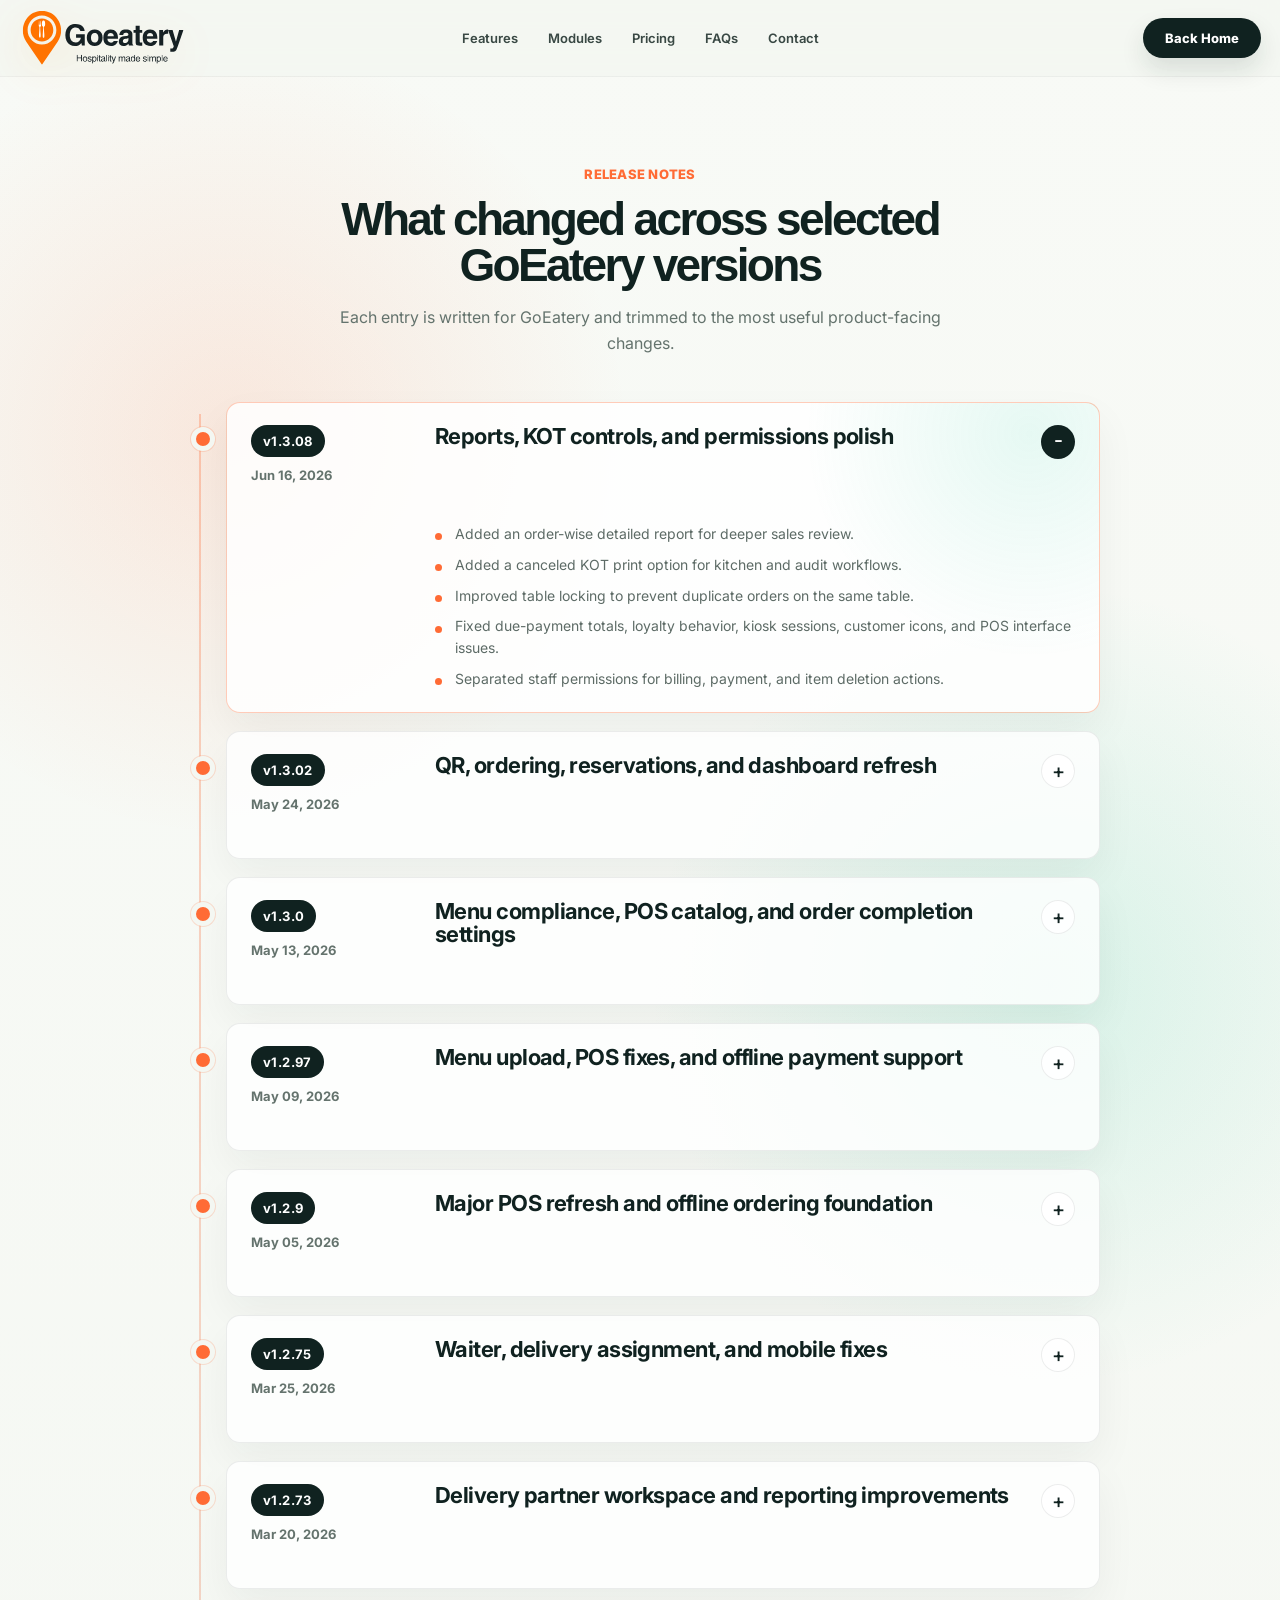
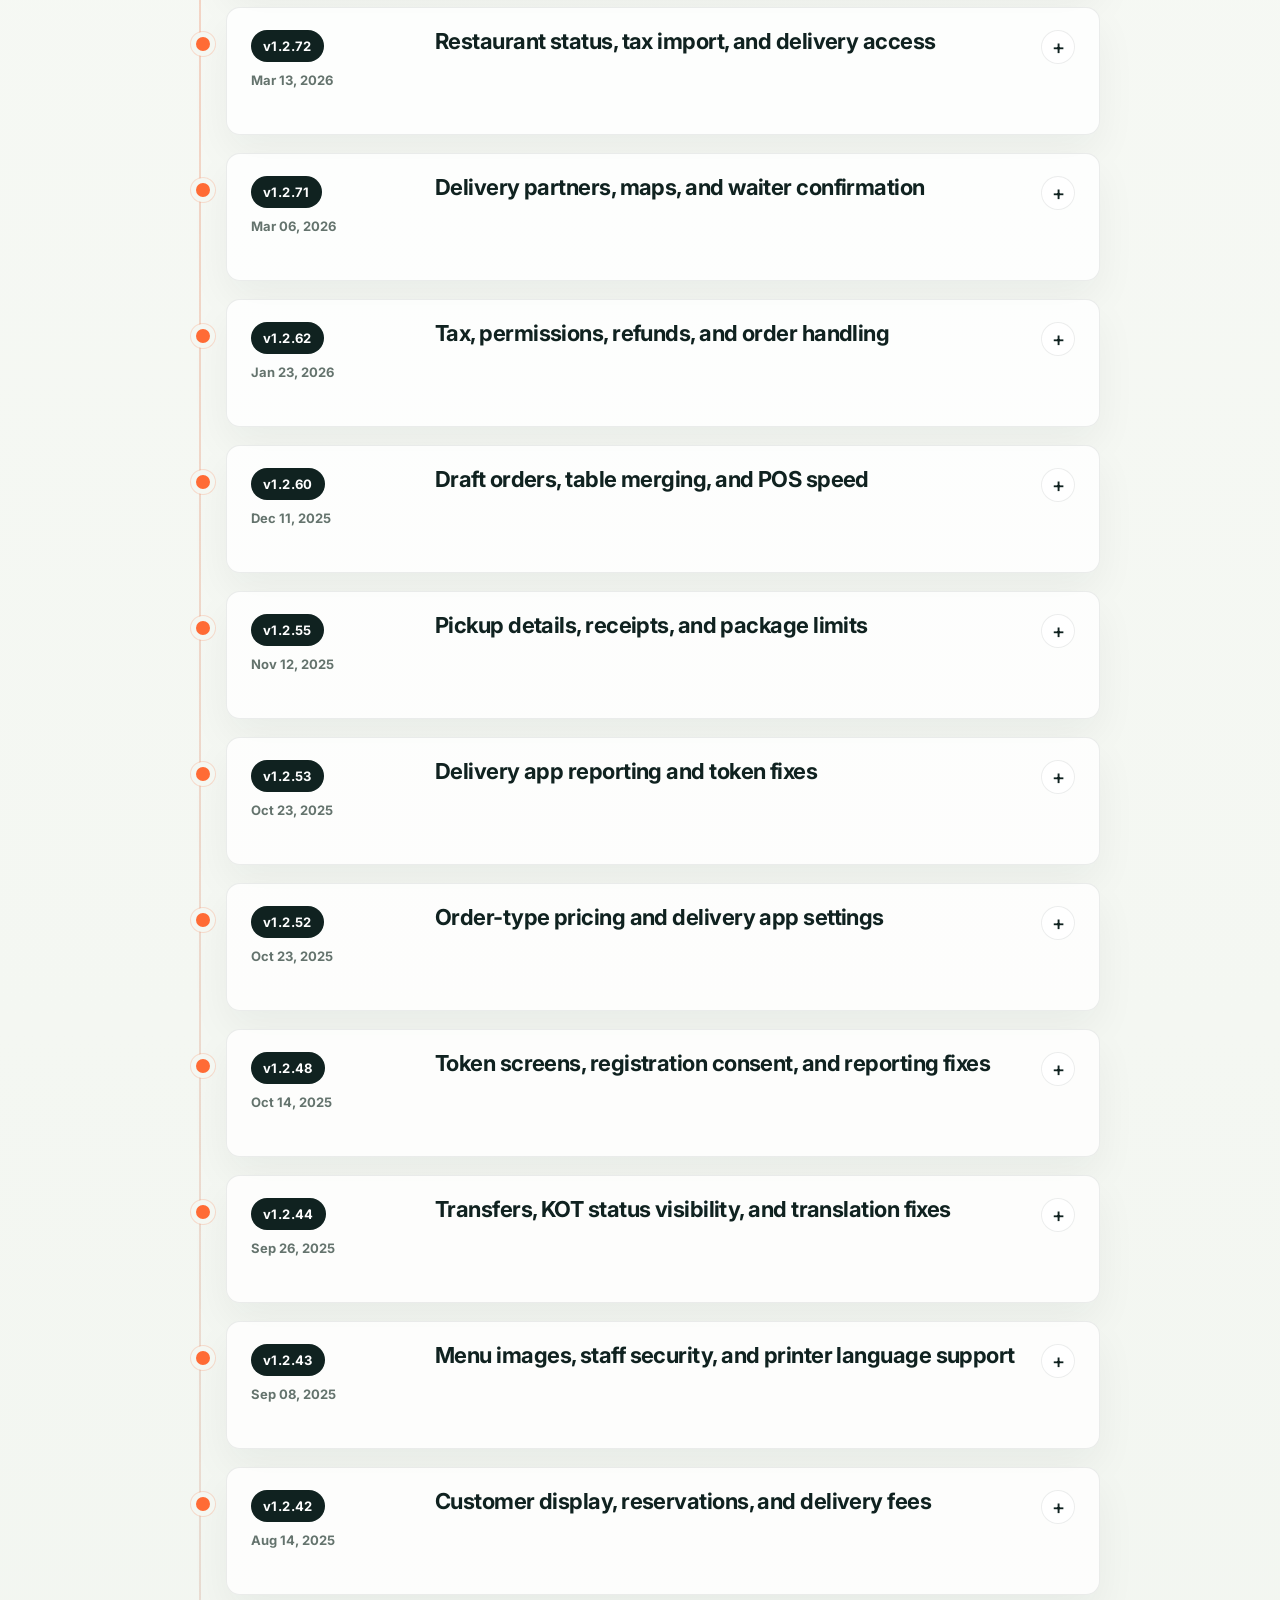
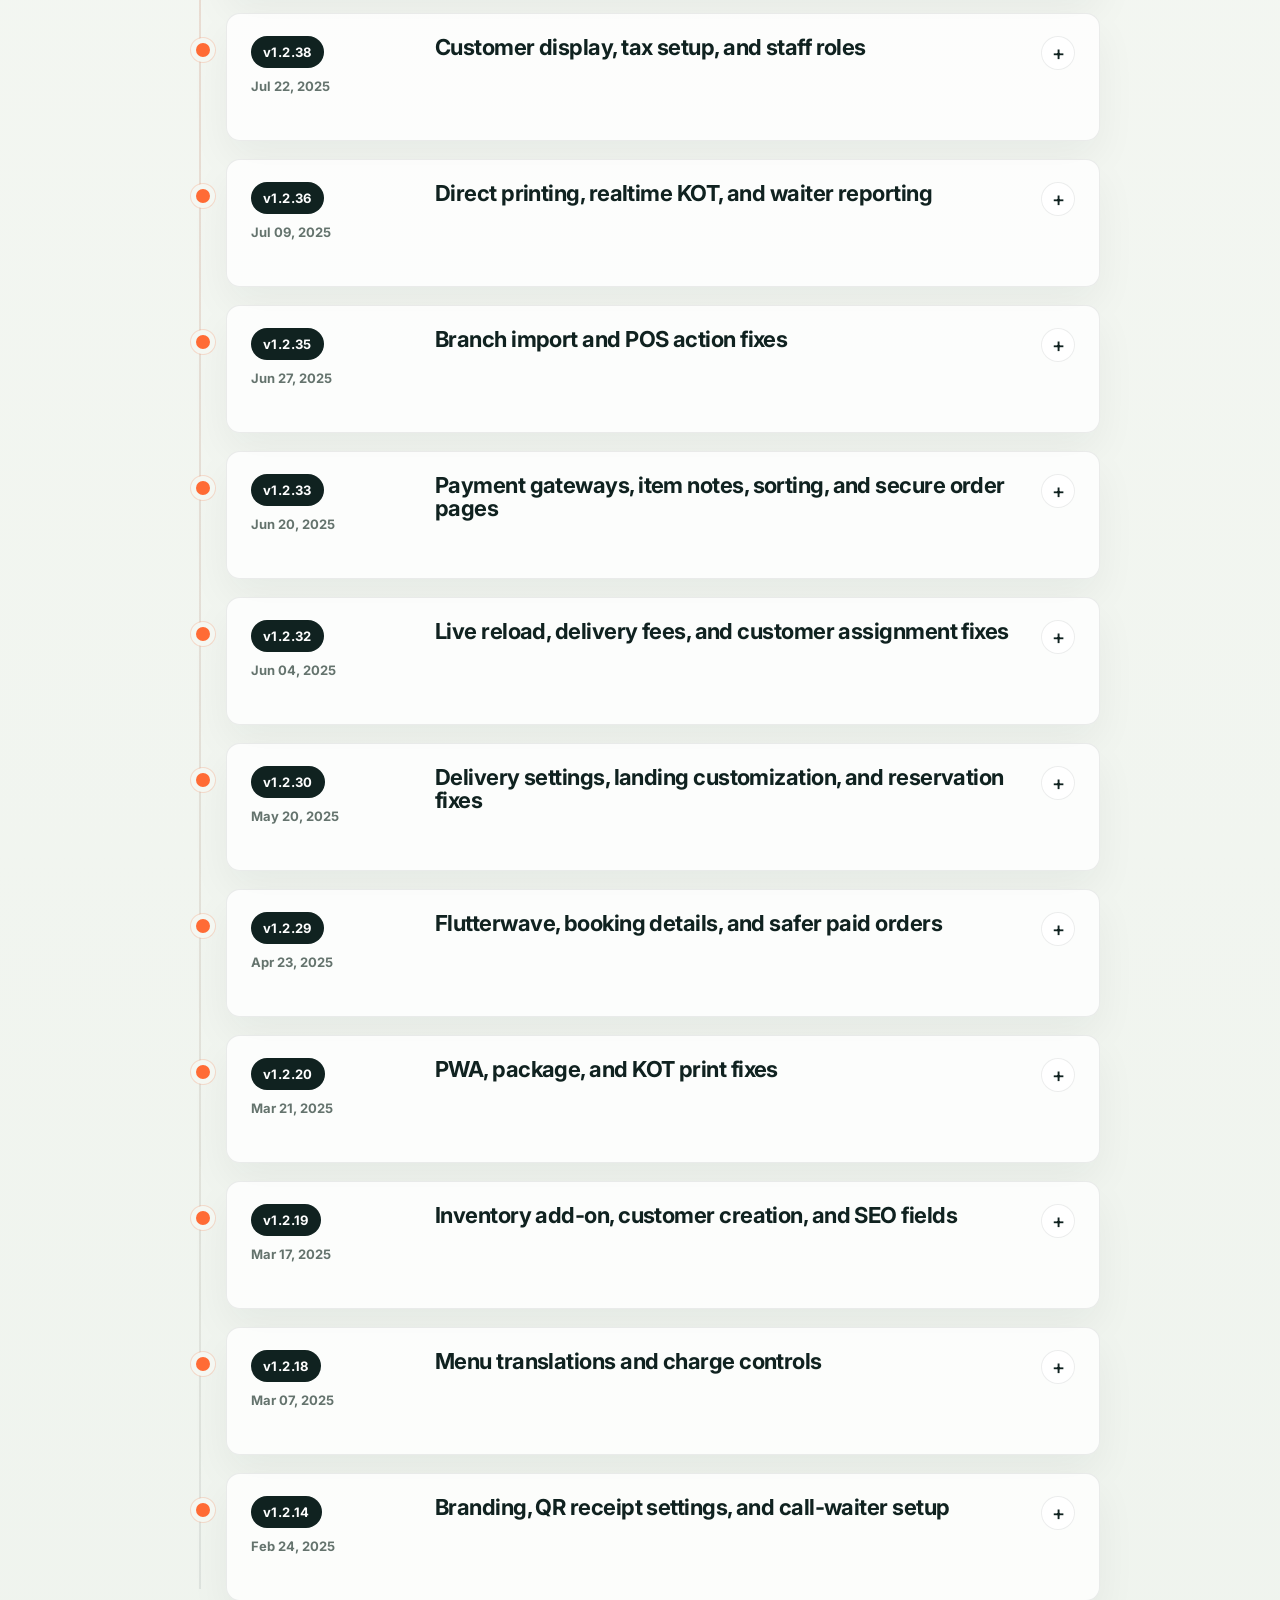
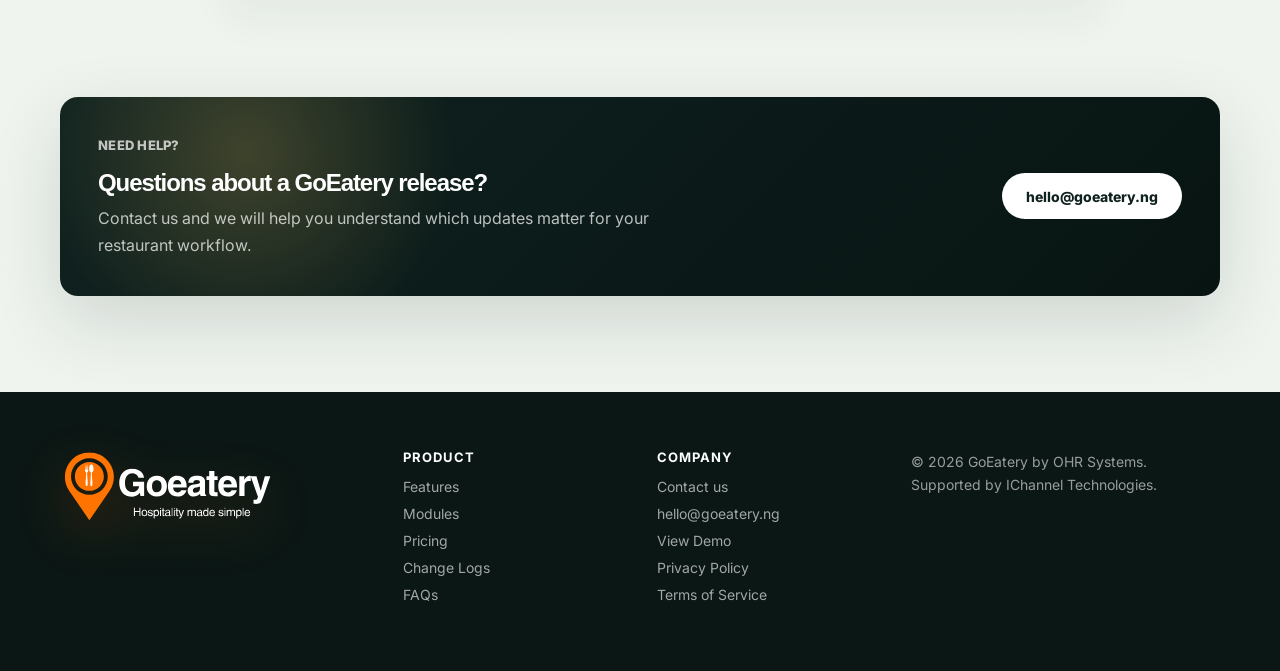
==== change-logs.html @ 823a7f40 "Add change logs navigation and accordion" ====
<!doctype html>
<html lang="en">
  <head>
    <meta charset="UTF-8" />
    <meta name="viewport" content="width=device-width, initial-scale=1.0" />
    <title>Change Logs - GoEatery</title>
    <meta
      name="description"
      content="Review selected GoEatery release notes for POS, ordering, reservations, delivery, reporting, kitchen tickets, and restaurant operations."
    />
    <meta name="theme-color" content="#102220" />
    <link
      rel="icon"
      href="data:image/svg+xml,%3Csvg xmlns='http://www.w3.org/2000/svg' viewBox='0 0 64 64'%3E%3Crect width='64' height='64' rx='18' fill='%23ff6b35'/%3E%3Cpath d='M12 34C14 20 22 13 32 13s18 7 20 21H12Z' fill='white'/%3E%3Cpath d='M18 38h28a5 5 0 0 1 0 10H18a5 5 0 0 1 0-10Z' fill='white'/%3E%3Cpath d='M30 8h4v7h-4z' fill='white'/%3E%3C/svg%3E"
    />
    <link rel="preconnect" href="https://fonts.googleapis.com" />
    <link rel="preconnect" href="https://fonts.gstatic.com" crossorigin />
    <link
      href="https://fonts.googleapis.com/css2?family=Inter:wght@400;500;600;700;800;900&display=swap"
      rel="stylesheet"
    />
    <link rel="stylesheet" href="styles.css?v=20260626" />
  </head>
  <body class="inner-page">
    <header class="site-header" data-nav>
      <div class="site-header-inner section-shell">
        <a class="brand brand-header" href="index.html" aria-label="GoEatery home">
          <img class="brand-logo" src="assets/goeatery-logo-black.svg" alt="GoEatery - Hospitality made simple" />
        </a>
        <button class="menu-toggle" type="button" aria-label="Open navigation" aria-expanded="false">
          <span></span>
          <span></span>
        </button>
        <nav class="nav-links" aria-label="Primary navigation">
          <a href="index.html#features">Features</a>
          <a href="index.html#modules">Modules</a>
          <a href="index.html#pricing">Pricing</a>
          <a href="index.html#faq">FAQs</a>
          <a href="index.html#contact">Contact</a>
        </nav>
        <a class="header-cta" href="index.html">Back Home</a>
      </div>
    </header>

    <main id="top">
      <section class="change-log-section section-shell" id="release-notes" aria-label="Selected release notes">
        <div class="change-log-intro">
          <p class="eyebrow">Release notes</p>
          <h2 class="section-heading">What changed across selected GoEatery versions</h2>
          <p>Each entry is written for GoEatery and trimmed to the most useful product-facing changes.</p>
        </div>

        <div class="change-log-list">
          <article class="change-log-card is-current is-open">
            <div class="change-log-meta">
              <strong>v1.3.08</strong>
              <span>Jun 16, 2026</span>
            </div>
            <h3>Reports, KOT controls, and permissions polish</h3>
            <ul>
              <li>Added an order-wise detailed report for deeper sales review.</li>
              <li>Added a canceled KOT print option for kitchen and audit workflows.</li>
              <li>Improved table locking to prevent duplicate orders on the same table.</li>
              <li>Fixed due-payment totals, loyalty behavior, kiosk sessions, customer icons, and POS interface issues.</li>
              <li>Separated staff permissions for billing, payment, and item deletion actions.</li>
            </ul>
          </article>

          <article class="change-log-card">
            <div class="change-log-meta">
              <strong>v1.3.02</strong>
              <span>May 24, 2026</span>
            </div>
            <h3>QR, ordering, reservations, and dashboard refresh</h3>
            <ul>
              <li>Redesigned QR code management with preview, regenerate, download, and print actions.</li>
              <li>Improved customer ordering so dine-in, delivery, pickup, and reservation flows feel clearer.</li>
              <li>Enhanced reservation management with area support, better assignment, and updated booking communication.</li>
              <li>Refined dashboard, menu copying, image handling, branding, app download settings, delivery details, and POS printing.</li>
              <li>Improved admin permissions, onboarding, support tickets, contact pages, profiles, and general platform stability.</li>
            </ul>
          </article>

          <article class="change-log-card">
            <div class="change-log-meta">
              <strong>v1.3.0</strong>
              <span>May 13, 2026</span>
            </div>
            <h3>Menu compliance, POS catalog, and order completion settings</h3>
            <ul>
              <li>Added allergen and dietary label support for menu items.</li>
              <li>Added a setting to automatically mark paid orders as completed.</li>
              <li>Updated the POS menu item catalog and fixed related POS issues.</li>
              <li>Restricted waiters so they can only select themselves where required.</li>
            </ul>
          </article>

          <article class="change-log-card">
            <div class="change-log-meta">
              <strong>v1.2.97</strong>
              <span>May 09, 2026</span>
            </div>
            <h3>Menu upload, POS fixes, and offline payment support</h3>
            <ul>
              <li>Fixed menu image upload problems reported by some accounts.</li>
              <li>Improved add-customer behavior from the POS during new KOT creation.</li>
              <li>Fixed bulk menu uploads, order deletion, and POS design issues.</li>
              <li>Added support for recording offline payments.</li>
            </ul>
          </article>

          <article class="change-log-card">
            <div class="change-log-meta">
              <strong>v1.2.9</strong>
              <span>May 05, 2026</span>
            </div>
            <h3>Major POS refresh and offline ordering foundation</h3>
            <ul>
              <li>Revamped the POS experience across the checkout workspace.</li>
              <li>Introduced early offline POS capability.</li>
              <li>Added OpenStreetMap support.</li>
              <li>Shipped additional bug fixes around the updated POS experience.</li>
            </ul>
          </article>

          <article class="change-log-card">
            <div class="change-log-meta">
              <strong>v1.2.75</strong>
              <span>Mar 25, 2026</span>
            </div>
            <h3>Waiter, delivery assignment, and mobile fixes</h3>
            <ul>
              <li>Adjusted waiter status handling so new waiter actions start pending.</li>
              <li>Improved action-button loaders across the platform.</li>
              <li>Limited delivery assignment so one order is assigned to one delivery person at a time.</li>
              <li>Fixed table clicks, POS reload delays, mobile sidebar behavior, customer-site language issues, and multiple KOT problems.</li>
            </ul>
          </article>

          <article class="change-log-card">
            <div class="change-log-meta">
              <strong>v1.2.73</strong>
              <span>Mar 20, 2026</span>
            </div>
            <h3>Delivery partner workspace and reporting improvements</h3>
            <ul>
              <li>Added admin and partner-facing delivery sections.</li>
              <li>Improved COD tracking at the order level.</li>
              <li>Added waiter and chef notifications.</li>
              <li>Improved sales reporting and shipped general fixes.</li>
            </ul>
          </article>

          <article class="change-log-card">
            <div class="change-log-meta">
              <strong>v1.2.72</strong>
              <span>Mar 13, 2026</span>
            </div>
            <h3>Restaurant status, tax import, and delivery access</h3>
            <ul>
              <li>Added restaurant open and close settings.</li>
              <li>Added branch tax import support.</li>
              <li>Added refund amount button permissions.</li>
              <li>Introduced delivery executive login and control panel updates.</li>
            </ul>
          </article>

          <article class="change-log-card">
            <div class="change-log-meta">
              <strong>v1.2.71</strong>
              <span>Mar 06, 2026</span>
            </div>
            <h3>Delivery partners, maps, and waiter confirmation</h3>
            <ul>
              <li>Added a delivery partner section.</li>
              <li>Added restaurant open and close controls.</li>
              <li>Added waiter order confirmation.</li>
              <li>Added Google Maps support on restaurant pages and blocked discounts after billing.</li>
            </ul>
          </article>

          <article class="change-log-card">
            <div class="change-log-meta">
              <strong>v1.2.62</strong>
              <span>Jan 23, 2026</span>
            </div>
            <h3>Tax, permissions, refunds, and order handling</h3>
            <ul>
              <li>Fixed tax calculations across POS and reports.</li>
              <li>Improved permissions, customer orders, table requirements, mobile trial UI, realtime updates, and dark-mode text.</li>
              <li>Added support-ticket visibility controls, KOT creation for existing orders, time format settings, package descriptions, and report filters.</li>
              <li>Added pickup customer details, Mollie payments, waiter-table linking, refunds, menu-by-table QR choices, and order merging.</li>
            </ul>
          </article>

          <article class="change-log-card">
            <div class="change-log-meta">
              <strong>v1.2.60</strong>
              <span>Dec 11, 2025</span>
            </div>
            <h3>Draft orders, table merging, and POS speed</h3>
            <ul>
              <li>Added table merge support for unpaid orders.</li>
              <li>Added draft orders and customer-facing Wi-Fi credential display.</li>
              <li>Optimized POS interface speed.</li>
              <li>Fixed translation, dark-mode FAQ visibility, customer login, and phone country-code issues.</li>
            </ul>
          </article>

          <article class="change-log-card">
            <div class="change-log-meta">
              <strong>v1.2.55</strong>
              <span>Nov 12, 2025</span>
            </div>
            <h3>Pickup details, receipts, and package limits</h3>
            <ul>
              <li>Added settings to disable the POS order-type popup and customer-site header.</li>
              <li>Captured customer name and phone for pickup orders.</li>
              <li>Added table-change confirmation for existing orders.</li>
              <li>Added customer phone visibility on receipts plus paid/unpaid receipt indicators.</li>
              <li>Added package limits for orders and menu items.</li>
            </ul>
          </article>

          <article class="change-log-card">
            <div class="change-log-meta">
              <strong>v1.2.53</strong>
              <span>Oct 23, 2025</span>
            </div>
            <h3>Delivery app reporting and token fixes</h3>
            <ul>
              <li>Added delivery app reporting.</li>
              <li>Fixed order token number behavior.</li>
            </ul>
          </article>

          <article class="change-log-card">
            <div class="change-log-meta">
              <strong>v1.2.52</strong>
              <span>Oct 23, 2025</span>
            </div>
            <h3>Order-type pricing and delivery app settings</h3>
            <ul>
              <li>Added separate pricing by order type.</li>
              <li>Added delivery app settings under order settings.</li>
              <li>Fixed Paddle subscription payment behavior.</li>
              <li>Added a terms-and-conditions link option for signup forms.</li>
            </ul>
          </article>

          <article class="change-log-card">
            <div class="change-log-meta">
              <strong>v1.2.48</strong>
              <span>Oct 14, 2025</span>
            </div>
            <h3>Token screens, registration consent, and reporting fixes</h3>
            <ul>
              <li>Added token number management and customer screen token display.</li>
              <li>Added registration options for terms and privacy acceptance.</li>
              <li>Allowed waiter assignment after billing and added a markdown editor for landing pages.</li>
              <li>Fixed sales reports, modifiers, customer order auto-printing, PayPal, table QR behavior, and customer display issues.</li>
              <li>Prepared compatibility for the cash register module.</li>
            </ul>
          </article>

          <article class="change-log-card">
            <div class="change-log-meta">
              <strong>v1.2.44</strong>
              <span>Sep 26, 2025</span>
            </div>
            <h3>Transfers, KOT status visibility, and translation fixes</h3>
            <ul>
              <li>Fixed Xendit gateway behavior and contact page background images.</li>
              <li>Added bank transfer records to reports.</li>
              <li>Fixed translation, delivery executive, and order number issues.</li>
              <li>Showed KOT status on customer orders and added an undo option for KOT status.</li>
            </ul>
          </article>

          <article class="change-log-card">
            <div class="change-log-meta">
              <strong>v1.2.43</strong>
              <span>Sep 08, 2025</span>
            </div>
            <h3>Menu images, staff security, and printer language support</h3>
            <ul>
              <li>Added menu image visibility controls, Xendit payments, superadmin creation, and staff password changes.</li>
              <li>Fixed order issues, kitchen permissions, languages, and auto refresh.</li>
              <li>Improved thermal printer support for more languages and symbols.</li>
              <li>Added bulk menu item upload.</li>
            </ul>
          </article>

          <article class="change-log-card">
            <div class="change-log-meta">
              <strong>v1.2.42</strong>
              <span>Aug 14, 2025</span>
            </div>
            <h3>Customer display, reservations, and delivery fees</h3>
            <ul>
              <li>Added customer display as a package feature.</li>
              <li>Added delete-order confirmation and bank transfer in payment entry.</li>
              <li>Improved currency-aware pricing plan display.</li>
              <li>Added reservation restrictions, guest minimums, and POS delivery fee support.</li>
            </ul>
          </article>

          <article class="change-log-card">
            <div class="change-log-meta">
              <strong>v1.2.38</strong>
              <span>Jul 22, 2025</span>
            </div>
            <h3>Customer display, tax setup, and staff roles</h3>
            <ul>
              <li>Added restaurant login details to welcome emails.</li>
              <li>Added a customer display screen.</li>
              <li>Added item-level tax configuration and predefined payment amount settings.</li>
              <li>Added custom staff role creation and fixed interface and workflow bugs.</li>
            </ul>
          </article>

          <article class="change-log-card">
            <div class="change-log-meta">
              <strong>v1.2.36</strong>
              <span>Jul 09, 2025</span>
            </div>
            <h3>Direct printing, realtime KOT, and waiter reporting</h3>
            <ul>
              <li>Added beta direct printing through printer settings.</li>
              <li>Added realtime updates for orders and KOT activity.</li>
              <li>Added waiter filtering to sales reports.</li>
              <li>Fixed customer logout routing and payment gateway visibility issues.</li>
            </ul>
          </article>

          <article class="change-log-card">
            <div class="change-log-meta">
              <strong>v1.2.35</strong>
              <span>Jun 27, 2025</span>
            </div>
            <h3>Branch import and POS action fixes</h3>
            <ul>
              <li>Added branch creation support from existing branch data.</li>
              <li>Fixed mobile footer/header menu placement on landing pages.</li>
              <li>Fixed split payment by quantity and KOT deletion cases.</li>
              <li>Added a combined POS action for KOT, bill, and payment.</li>
              <li>Fixed untranslated email content.</li>
            </ul>
          </article>

          <article class="change-log-card">
            <div class="change-log-meta">
              <strong>v1.2.33</strong>
              <span>Jun 20, 2025</span>
            </div>
            <h3>Payment gateways, item notes, sorting, and secure order pages</h3>
            <ul>
              <li>Added item notes, menu sorting, per-item KOT ready status, and KOT settings.</li>
              <li>Added Paystack, PayPal, and Payfast payment options with admin-level gateway controls.</li>
              <li>Added footer links, signup phone field, and direct print without popup.</li>
              <li>Fixed split quantities, past reservation times, waiter selection, payment amount edits, delivery fees, and order success page security.</li>
            </ul>
          </article>

          <article class="change-log-card">
            <div class="change-log-meta">
              <strong>v1.2.32</strong>
              <span>Jun 04, 2025</span>
            </div>
            <h3>Live reload, delivery fees, and customer assignment fixes</h3>
            <ul>
              <li>Added order live-reload enable and disable control.</li>
              <li>Fixed delivery fee visibility on bills.</li>
              <li>Fixed customer info editing, existing-order assignment, paid-order payment changes, and duplicated customer details.</li>
            </ul>
          </article>

          <article class="change-log-card">
            <div class="change-log-meta">
              <strong>v1.2.30</strong>
              <span>May 20, 2025</span>
            </div>
            <h3>Delivery settings, landing customization, and reservation fixes</h3>
            <ul>
              <li>Added delivery settings with multiple admin controls.</li>
              <li>Added landing page and image customization for platform admins.</li>
              <li>Fixed call-waiter permissions, reservations, restaurant charges, order cancellation, record deletion, and other issues.</li>
            </ul>
          </article>

          <article class="change-log-card">
            <div class="change-log-meta">
              <strong>v1.2.29</strong>
              <span>Apr 23, 2025</span>
            </div>
            <h3>Flutterwave, booking details, and safer paid orders</h3>
            <ul>
              <li>Added Flutterwave payment gateway support.</li>
              <li>Added name and phone fields to table booking.</li>
              <li>Added waiter filtering in orders.</li>
              <li>Prevented paid orders from being deleted, while still allowing cancellation.</li>
            </ul>
          </article>

          <article class="change-log-card">
            <div class="change-log-meta">
              <strong>v1.2.20</strong>
              <span>Mar 21, 2025</span>
            </div>
            <h3>PWA, package, and KOT print fixes</h3>
            <ul>
              <li>Fixed PWA-related issues.</li>
              <li>Removed an incorrectly included import report feature from packages.</li>
              <li>Fixed KOT print details and other general issues.</li>
            </ul>
          </article>

          <article class="change-log-card">
            <div class="change-log-meta">
              <strong>v1.2.19</strong>
              <span>Mar 17, 2025</span>
            </div>
            <h3>Inventory add-on, customer creation, and SEO fields</h3>
            <ul>
              <li>Released the inventory module add-on.</li>
              <li>Added customer creation from the product flow.</li>
              <li>Added SEO title control for landing pages.</li>
              <li>Made package add-on features visible on pricing plans.</li>
            </ul>
          </article>

          <article class="change-log-card">
            <div class="change-log-meta">
              <strong>v1.2.18</strong>
              <span>Mar 07, 2025</span>
            </div>
            <h3>Menu translations and charge controls</h3>
            <ul>
              <li>Added multilingual support for menu items.</li>
              <li>Added enable and disable controls for extra restaurant charges.</li>
              <li>Fixed split-bill service charge behavior and favicon edge cases.</li>
            </ul>
          </article>

          <article class="change-log-card">
            <div class="change-log-meta">
              <strong>v1.2.14</strong>
              <span>Feb 24, 2025</span>
            </div>
            <h3>Branding, QR receipt settings, and call-waiter setup</h3>
            <ul>
              <li>Added favicon upload in theme settings.</li>
              <li>Added QR code controls in receipt settings.</li>
              <li>Added call-waiter configuration on the customer site.</li>
              <li>Shipped general bug fixes.</li>
            </ul>
          </article>
        </div>
      </section>

      <section class="privacy-contact section-shell">
        <div>
          <p class="eyebrow">Need help?</p>
          <h2>Questions about a GoEatery release?</h2>
          <p>Contact us and we will help you understand which updates matter for your restaurant workflow.</p>
        </div>
        <a class="button button-light" href="mailto:hello@goeatery.ng">hello@goeatery.ng</a>
      </section>
    </main>

    <footer class="site-footer">
      <div class="footer-grid section-shell">
        <a class="brand brand-footer" href="index.html" aria-label="GoEatery home">
          <img class="brand-logo" src="assets/goeatery-logo-white.svg" alt="GoEatery - Hospitality made simple" />
        </a>
        <div>
          <h3>Product</h3>
          <a href="index.html#features">Features</a>
          <a href="index.html#modules">Modules</a>
          <a href="index.html#pricing">Pricing</a>
          <a href="change-logs.html">Change Logs</a>
          <a href="index.html#faq">FAQs</a>
        </div>
        <div>
          <h3>Company</h3>
          <a href="https://wa.me/2347031010500">Contact us</a>
          <a href="mailto:hello@goeatery.ng">hello@goeatery.ng</a>
          <a href="https://demo.goeatery.ng">View Demo</a>
          <a href="privacy.html">Privacy Policy</a>
          <a href="terms.html">Terms of Service</a>
        </div>
        <p>© 2026 GoEatery by OHR Systems. Supported by IChannel Technologies.</p>
      </div>
    </footer>

    <script src="script.js"></script>
  </body>
</html>
---- styles.css ----
:root {
  --bg: #f4f7f2;
  --paper: #fbfcfb;
  --ink: #102220;
  --muted: #64736d;
  --line: #d9e5de;
  --soft: #eaf4ef;
  --dark: #102220;
  --dark-2: #18312e;
  --blue: #e0f4f7;
  --green: #ddf6ed;
  --sand: #f7edd4;
  --tomato: #ff6b35;
  --orange: #f09824;
  --yellow: #ffd166;
  --mint: #39cfa5;
  --rose: #ffd7d0;
  --accent: #ff6b35;
  --accent-2: #39cfa5;
  --radius: 10px;
  --shadow: 0 24px 70px rgba(16, 34, 32, 0.14);
  --ease-out: cubic-bezier(0.22, 1, 0.36, 1);
  --ease-smooth: cubic-bezier(0.16, 1, 0.3, 1);
  font-family: Inter, ui-sans-serif, system-ui, -apple-system, BlinkMacSystemFont, "Segoe UI", sans-serif;
}

* {
  box-sizing: border-box;
}

html {
  scroll-behavior: smooth;
  scroll-padding-top: 96px;
  overflow-x: hidden;
}

body {
  margin: 0;
  padding-top: 76px;
  overflow-x: hidden;
  color: var(--ink);
  background:
    radial-gradient(circle at 18% 8%, rgba(255, 107, 53, 0.13), transparent 25rem),
    radial-gradient(circle at 82% 18%, rgba(57, 207, 165, 0.16), transparent 25rem),
    linear-gradient(180deg, #f8faf6 0%, var(--bg) 48%, #eef3ed 100%);
  letter-spacing: 0;
  text-rendering: optimizeLegibility;
}

body::before {
  position: fixed;
  inset: 0;
  z-index: -1;
  content: "";
  pointer-events: none;
  opacity: 0.34;
  background-image: radial-gradient(rgba(16, 34, 32, 0.12) 0.6px, transparent 0.6px);
  background-size: 16px 16px;
  mask-image: linear-gradient(to bottom, black 0, transparent 54%);
}

a {
  color: inherit;
  text-decoration: none;
}

button,
a {
  -webkit-tap-highlight-color: transparent;
}

button {
  font: inherit;
}

.section-shell {
  width: min(1160px, calc(100% - 44px));
  margin: 0 auto;
}

.site-header {
  position: fixed;
  top: 0;
  right: 0;
  left: 0;
  z-index: 100;
  width: 100%;
  padding: 0;
  background: transparent;
  transition: padding 260ms var(--ease-out);
}

.site-header.is-scrolled {
  padding: 10px 0 0;
}

.site-header-inner {
  display: grid;
  grid-template-columns: 1fr auto 1fr;
  align-items: center;
  width: 100%;
  max-width: none;
  min-height: 76px;
  padding: 0 18px;
  border: 1px solid transparent;
  border-radius: 0;
  background: rgba(244, 247, 242, 0.86);
  backdrop-filter: blur(18px);
  box-shadow: 0 1px 0 rgba(16, 34, 32, 0.05);
  transition:
    width 260ms var(--ease-out),
    min-height 260ms var(--ease-out),
    border-color 260ms ease,
    border-radius 260ms var(--ease-out),
    background 260ms var(--ease-out),
    box-shadow 260ms var(--ease-out);
}

.site-header.is-scrolled .site-header-inner {
  width: 100%;
  min-height: 62px;
  border-color: rgba(16, 34, 32, 0.08);
  border-radius: 0;
  background: rgba(251, 252, 251, 0.94);
  box-shadow: 0 18px 48px rgba(16, 34, 32, 0.13);
}

.site-header.is-scrolled .brand-logo {
  width: 150px;
}

.site-header.is-scrolled .nav-links {
  gap: 24px;
}

.site-header.is-scrolled .header-cta {
  padding: 10px 19px;
}

.brand {
  display: inline-block;
  width: fit-content;
  line-height: 0;
}

.brand-logo {
  display: block;
  width: 172px;
  height: auto;
  transition: width 260ms var(--ease-out);
}

.brand-header .brand-logo {
  filter: drop-shadow(0 12px 22px rgba(255, 115, 0, 0.12));
}

.nav-links {
  display: flex;
  align-items: center;
  gap: 30px;
  color: #394844;
  font-size: 13px;
  font-weight: 620;
}

.nav-links a {
  position: relative;
  transition: color 180ms ease;
}

.nav-links a::after {
  position: absolute;
  right: 0;
  bottom: -8px;
  left: 0;
  height: 2px;
  content: "";
  border-radius: 999px;
  background: var(--accent);
  transform: scaleX(0);
  transform-origin: center;
  transition: transform 220ms var(--ease-out);
}

.nav-links a:hover {
  color: var(--accent);
}

.nav-links a:hover::after {
  transform: scaleX(1);
}

.header-cta {
  justify-self: end;
  padding: 12px 22px;
  color: #fff;
  border-radius: 999px;
  background: var(--ink);
  box-shadow: 0 12px 24px rgba(16, 34, 32, 0.12);
  font-size: 13px;
  font-weight: 780;
  transition: transform 180ms var(--ease-out), box-shadow 180ms var(--ease-out), background 180ms ease;
}

.header-cta-signin {
  border-radius: 14px;
  font-family: "Inter Variable", Arial, sans-serif;
}

.header-cta:hover {
  background: var(--dark-2);
  box-shadow: 0 18px 34px rgba(16, 34, 32, 0.18);
  transform: translateY(-2px);
}

.menu-toggle {
  display: none;
  width: 42px;
  height: 38px;
  border: 1px solid var(--line);
  border-radius: 999px;
  background: transparent;
}

.menu-toggle span {
  display: block;
  width: 16px;
  height: 1.5px;
  margin: 4px auto;
  background: var(--ink);
}

.hero {
  display: grid;
  gap: 52px;
  padding: 82px 0 98px;
}

.hero-copy {
  width: min(990px, 100%);
  max-width: 990px;
  margin: 0 auto;
  text-align: center;
}

h1,
h2,
h3,
p {
  margin-top: 0;
}

h1 {
  max-width: 880px;
  margin: 0 auto 20px;
  font-family: "Inter Variable", Arial, sans-serif;
  font-size: clamp(44px, 6vw, 60px);
  font-weight: 600;
  line-height: 0.96;
  letter-spacing: -0.065em;
}

.section-heading {
  margin-bottom: 16px;
  font-family: "Inter Variable", Arial, sans-serif;
  font-size: clamp(30px, 3.6vw, 46px);
  font-weight: 600;
  line-height: 0.98;
  letter-spacing: -0.058em;
}

h3 {
  margin-bottom: 10px;
  font-size: 18px;
  line-height: 1.1;
  letter-spacing: -0.025em;
}

p {
  color: var(--muted);
  font-size: 16px;
  line-height: 1.65;
}

.hero-copy p {
  max-width: 650px;
  margin: 0 auto 26px;
  font-size: 18px;
}

.hero-actions,
.cta-actions {
  display: flex;
  flex-wrap: wrap;
  justify-content: center;
  gap: 12px;
}

.button {
  display: inline-flex;
  min-height: 46px;
  align-items: center;
  justify-content: center;
  padding: 0 23px;
  border: 1px solid transparent;
  border-radius: 999px;
  font-size: 14px;
  font-weight: 780;
  transition: transform 180ms var(--ease-out), box-shadow 180ms var(--ease-out), background 180ms ease, border-color 180ms ease;
}

.button:hover {
  transform: translateY(-2px);
}

.button-dark {
  color: #fff;
  background: var(--ink);
  box-shadow: 0 12px 25px rgba(16, 34, 32, 0.14);
}

.button-dark:hover {
  background: var(--dark-2);
  box-shadow: 0 18px 34px rgba(16, 34, 32, 0.18);
}

.button-dark-muted {
  background: #0d0d0d;
}

.button-dark-muted:hover {
  background: #000;
}

.button-soft,
.button-outline {
  color: var(--ink);
  border-color: var(--line);
  background: var(--paper);
}

.button-soft:hover,
.button-outline:hover {
  border-color: rgba(255, 107, 53, 0.28);
  box-shadow: 0 16px 34px rgba(16, 34, 32, 0.08);
}

.button-light {
  color: var(--ink);
  background: #fff;
}

.button-ghost {
  color: #fff;
  border-color: rgba(255, 255, 255, 0.24);
}

.hero-rating {
  display: flex;
  flex-wrap: wrap;
  align-items: center;
  justify-content: center;
  gap: 8px;
  margin-top: 18px;
  color: var(--muted);
  font-size: 13px;
}

.audience-strip {
  display: flex;
  flex-wrap: wrap;
  justify-content: center;
  gap: 8px;
  max-width: 720px;
  margin: 18px auto 0;
}

.audience-strip span {
  padding: 8px 12px;
  color: #31403c;
  border: 1px solid rgba(16, 34, 32, 0.08);
  border-radius: 999px;
  background: rgba(255, 255, 255, 0.72);
  box-shadow: 0 12px 26px rgba(16, 34, 32, 0.04);
  font-size: 13px;
  font-weight: 720;
}

.stars {
  color: var(--orange);
  letter-spacing: 1px;
}

.hero-product {
  position: relative;
  width: min(1080px, 100%);
  margin: 0 auto;
  transform: none;
}

.hero-product img {
  display: block;
  width: 100%;
  max-height: 540px;
  aspect-ratio: 16 / 8.4;
  object-fit: cover;
  object-position: center 42%;
  border-radius: 16px;
  box-shadow: 0 38px 100px rgba(14, 20, 34, 0.18);
}

.hero-product::before {
  position: absolute;
  inset: 10% 6% -8%;
  z-index: -1;
  content: "";
  border-radius: 34px;
  background:
    radial-gradient(circle at 20% 30%, rgba(255, 107, 53, 0.18), transparent 28%),
    radial-gradient(circle at 78% 52%, rgba(57, 207, 165, 0.22), transparent 34%),
    radial-gradient(circle at 50% 35%, rgba(16, 34, 32, 0.16), transparent 58%);
  filter: blur(26px);
}

.dashboard-shell {
  display: grid;
  grid-template-columns: 188px 1fr;
  overflow: hidden;
  min-height: 650px;
  border: 1px solid rgba(8, 27, 55, 0.12);
  border-radius: 16px;
  background: #fff;
  box-shadow: 0 38px 100px rgba(14, 20, 34, 0.18);
}

.mock-sidebar {
  display: grid;
  align-content: start;
  gap: 7px;
  padding: 25px 18px;
  color: #fff;
  background:
    radial-gradient(circle at 16% 8%, rgba(255, 209, 102, 0.16), transparent 9rem),
    linear-gradient(180deg, #08283f, #061b2e 54%, #041326);
}

.sidebar-logo {
  display: flex;
  gap: 9px;
  align-items: center;
  margin-bottom: 18px;
  font-size: 17px;
  font-weight: 860;
  letter-spacing: -0.04em;
}

.mock-sidebar span:not(.brand-mark) {
  padding: 11px 13px;
  color: rgba(255, 255, 255, 0.68);
  border-radius: 7px;
  font-size: 13px;
  font-weight: 640;
}

.mock-sidebar .selected {
  color: #071827;
  background: linear-gradient(135deg, var(--yellow), var(--orange));
  font-weight: 820;
}

.mock-main {
  padding: 24px;
}

.mock-topbar {
  display: flex;
  justify-content: space-between;
  gap: 20px;
  align-items: center;
  margin-bottom: 22px;
  color: #33413d;
}

.mock-topbar strong {
  font-size: 16px;
  letter-spacing: -0.02em;
}

.mock-topbar div {
  display: flex;
  gap: 10px;
}

.mock-topbar button {
  min-height: 42px;
  padding: 0 18px;
  color: #4f605c;
  border: 1px solid var(--line);
  border-radius: 8px;
  background: #fff;
  font-size: 13px;
}

.metric-row {
  display: grid;
  grid-template-columns: repeat(4, 1fr);
  gap: 12px;
  margin-bottom: 18px;
}

.metric-row article,
.chart-card,
.summary-card {
  border: 1px solid var(--line);
  border-radius: 10px;
  background: #fff;
  box-shadow: 0 18px 42px rgba(16, 34, 32, 0.04);
}

.metric-row article {
  min-height: 150px;
  padding: 18px;
}

.metric-icon {
  display: grid;
  width: 38px;
  height: 38px;
  place-items: center;
  margin-bottom: 17px;
  border-radius: 999px;
  color: #0d1c1a;
  font-size: 12px;
  font-weight: 850;
}

.metric-icon.tomato { background: var(--rose); }
.metric-icon.yellow { background: var(--yellow); }
.metric-icon.mint { background: var(--green); }
.metric-icon.rose { background: #f7dfef; }

small,
.metric-row small {
  display: block;
  color: var(--muted);
  font-size: 12px;
  line-height: 1.4;
}

.metric-row strong {
  display: block;
  margin-top: 9px;
  font-size: 24px;
  letter-spacing: -0.04em;
}

.metric-row em {
  display: block;
  margin-top: 13px;
  color: #0aa56f;
  font-size: 12px;
  font-style: normal;
  font-weight: 720;
}

.dashboard-lower {
  display: grid;
  grid-template-columns: minmax(0, 1.5fr) minmax(300px, 0.75fr);
  gap: 16px;
}

.chart-card,
.summary-card {
  padding: 20px;
}

.panel-head {
  display: flex;
  justify-content: space-between;
  gap: 16px;
  align-items: center;
  margin-bottom: 18px;
}

.panel-head h2,
.summary-card h2 {
  margin: 0;
  font-family: "Inter Variable", Arial, sans-serif;
  font-size: 18px;
  font-weight: 600;
  letter-spacing: -0.035em;
}

.panel-head span {
  color: var(--muted);
  font-size: 12px;
  font-weight: 700;
}

.chart-bars {
  display: flex;
  align-items: end;
  gap: 13px;
  height: 190px;
  padding: 20px;
  border-radius: 8px;
  background:
    linear-gradient(rgba(16, 34, 32, 0.055) 1px, transparent 1px),
    #fbfcfb;
  background-size: 100% 42px;
}

.chart-bars i {
  flex: 1;
  height: var(--h);
  min-height: 28px;
  border-radius: 999px 999px 4px 4px;
  background: linear-gradient(180deg, var(--tomato), var(--yellow));
  box-shadow: 0 12px 24px rgba(255, 107, 53, 0.18);
}

.order-table {
  display: grid;
  gap: 8px;
  margin-top: 18px;
}

.order-table div {
  display: grid;
  grid-template-columns: 1fr auto auto;
  gap: 14px;
  align-items: center;
  min-height: 42px;
  padding: 0 14px;
  border-radius: 7px;
  background: #f7f9f6;
  color: #53635f;
  font-size: 13px;
  font-weight: 650;
}

.order-table em {
  width: fit-content;
  padding: 5px 10px;
  border-radius: 999px;
  font-size: 11px;
  font-style: normal;
}

.done { color: #0a8b62; background: rgba(57, 207, 165, 0.16); }
.pending { color: #c44d2a; background: rgba(255, 107, 53, 0.14); }
.ready { color: #9a6b0c; background: rgba(255, 209, 102, 0.24); }

.summary-card {
  display: grid;
  align-content: start;
  gap: 18px;
}

.summary-line {
  display: grid;
  grid-template-columns: 38px 1fr auto;
  gap: 12px;
  align-items: center;
  padding-bottom: 18px;
  border-bottom: 1px solid var(--line);
}

.summary-line p {
  margin: 0;
}

.summary-line strong,
.summary-line small {
  display: block;
}

.summary-line b {
  color: #65756f;
  font-size: 12px;
}

.summary-card a {
  color: #0b7f67;
  font-size: 13px;
  font-weight: 820;
}

.proof {
  padding: 22px 0 92px;
}

.proof-heading,
.modules-head,
.workflow-head,
.pricing-head {
  display: flex;
  align-items: end;
  justify-content: space-between;
  gap: 28px;
  margin-bottom: 28px;
}

.proof-heading .section-heading,
.modules-head .section-heading,
.workflow-head .section-heading,
.pricing-head .section-heading,
.split-copy .section-heading,
.dark-copy .section-heading,
.section-title .section-heading,
.cta-band .section-heading {
  max-width: 620px;
}

.proof-heading p,
.modules-head p,
.workflow-head p,
.pricing-head p {
  max-width: 460px;
}

.modules-head .eyebrow {
  font-weight: 700;
}

.proof-cards {
  display: grid;
  grid-template-columns: repeat(3, 1fr);
  gap: 14px;
}

.proof-card {
  min-height: 270px;
  padding: 28px;
  border-radius: var(--radius);
  transition: transform 220ms var(--ease-out), box-shadow 220ms var(--ease-out);
}

.proof-card:hover,
.module-card:hover,
.timeline-card:hover {
  box-shadow: 0 24px 52px rgba(16, 34, 32, 0.08);
  transform: translateY(-4px);
}

.proof-card.blue { background: var(--blue); }
.proof-card.sand { background: var(--sand); }
.proof-card.green { background: var(--green); }

.icon,
.module-glyph {
  display: inline-grid;
  width: 28px;
  height: 28px;
  place-items: center;
  border-radius: 7px;
  background: rgba(16, 34, 32, 0.08);
  font-weight: 850;
}

.proof-card p {
  min-height: 82px;
  color: #3e4d49;
  font-size: 15px;
}

.proof-card strong {
  display: block;
  margin-top: 28px;
  font-size: 38px;
  line-height: 1;
  letter-spacing: -0.055em;
}

.proof-card small {
  color: #44534f;
}

.split-section {
  display: grid;
  grid-template-columns: 1.2fr 0.8fr;
  gap: 64px;
  align-items: center;
  padding: 18px 0 112px;
}

.product-showcase {
  display: grid;
  justify-items: center;
  gap: 28px;
  padding: 18px 0 104px;
}

.showcase-copy {
  display: grid;
  justify-items: center;
  max-width: 760px;
  text-align: center;
}

.showcase-copy .section-heading {
  max-width: 720px;
}

.showcase-copy p:not(.eyebrow) {
  max-width: 650px;
  margin-bottom: 24px;
}

.showcase-panel {
  width: min(1040px, 100%);
  min-height: auto;
}

.showcase-chips {
  display: flex;
  flex-wrap: wrap;
  justify-content: center;
  gap: 10px;
  max-width: 900px;
}

.showcase-chips span {
  padding: 10px 14px;
  color: #31403c;
  border: 1px solid rgba(16, 34, 32, 0.08);
  border-radius: 999px;
  background: rgba(255, 255, 255, 0.78);
  box-shadow: 0 12px 28px rgba(16, 34, 32, 0.04);
  font-size: 13px;
  font-weight: 760;
}

.fit-guide {
  display: grid;
  grid-template-columns: minmax(0, 0.78fr) minmax(0, 1.22fr);
  gap: 48px;
  align-items: start;
  padding: 12px 0 104px;
}

.fit-guide-copy .section-heading {
  max-width: 520px;
}

.fit-table {
  overflow: hidden;
  border: 1px solid var(--line);
  border-radius: var(--radius);
  background: rgba(255, 255, 255, 0.72);
  box-shadow: 0 24px 60px rgba(16, 34, 32, 0.06);
}

.fit-row {
  display: grid;
  grid-template-columns: 0.82fr 1fr 1.18fr;
  gap: 20px;
  align-items: center;
  min-height: 74px;
  padding: 18px 22px;
  border-top: 1px solid var(--line);
  color: #40504b;
  line-height: 1.45;
}

.fit-row:first-child {
  border-top: 0;
}

.fit-row span:first-child {
  color: var(--ink);
  font-weight: 780;
}

.fit-row-head {
  min-height: auto;
  color: var(--muted);
  background: #f7faf6;
  font-size: 12px;
  font-weight: 830;
  letter-spacing: 0.04em;
  text-transform: uppercase;
}

.phone-panel {
  display: grid;
  min-height: 520px;
  place-items: center;
  padding: 24px;
  border: 1px solid rgba(16, 34, 32, 0.08);
  border-radius: var(--radius);
  background:
    radial-gradient(circle at 18% 14%, rgba(255, 107, 53, 0.08), transparent 18rem),
    linear-gradient(135deg, rgba(255, 255, 255, 0.86), rgba(236, 244, 239, 0.92));
  box-shadow: 0 28px 80px rgba(16, 34, 32, 0.08);
}

.phone-card {
  width: min(370px, 100%);
  min-height: 510px;
  padding: 22px;
  color: #fff;
  border-radius: 10px;
  background: linear-gradient(180deg, #162320, #0c1715);
  box-shadow: 0 30px 60px rgba(0, 0, 0, 0.28);
}

.phone-head {
  display: flex;
  justify-content: space-between;
  gap: 18px;
  align-items: start;
  margin-bottom: 16px;
}

.phone-head span,
.phone-head strong {
  font-weight: 830;
}

.phone-head strong {
  white-space: nowrap;
  font-size: 22px;
  letter-spacing: -0.04em;
}

.phone-head small {
  color: rgba(255, 255, 255, 0.52);
}

.pos-meta {
  display: flex;
  justify-content: space-between;
  margin-bottom: 14px;
  padding: 10px 12px;
  color: rgba(255, 255, 255, 0.62);
  border: 1px solid rgba(255, 255, 255, 0.08);
  border-radius: 7px;
  background: rgba(255, 255, 255, 0.05);
  font-size: 12px;
}

.search-line {
  display: flex;
  min-height: 42px;
  align-items: center;
  margin-bottom: 16px;
  padding: 0 13px;
  color: rgba(255, 255, 255, 0.42);
  border-radius: 7px;
  background: rgba(255, 255, 255, 0.08);
  font-size: 12px;
}

.product-list,
.pos-summary {
  display: grid;
  overflow: hidden;
  border: 1px solid rgba(255, 255, 255, 0.08);
  border-radius: 8px;
  background: rgba(255, 255, 255, 0.035);
}

.product-list span,
.pos-summary span,
.pos-summary strong {
  display: flex;
  justify-content: space-between;
  gap: 18px;
  padding: 12px;
  color: rgba(255, 255, 255, 0.75);
  border-bottom: 1px solid rgba(255, 255, 255, 0.08);
  font-size: 13px;
  font-style: normal;
}

.product-list span:last-child,
.pos-summary strong {
  border-bottom: 0;
}

.product-list i,
.product-list em,
.pos-summary em {
  font-style: normal;
}

.pos-summary {
  margin-top: 14px;
}

.pos-summary strong {
  color: #fff;
}

.payment-row {
  display: grid;
  grid-template-columns: repeat(3, 1fr);
  gap: 8px;
  margin: 16px 0;
}

.payment-row span {
  display: grid;
  min-height: 34px;
  place-items: center;
  color: rgba(255, 255, 255, 0.58);
  border: 1px solid rgba(255, 255, 255, 0.08);
  border-radius: 999px;
  font-size: 12px;
  font-weight: 730;
}

.payment-row .active {
  color: #101f1d;
  background: var(--yellow);
}

.phone-card button {
  width: 100%;
  min-height: 46px;
  color: #102220;
  border: 0;
  border-radius: 999px;
  background: linear-gradient(135deg, var(--yellow), var(--tomato));
  font-weight: 840;
}

.pos-preview-image {
  display: block;
  width: min(100%, 960px);
  aspect-ratio: 16 / 10;
  object-fit: cover;
  object-position: center;
  border: 1px solid rgba(16, 34, 32, 0.1);
  border-radius: 8px;
  box-shadow: 0 24px 58px rgba(16, 34, 32, 0.13);
}

.eyebrow {
  margin-bottom: 12px;
  color: var(--accent);
  font-size: 13px;
  font-weight: 820;
  letter-spacing: 0.02em;
  text-transform: uppercase;
}

.check-list {
  display: grid;
  gap: 14px;
  padding: 0;
  margin: 28px 0;
  list-style: none;
}

.check-list li {
  position: relative;
  padding-left: 30px;
  color: #40504b;
  line-height: 1.55;
}

.check-list li::before {
  position: absolute;
  top: 2px;
  left: 0;
  display: grid;
  width: 20px;
  height: 20px;
  content: "✓";
  place-items: center;
  color: #102220;
  border-radius: 999px;
  background: var(--mint);
  font-size: 12px;
  font-weight: 900;
}

.modules {
  padding: 26px 0 100px;
}

.module-grid {
  display: grid;
  grid-template-columns: repeat(4, 1fr);
  gap: 14px;
}

.module-card {
  min-height: 260px;
  padding: 24px;
  border: 1px solid var(--line);
  border-radius: var(--radius);
  background: rgba(255, 255, 255, 0.66);
  transition: transform 220ms var(--ease-out), box-shadow 220ms var(--ease-out), background 220ms ease;
}

.module-card-featured {
  grid-column: span 2;
  color: var(--ink);
  border-color: rgba(16, 34, 32, 0.08);
  box-shadow: 0 18px 40px rgba(16, 34, 32, 0.08);
  background:
    radial-gradient(circle at 18% 22%, rgba(255, 107, 53, 0.12), transparent 15rem),
    radial-gradient(circle at 82% 16%, rgba(57, 207, 165, 0.14), transparent 14rem),
    linear-gradient(180deg, #f8faf6 0%, var(--bg) 52%, #eef3ed 100%);
}

.module-card-top {
  display: flex;
  justify-content: space-between;
  gap: 16px;
  align-items: center;
  margin-bottom: 28px;
}

.module-card-top > span:first-child {
  color: var(--muted);
  font-size: 12px;
  font-weight: 820;
}

.module-card-featured .module-card-top > span:first-child,
.module-card-featured p {
  color: #5d6b66;
}

.module-icon {
  width: 34px;
  height: 34px;
  fill: none;
  stroke: currentColor;
  stroke-linecap: round;
  stroke-linejoin: round;
  stroke-width: 1.8;
}

.module-card strong {
  display: inline-flex;
  margin-bottom: 12px;
  color: #0b8b70;
  font-size: 12px;
  text-transform: uppercase;
  letter-spacing: 0.05em;
}

.module-card h3 {
  font-weight: 600;
}

.module-card-featured strong {
  color: #0b8b70;
}

.module-card p {
  margin-bottom: 0;
  font-size: 14px;
}

.module-flow {
  display: flex;
  flex-wrap: wrap;
  gap: 8px;
  margin-top: 28px;
}

.module-flow span {
  padding: 9px 12px;
  color: #122522;
  border-radius: 999px;
  background: rgba(255, 255, 255, 0.82);
  font-size: 12px;
  font-weight: 780;
}

.dark-band {
  position: relative;
  isolation: isolate;
  overflow: hidden;
  padding: 100px 0;
  color: #fff;
  background:
    linear-gradient(90deg, rgba(7, 20, 18, 0.9) 0%, rgba(7, 20, 18, 0.72) 46%, rgba(7, 20, 18, 0.56) 100%),
    radial-gradient(circle at 76% 20%, rgba(255, 209, 102, 0.18), transparent 22rem),
    radial-gradient(circle at 22% 80%, rgba(57, 207, 165, 0.14), transparent 20rem),
    url("assets/goeatery-parallax.jpg") center / cover fixed;
}

.dark-band::after {
  position: absolute;
  inset: 0;
  content: "";
  z-index: -1;
  background: linear-gradient(180deg, rgba(7, 20, 18, 0.24), rgba(7, 20, 18, 0.72));
}

.dark-inner {
  position: relative;
  z-index: 1;
  display: grid;
  grid-template-columns: 0.85fr 1.15fr;
  gap: 64px;
  align-items: center;
}

.dark-copy p:not(.eyebrow) {
  color: rgba(255, 255, 255, 0.78);
}

.dark-copy .eyebrow {
  color: var(--yellow);
}

.dark-panels {
  display: grid;
  grid-template-columns: 1fr;
  gap: 14px;
  max-width: 620px;
}

.dark-card {
  min-height: 210px;
  padding: 24px;
  border: 1px solid rgba(255, 255, 255, 0.18);
  border-radius: var(--radius);
  background: rgba(7, 20, 18, 0.5);
  backdrop-filter: blur(10px);
  box-shadow: 0 30px 70px rgba(0, 0, 0, 0.18);
}

.dark-card span {
  display: block;
  margin-bottom: 14px;
  color: rgba(255, 255, 255, 0.68);
  font-size: 13px;
  font-weight: 740;
}

.dark-card strong {
  display: block;
  font-size: 38px;
  letter-spacing: -0.055em;
}

.mini-line {
  height: 80px;
  margin-top: 24px;
  border-radius: 8px;
  background:
    linear-gradient(130deg, transparent 0 22%, rgba(255, 209, 102, 0.8) 23% 26%, transparent 27% 46%, rgba(57, 207, 165, 0.8) 47% 50%, transparent 51%),
    rgba(255, 255, 255, 0.06);
}

.avatar-row {
  display: flex;
  margin: 20px 0;
}

.avatar-row i {
  display: grid;
  width: 40px;
  height: 40px;
  margin-left: -8px;
  place-items: center;
  color: #102220;
  border: 2px solid var(--dark);
  border-radius: 999px;
  background: linear-gradient(135deg, var(--yellow), var(--tomato));
  font-style: normal;
  font-weight: 850;
}

.avatar-row i:first-child {
  margin-left: 0;
}

.dark-card p,
.dark-card li {
  color: rgba(255, 255, 255, 0.64);
  font-size: 14px;
}

.dark-card ul {
  display: grid;
  gap: 10px;
  padding-left: 18px;
}

.mini-table {
  display: grid;
  grid-template-columns: 1fr 0.8fr auto;
  gap: 0;
  overflow: hidden;
  margin-top: 18px;
  border: 1px solid rgba(255, 255, 255, 0.1);
  border-radius: 8px;
}

.mini-table span {
  margin: 0;
  padding: 12px;
  border-bottom: 1px solid rgba(255, 255, 255, 0.08);
  color: rgba(255, 255, 255, 0.72);
}

.workflow {
  padding: 104px 0;
}

.timeline {
  display: grid;
  grid-template-columns: repeat(3, 1fr);
  gap: 14px;
}

.timeline-card {
  min-height: 280px;
  padding: 26px;
  border: 1px solid var(--line);
  border-radius: var(--radius);
  background: rgba(255, 255, 255, 0.66);
  transition: transform 220ms var(--ease-out), box-shadow 220ms var(--ease-out);
}

.timeline-icon {
  display: grid;
  width: 44px;
  height: 44px;
  place-items: center;
  margin-bottom: 24px;
  color: #102220;
  border-radius: 12px;
  background: var(--sand);
  font-weight: 900;
}

.timeline-card > span,
.plan-kicker {
  display: block;
  margin-bottom: 10px;
  color: var(--accent);
  font-size: 12px;
  font-weight: 850;
  letter-spacing: 0.05em;
  text-transform: uppercase;
}

.timeline-card-support {
  background: linear-gradient(135deg, var(--green), #fff);
}

.workflow-foot {
  display: flex;
  justify-content: space-between;
  gap: 24px;
  align-items: center;
  margin-top: 16px;
  padding: 22px 24px;
  border: 1px solid var(--line);
  border-radius: var(--radius);
  background: var(--paper);
}

.workflow-foot p {
  max-width: 720px;
  margin: 0;
}

.workflow-support-link {
  font-weight: 600;
}

.pricing {
  padding: 10px 0 104px;
}

.pricing .pricing-head {
  justify-content: center;
  margin-bottom: 72px;
  text-align: center;
}

.pricing .pricing-copy {
  display: grid;
  justify-items: center;
}

.pricing .section-heading {
  max-width: 760px;
}

.pricing .pricing-copy > p:not(.eyebrow) {
  max-width: 610px;
}

.pricing-main-cta {
  width: auto;
  margin-top: 20px;
  padding-right: 9px;
  gap: 14px;
  color: #f9f8f6;
  font-weight: 700;
  letter-spacing: 0.12em;
  text-transform: uppercase;
}

.pricing-main-cta span {
  display: grid;
  width: 36px;
  height: 36px;
  place-items: center;
  color: #102220;
  border-radius: 999px;
  background: var(--yellow);
  font-size: 18px;
  letter-spacing: 0;
}

.pricing-card-table {
  display: grid;
  gap: 14px;
  padding: 14px;
  border-radius: 24px;
  background: #f5f5f5;
}

.billing-toggle {
  display: inline-grid;
  grid-template-columns: repeat(2, minmax(0, 1fr));
  justify-self: center;
  width: min(100%, 280px);
  padding: 5px;
  border: 1px solid rgba(16, 34, 32, 0.08);
  border-radius: 14px;
  background: rgba(255, 255, 255, 0.74);
  box-shadow: inset 0 1px 0 rgba(255, 255, 255, 0.72);
}

.billing-toggle-option {
  min-height: 38px;
  padding: 0 18px;
  color: #465752;
  border: 0;
  border-radius: 9px;
  background: transparent;
  cursor: pointer;
  font-size: 13px;
  font-weight: 780;
  transition: color 180ms ease, background 180ms ease, box-shadow 180ms ease;
}

.billing-toggle-option.is-active {
  color: #fff;
  background: var(--ink);
  box-shadow: 0 10px 20px rgba(16, 34, 32, 0.14);
}

.billing-toggle-option:focus-visible {
  outline: 2px solid var(--accent);
  outline-offset: 2px;
}

.pricing-plan-grid {
  display: grid;
  grid-template-columns: repeat(3, minmax(0, 1fr));
  gap: 12px;
}

.pricing-plan-card {
  position: relative;
  display: grid;
  grid-template-rows: auto auto 1fr auto auto;
  gap: 16px;
  min-height: 0;
  padding: 26px;
  border: 1px solid rgba(16, 34, 32, 0.08);
  border-radius: 16px;
  background: rgba(255, 255, 255, 0.92);
  transition: transform 220ms var(--ease-out), box-shadow 220ms var(--ease-out), border-color 220ms ease, background 220ms ease;
}

.pricing-plan-card-featured {
  border-color: #cf583a;
  background:
    radial-gradient(circle at 82% 12%, rgba(57, 207, 165, 0.08), transparent 12rem),
    linear-gradient(180deg, var(--paper) 0%, var(--bg) 100%);
}

.pricing-plan-card:hover {
  box-shadow: 0 24px 54px rgba(16, 34, 32, 0.1);
  transform: translateY(-5px);
}

.pricing-plan-card-featured:hover {
  border-color: #b8472d;
  background:
    radial-gradient(circle at 82% 12%, rgba(57, 207, 165, 0.12), transparent 12rem),
    linear-gradient(180deg, #fff 0%, var(--soft) 100%);
  box-shadow: 0 28px 64px rgba(207, 88, 58, 0.18);
}

.plan-badge {
  position: absolute;
  top: 18px;
  right: 18px;
  padding: 6px 10px;
  color: #102220;
  border-radius: 999px;
  background: var(--yellow);
  font-size: 11px;
  font-weight: 850;
  text-transform: uppercase;
  letter-spacing: 0.07em;
}

.plan-title-row {
  display: flex;
  align-items: center;
  gap: 14px;
  margin-bottom: 0;
}

.plan-icon {
  display: grid;
  width: 48px;
  height: 48px;
  place-items: center;
  flex: 0 0 auto;
  color: #fff;
  border-radius: 14px;
  background: #6a7873;
  font-weight: 900;
  box-shadow: inset 0 1px 0 rgba(255, 255, 255, 0.12);
}

.plan-icon svg {
  width: 22px;
  height: 22px;
  fill: none;
  stroke: currentColor;
  stroke-width: 2;
  stroke-linecap: round;
  stroke-linejoin: round;
}

.plan-icon-plus svg {
  width: 20px;
  height: 20px;
}

.pricing-plan-card .plan-kicker {
  margin: 0;
  color: #102220;
  font-size: 17px;
  letter-spacing: 0.14em;
}

.plan-fit {
  display: block;
  margin-top: 5px;
  color: #6a7873;
  font-size: 13px;
  font-weight: 680;
}

.pricing-plan-card > p {
  margin: 0;
  color: #5d6b66;
  font-size: 14px;
  line-height: 1.5;
}

.plan-price {
  display: flex;
  align-items: flex-end;
  gap: 10px;
  margin: 0;
  font-size: clamp(34px, 3.1vw, 46px);
  font-weight: 600;
  line-height: 1;
  letter-spacing: -0.055em;
  white-space: nowrap;
}

.plan-price span {
  color: #5d6b66;
  font-size: 16px;
  font-weight: 650;
  letter-spacing: -0.01em;
  white-space: nowrap;
}

.plan-quick-list {
  display: flex;
  flex-wrap: wrap;
  gap: 8px;
  padding: 0;
  margin: 0;
  list-style: none;
}

.plan-quick-list li {
  padding: 7px 10px;
  color: #465752;
  border: 1px solid rgba(16, 34, 32, 0.08);
  border-radius: 999px;
  background: rgba(255, 255, 255, 0.72);
  font-size: 12px;
  font-weight: 720;
}

.plan-features {
  display: grid;
  gap: 11px;
  padding: 0;
  margin: 0 0 34px;
  list-style: none;
}

.plan-features li {
  display: flex;
  align-items: center;
  gap: 11px;
  color: #5b6964;
  font-size: 14px;
  line-height: 1.35;
}

.plan-features li::before {
  display: grid;
  width: 20px;
  height: 20px;
  content: "✓";
  place-items: center;
  flex: 0 0 auto;
  color: #fff;
  border-radius: 999px;
  background: #050b0a;
  font-size: 11px;
  font-weight: 900;
}

.plan-features li.is-unavailable {
  color: #8b9893;
  text-decoration: line-through;
}

.plan-features li.is-unavailable::before {
  content: "×";
  color: #fff;
  background: #9aa6a1;
}

.pricing-plan-card .button {
  width: 100%;
  min-height: 52px;
  color: #e6e6e5;
  border-radius: 10px;
  font-weight: 700;
  letter-spacing: 0.12em;
  text-transform: uppercase;
}

.pricing-compare {
  display: grid;
  justify-items: center;
  gap: 14px;
}

.pricing-compare summary {
  display: inline-flex;
  align-items: center;
  justify-content: center;
  gap: 6px;
  width: fit-content;
  cursor: pointer;
  color: #102220;
  padding: 3px 2px;
  border-bottom: 1px solid currentColor;
  font-family: "Inter Variable", Arial, sans-serif;
  font-size: 13px;
  font-weight: 600;
  line-height: 1.2;
}

.pricing-compare summary::-webkit-details-marker {
  display: none;
}

.pricing-compare summary::after {
  content: "+";
  color: var(--orange);
  font-size: 15px;
  line-height: 1;
}

.pricing-compare[open] summary {
  color: #102220;
}

.pricing-compare[open] summary::after {
  content: "−";
  color: var(--orange);
}

.pricing-feature-matrix {
  overflow: auto;
  max-height: 560px;
  border: 1px solid rgba(16, 34, 32, 0.08);
  border-radius: 18px;
  background: rgba(255, 255, 255, 0.88);
  box-shadow: 0 20px 50px rgba(16, 34, 32, 0.06);
  scrollbar-color: rgba(16, 34, 32, 0.32) transparent;
  scrollbar-width: thin;
}

.pricing-feature-matrix::-webkit-scrollbar {
  width: 10px;
  height: 10px;
}

.pricing-feature-matrix::-webkit-scrollbar-thumb {
  border: 3px solid transparent;
  border-radius: 999px;
  background: rgba(16, 34, 32, 0.34);
  background-clip: content-box;
}

.feature-row {
  display: grid;
  grid-template-columns: minmax(220px, 1.35fr) repeat(3, minmax(150px, 1fr));
  align-items: center;
  min-width: 820px;
  min-height: 40px;
  border-bottom: 1px solid rgba(16, 34, 32, 0.07);
}

.feature-row:last-child {
  border-bottom: 0;
}

.feature-row:nth-child(even):not(.feature-row-head) {
  background: rgba(234, 244, 239, 0.46);
}

.feature-row > span {
  padding: 10px 18px;
  color: #53635f;
  font-size: 13px;
  line-height: 1.25;
}

.feature-row > span:first-child {
  color: #102220;
  font-weight: 700;
}

.feature-row-head {
  position: sticky;
  top: 0;
  z-index: 1;
  min-height: 48px;
  background: #102220;
}

.feature-row-head > span {
  color: rgba(255, 255, 255, 0.74);
  font-size: 12px;
  font-weight: 820;
  text-transform: uppercase;
  letter-spacing: 0.08em;
}

.feature-row-head > span:first-child {
  color: #fff;
}

.feature-status {
  display: inline-flex;
  align-items: center;
  gap: 8px;
  font-family: "Inter Variable", Arial, sans-serif;
  font-weight: 600;
}

.feature-status::before {
  display: grid;
  width: 18px;
  height: 18px;
  place-items: center;
  flex: 0 0 auto;
  border-radius: 999px;
  font-size: 10px;
  font-weight: 900;
}

.feature-status.is-included::before {
  content: "✓";
  color: #fff;
  background: #050b0a;
}

.feature-status.is-unavailable {
  color: #8b9893;
}

.feature-status.is-unavailable::before {
  content: "×";
  color: #fff;
  background: #9aa6a1;
}

.feature-value::before {
  content: "";
  background: var(--yellow);
  box-shadow: inset 0 0 0 6px #102220;
}

.faq {
  padding: 0 0 104px;
}

.section-title {
  max-width: 720px;
  margin: 0 auto 34px;
  text-align: center;
}

.faq-list {
  max-width: 840px;
  margin: 0 auto;
}

.faq-list details {
  border: 1px solid var(--line);
  border-radius: var(--radius);
  background: rgba(255, 255, 255, 0.7);
  transition: box-shadow 180ms ease, border-color 180ms ease;
}

.faq-list details + details {
  margin-top: 12px;
}

.faq-list details[open] {
  border-color: rgba(255, 107, 53, 0.24);
  box-shadow: 0 18px 40px rgba(16, 34, 32, 0.06);
}

.faq-list summary {
  cursor: pointer;
  padding: 22px 24px;
  font-weight: 500;
  letter-spacing: -0.02em;
}

.faq-list p {
  margin: 0;
  padding: 0 24px 22px;
}

.cta-band {
  margin-bottom: 96px;
  padding: 62px;
  color: #fff;
  border-radius: 18px;
  background:
    radial-gradient(circle at 18% 25%, rgba(255, 209, 102, 0.24), transparent 15rem),
    radial-gradient(circle at 86% 55%, rgba(57, 207, 165, 0.2), transparent 14rem),
    linear-gradient(135deg, #102220, #081816);
  box-shadow: var(--shadow);
}

.cta-band h2 {
  max-width: 720px;
}

.cta-band p {
  max-width: 620px;
  color: rgba(255, 255, 255, 0.72);
}

.cta-band .cta-actions {
  justify-content: flex-start;
  margin-top: 28px;
}

.site-footer {
  padding: 58px 0;
  background: #0b1715;
  color: rgba(255, 255, 255, 0.72);
}

.footer-grid {
  display: grid;
  grid-template-columns: 1.4fr 1fr 1fr 1.4fr;
  gap: 34px;
}

.site-footer .brand {
  color: #fff;
}

.site-footer .brand-logo {
  width: 220px;
  filter: drop-shadow(0 18px 26px rgba(255, 115, 0, 0.2));
}

.site-footer h3 {
  margin: 0 0 14px;
  color: #fff;
  font-size: 13px;
  text-transform: uppercase;
  letter-spacing: 0.08em;
}

.site-footer a:not(.brand) {
  display: block;
  margin-bottom: 10px;
  color: rgba(255, 255, 255, 0.62);
  font-size: 14px;
}

.site-footer p {
  color: rgba(255, 255, 255, 0.58);
  font-size: 14px;
}

.inner-page .site-header {
  background: rgba(248, 250, 246, 0.9);
}

.privacy-hero {
  display: grid;
  grid-template-columns: minmax(0, 1fr) 360px;
  gap: 34px;
  align-items: stretch;
  padding: 88px 0 36px;
}

.privacy-hero-copy {
  padding: 58px;
  color: #fff;
  border-radius: 18px;
  background:
    radial-gradient(circle at 18% 22%, rgba(255, 209, 102, 0.22), transparent 16rem),
    radial-gradient(circle at 88% 62%, rgba(57, 207, 165, 0.16), transparent 15rem),
    linear-gradient(135deg, #102220, #071412);
  box-shadow: var(--shadow);
}

.privacy-hero-copy .eyebrow {
  color: var(--yellow);
}

.privacy-hero-copy h1 {
  max-width: 820px;
  margin: 0 0 22px;
  color: #fff;
  text-align: left;
}

.privacy-hero-copy p {
  max-width: 690px;
  color: rgba(255, 255, 255, 0.76);
}

.privacy-hero-actions {
  display: flex;
  flex-wrap: wrap;
  gap: 12px;
  margin-top: 28px;
}

.privacy-summary {
  display: flex;
  min-height: 100%;
  flex-direction: column;
  justify-content: space-between;
  padding: 34px;
  border: 1px solid rgba(16, 34, 32, 0.08);
  border-radius: 18px;
  background:
    radial-gradient(circle at 80% 10%, rgba(57, 207, 165, 0.16), transparent 12rem),
    rgba(255, 255, 255, 0.82);
  box-shadow: 0 24px 70px rgba(16, 34, 32, 0.08);
}

.privacy-summary span,
.privacy-highlights span {
  color: var(--accent);
  font-size: 12px;
  font-weight: 850;
  text-transform: uppercase;
  letter-spacing: 0.08em;
}

.privacy-summary strong {
  display: block;
  margin: 16px 0 auto;
  font-family: "Inter Variable", Arial, sans-serif;
  font-size: 34px;
  line-height: 1;
  letter-spacing: -0.05em;
}

.privacy-summary p {
  margin: 36px 0 0;
}

.privacy-highlights {
  display: grid;
  grid-template-columns: repeat(3, minmax(0, 1fr));
  gap: 14px;
  padding: 0 0 34px;
}

.privacy-highlights article,
.privacy-policy-grid article {
  border: 1px solid rgba(16, 34, 32, 0.08);
  border-radius: 12px;
  background: rgba(255, 255, 255, 0.76);
  box-shadow: 0 18px 42px rgba(16, 34, 32, 0.05);
}

.privacy-highlights article {
  padding: 26px;
}

.privacy-highlights h2,
.privacy-contact h2 {
  margin: 14px 0 10px;
  font-family: "Inter Variable", Arial, sans-serif;
  font-size: 24px;
  line-height: 1.05;
  letter-spacing: -0.045em;
}

.privacy-highlights p {
  margin: 0;
}

.privacy-policy {
  display: grid;
  grid-template-columns: 0.72fr 1.28fr;
  gap: 34px;
  align-items: start;
  padding: 52px 0 96px;
}

.privacy-policy-intro {
  position: sticky;
  top: 112px;
}

.privacy-policy-intro p:not(.eyebrow) {
  max-width: 360px;
}

.privacy-policy-grid {
  display: grid;
  gap: 14px;
}

.privacy-policy-grid article {
  padding: 28px;
}

.privacy-policy-grid h3 {
  margin-bottom: 12px;
  font-size: 20px;
}

.privacy-policy-grid p {
  margin: 0;
}

.privacy-contact {
  display: flex;
  justify-content: space-between;
  gap: 24px;
  align-items: center;
  margin-bottom: 96px;
  padding: 38px;
  color: #fff;
  border-radius: 18px;
  background:
    radial-gradient(circle at 16% 28%, rgba(255, 209, 102, 0.2), transparent 13rem),
    linear-gradient(135deg, #102220, #071412);
  box-shadow: var(--shadow);
}

.privacy-contact h2,
.privacy-contact p {
  color: #fff;
}

.privacy-contact p {
  max-width: 560px;
  margin-bottom: 0;
  color: rgba(255, 255, 255, 0.72);
}

.change-log-section {
  padding: 88px 0 96px;
}

.change-log-intro {
  display: grid;
  justify-items: center;
  margin-bottom: 30px;
  text-align: center;
}

.change-log-intro .section-heading {
  max-width: 760px;
}

.change-log-intro p:not(.eyebrow) {
  max-width: 620px;
}

.change-log-list {
  position: relative;
  display: grid;
  gap: 18px;
  max-width: 920px;
  margin: 0 auto;
}

.change-log-list::before {
  position: absolute;
  top: 12px;
  bottom: 12px;
  left: 19px;
  width: 2px;
  background: linear-gradient(180deg, rgba(255, 107, 53, 0.3), rgba(16, 34, 32, 0.08));
  content: "";
}

.change-log-card {
  position: relative;
  display: grid;
  grid-template-columns: 160px minmax(0, 1fr);
  gap: 24px;
  margin-left: 46px;
  padding: 22px 24px;
  border: 1px solid rgba(16, 34, 32, 0.08);
  border-radius: 14px;
  background: rgba(255, 255, 255, 0.78);
  box-shadow: 0 18px 42px rgba(16, 34, 32, 0.05);
  cursor: pointer;
  transition: border-color 180ms ease, box-shadow 180ms ease, background 180ms ease;
}

.change-log-card::before {
  position: absolute;
  top: 24px;
  left: -36px;
  width: 14px;
  height: 14px;
  border: 5px solid var(--bg);
  border-radius: 999px;
  background: var(--accent);
  box-shadow: 0 0 0 1px rgba(255, 107, 53, 0.2);
  content: "";
}

.change-log-card::after {
  position: absolute;
  top: 22px;
  right: 24px;
  display: grid;
  width: 32px;
  height: 32px;
  place-items: center;
  color: var(--ink);
  border: 1px solid rgba(16, 34, 32, 0.08);
  border-radius: 999px;
  background: rgba(255, 255, 255, 0.86);
  content: "+";
  font-size: 20px;
  font-weight: 500;
  line-height: 1;
  transition: transform 180ms ease, background 180ms ease;
}

.change-log-card:hover,
.change-log-card:focus-visible {
  border-color: rgba(255, 107, 53, 0.26);
  box-shadow: 0 22px 46px rgba(16, 34, 32, 0.08);
}

.change-log-card:focus-visible {
  outline: 2px solid var(--accent);
  outline-offset: 4px;
}

.change-log-card.is-current {
  border-color: rgba(255, 107, 53, 0.34);
  background:
    radial-gradient(circle at 92% 10%, rgba(57, 207, 165, 0.12), transparent 14rem),
    rgba(255, 255, 255, 0.84);
}

.change-log-card.is-open::after {
  color: #fff;
  background: var(--ink);
  content: "-";
  transform: rotate(180deg);
}

.change-log-meta {
  display: flex;
  flex-direction: column;
  gap: 10px;
  padding-right: 10px;
}

.change-log-meta strong {
  width: fit-content;
  padding: 8px 12px;
  color: #fff;
  border-radius: 999px;
  background: var(--ink);
  font-size: 13px;
  letter-spacing: 0.03em;
}

.change-log-meta span {
  color: var(--muted);
  font-size: 13px;
  font-weight: 700;
}

.change-log-card h3 {
  max-width: calc(100% - 44px);
  margin: 0;
  font-size: 22px;
  line-height: 1.08;
}

.change-log-card ul {
  grid-column: 2;
  display: grid;
  gap: 9px;
  padding: 0;
  max-height: 0;
  margin: 0;
  overflow: hidden;
  list-style: none;
  opacity: 0;
  transition: max-height 260ms var(--ease-out), margin 220ms ease, opacity 180ms ease;
}

.change-log-card.is-open ul {
  max-height: 36rem;
  margin-top: 16px;
  opacity: 1;
}

.change-log-card li {
  position: relative;
  padding-left: 20px;
  color: #5d6b66;
  font-size: 14px;
  line-height: 1.55;
}

.change-log-card li::before {
  position: absolute;
  top: 0.72em;
  left: 0;
  width: 7px;
  height: 7px;
  border-radius: 999px;
  background: var(--accent);
  content: "";
}

.revealable {
  opacity: 0;
  translate: 0 22px;
  transition: opacity 620ms var(--ease-out), translate 620ms var(--ease-out);
  transition-delay: var(--reveal-delay, 0ms);
}

.revealable.is-visible {
  opacity: 1;
  translate: 0 0;
}

@media (prefers-reduced-motion: reduce) {
  html {
    scroll-behavior: auto;
  }

  *,
  *::before,
  *::after {
    animation-duration: 0.01ms !important;
    animation-iteration-count: 1 !important;
    scroll-behavior: auto !important;
    transition-duration: 0.01ms !important;
  }

  .revealable {
    opacity: 1;
    transform: none;
  }
}

@media (max-width: 1180px) {
  .pricing-plan-grid {
    grid-template-columns: 1fr;
  }

  .pricing-plan-card {
    min-height: auto;
  }
}

@media (max-width: 1100px) {
  .dashboard-shell {
    grid-template-columns: 1fr;
  }

  .mock-sidebar {
    display: none;
  }

  .metric-row,
  .module-grid {
    grid-template-columns: repeat(2, 1fr);
  }

  .module-card-featured {
    grid-column: span 2;
  }

  .split-section,
  .fit-guide,
  .dark-inner {
    grid-template-columns: 1fr;
    gap: 52px;
  }

  .product-showcase {
    padding-bottom: 82px;
  }

  .showcase-panel {
    width: 100%;
  }

  .footer-grid {
    grid-template-columns: repeat(2, 1fr);
  }

  .privacy-hero,
  .privacy-policy,
  .change-log-card {
    grid-template-columns: 1fr;
  }

  .privacy-policy-intro {
    position: static;
  }

  .privacy-policy-intro p:not(.eyebrow) {
    max-width: 680px;
  }
}

@media (max-width: 860px) {
  .section-shell {
    width: min(100% - 30px, 1160px);
  }

  .site-header.is-scrolled {
    padding-top: 8px;
  }

  .site-header.is-scrolled .site-header-inner {
    width: 100%;
    min-height: 66px;
    border-radius: 0;
  }

  .site-header-inner {
    grid-template-columns: 1fr auto auto;
  }

  .menu-toggle {
    display: inline-block;
    justify-self: end;
    order: 2;
  }

  .header-cta {
    order: 3;
    margin-left: 8px;
  }

  .brand-logo {
    width: 156px;
  }

  .site-header.is-scrolled .brand-logo {
    width: 144px;
  }

  .nav-links {
    position: fixed;
    top: 76px;
    right: 15px;
    left: 15px;
    display: grid;
    gap: 0;
    padding: 10px;
    border: 1px solid var(--line);
    border-radius: 14px;
    background: rgba(251, 252, 251, 0.98);
    box-shadow: var(--shadow);
    opacity: 0;
    pointer-events: none;
    transform: translateY(-10px);
    transition: opacity 180ms ease, transform 180ms ease;
  }

  .site-header.is-open .nav-links {
    opacity: 1;
    pointer-events: auto;
    transform: translateY(0);
  }

  .nav-links a {
    padding: 14px;
  }

  .nav-links a::after {
    display: none;
  }

  .privacy-hero {
    padding-top: 52px;
  }

  .privacy-hero-copy {
    padding: 42px 28px;
  }

  .privacy-highlights {
    grid-template-columns: 1fr;
  }

  .privacy-contact {
    align-items: flex-start;
    flex-direction: column;
  }

  .change-log-section {
    padding-bottom: 72px;
  }

  .change-log-list::before {
    left: 14px;
  }

  .change-log-card {
    gap: 12px;
    margin-left: 36px;
    padding: 22px 18px;
  }

  .change-log-card ul {
    grid-column: 1;
  }

  .change-log-card::before {
    left: -30px;
  }

  .change-log-card::after {
    top: 18px;
    right: 18px;
  }

  .hero {
    gap: 40px;
    padding: 52px 0 66px;
  }

  h1 {
    font-size: clamp(36px, 9vw, 48px);
    line-height: 1;
    letter-spacing: -0.052em;
  }

  .hero-copy p {
    max-width: 36rem;
    font-size: 16px;
    line-height: 1.72;
  }

  .audience-strip {
    max-width: 520px;
    margin-top: 16px;
  }

  .dashboard-shell {
    min-height: auto;
  }

  .mock-main {
    padding: 16px;
  }

  .mock-topbar,
  .dashboard-lower,
  .proof-heading,
  .modules-head,
  .workflow-head,
  .pricing-head,
  .workflow-foot {
    display: grid;
  }

  .fit-row {
    grid-template-columns: 1fr;
    gap: 6px;
    min-height: auto;
  }

  .fit-row-head {
    display: none;
  }

  .mock-topbar div {
    display: grid;
    grid-template-columns: 1fr 1fr;
  }

  .metric-row,
  .dashboard-lower,
  .proof-cards,
  .module-grid,
  .timeline,
  .dark-panels,
  .footer-grid {
    grid-template-columns: 1fr;
  }

  .module-card-featured {
    grid-column: span 1;
  }

  .chart-bars {
    height: 150px;
  }

  .pricing .pricing-head {
    margin-bottom: 36px;
  }

  .pricing-card-table {
    padding: 8px;
    border-radius: 18px;
  }

  .pricing-plan-card {
    padding: 26px 22px 22px;
  }

  .pricing-plan-card > p {
    min-height: auto;
  }

  .plan-title-row {
    margin-bottom: 22px;
  }

  .plan-price {
    font-size: clamp(36px, 10vw, 46px);
  }

  .split-section,
  .product-showcase,
  .fit-guide,
  .modules,
  .workflow,
  .pricing,
  .faq {
    padding-bottom: 74px;
  }

  .proof {
    padding-bottom: 74px;
  }

  .dark-band {
    padding: 74px 0;
    background-attachment: scroll;
    background-position: center;
  }

  .cta-band {
    padding: 38px 24px;
  }
}

@media (max-width: 520px) {
  .site-header-inner {
    min-height: 70px;
  }

  .brand-logo {
    width: 138px;
  }

  .header-cta {
    padding: 11px 14px;
    font-size: 12px;
  }

  .hero {
    padding-top: 38px;
  }

  h1 {
    font-size: clamp(33px, 10vw, 40px);
    line-height: 1.03;
  }

  .hero-actions,
  .cta-actions {
    flex-direction: column;
    align-items: center;
  }

  .hero-copy p {
    max-width: 34ch;
    padding: 0;
  }

  .button {
    width: 100%;
  }

  .hero-actions .button-dark {
    min-height: 44px;
  }

  .hero-actions .button-soft {
    width: auto;
    min-height: 34px;
    padding: 0 10px;
    border-color: transparent;
    background: transparent;
    box-shadow: none;
  }

  .hero-rating {
    align-items: center;
  }

  .audience-strip {
    gap: 6px;
  }

  .audience-strip span {
    padding: 7px 10px;
    font-size: 12px;
  }

  .hero-product {
    width: calc(100vw - 22px);
  }

  .hero-product img {
    max-height: 360px;
    aspect-ratio: 4 / 3;
  }

  .metric-row article {
    min-height: auto;
  }

  .order-table {
    overflow-x: auto;
  }

  .order-table div {
    min-width: 0;
    grid-template-columns: 1fr auto;
  }

  .order-table div strong {
    display: none;
  }

  .phone-panel {
    min-height: auto;
    padding: 18px;
  }

  .product-showcase {
    gap: 22px;
  }

  .showcase-copy {
    justify-items: stretch;
    text-align: left;
  }

  .showcase-copy .button {
    justify-self: start;
    width: auto;
  }

  .showcase-chips {
    justify-content: flex-start;
  }

  .showcase-chips span {
    padding: 8px 11px;
    font-size: 12px;
  }

  .site-footer .brand-logo {
    width: 190px;
  }

  .privacy-hero-copy {
    padding: 34px 22px;
  }

  .privacy-hero-copy h1 {
    font-size: clamp(33px, 10vw, 40px);
    line-height: 1.03;
  }

  .privacy-summary,
  .privacy-highlights article,
  .privacy-policy-grid article,
  .privacy-contact {
    padding: 24px;
  }

  .privacy-policy {
    padding-bottom: 74px;
  }

  .privacy-contact .button {
    width: 100%;
  }

  .phone-card {
    padding: 18px;
  }

  .proof-card,
  .module-card,
  .timeline-card {
    min-height: auto;
    padding: 22px;
  }
}
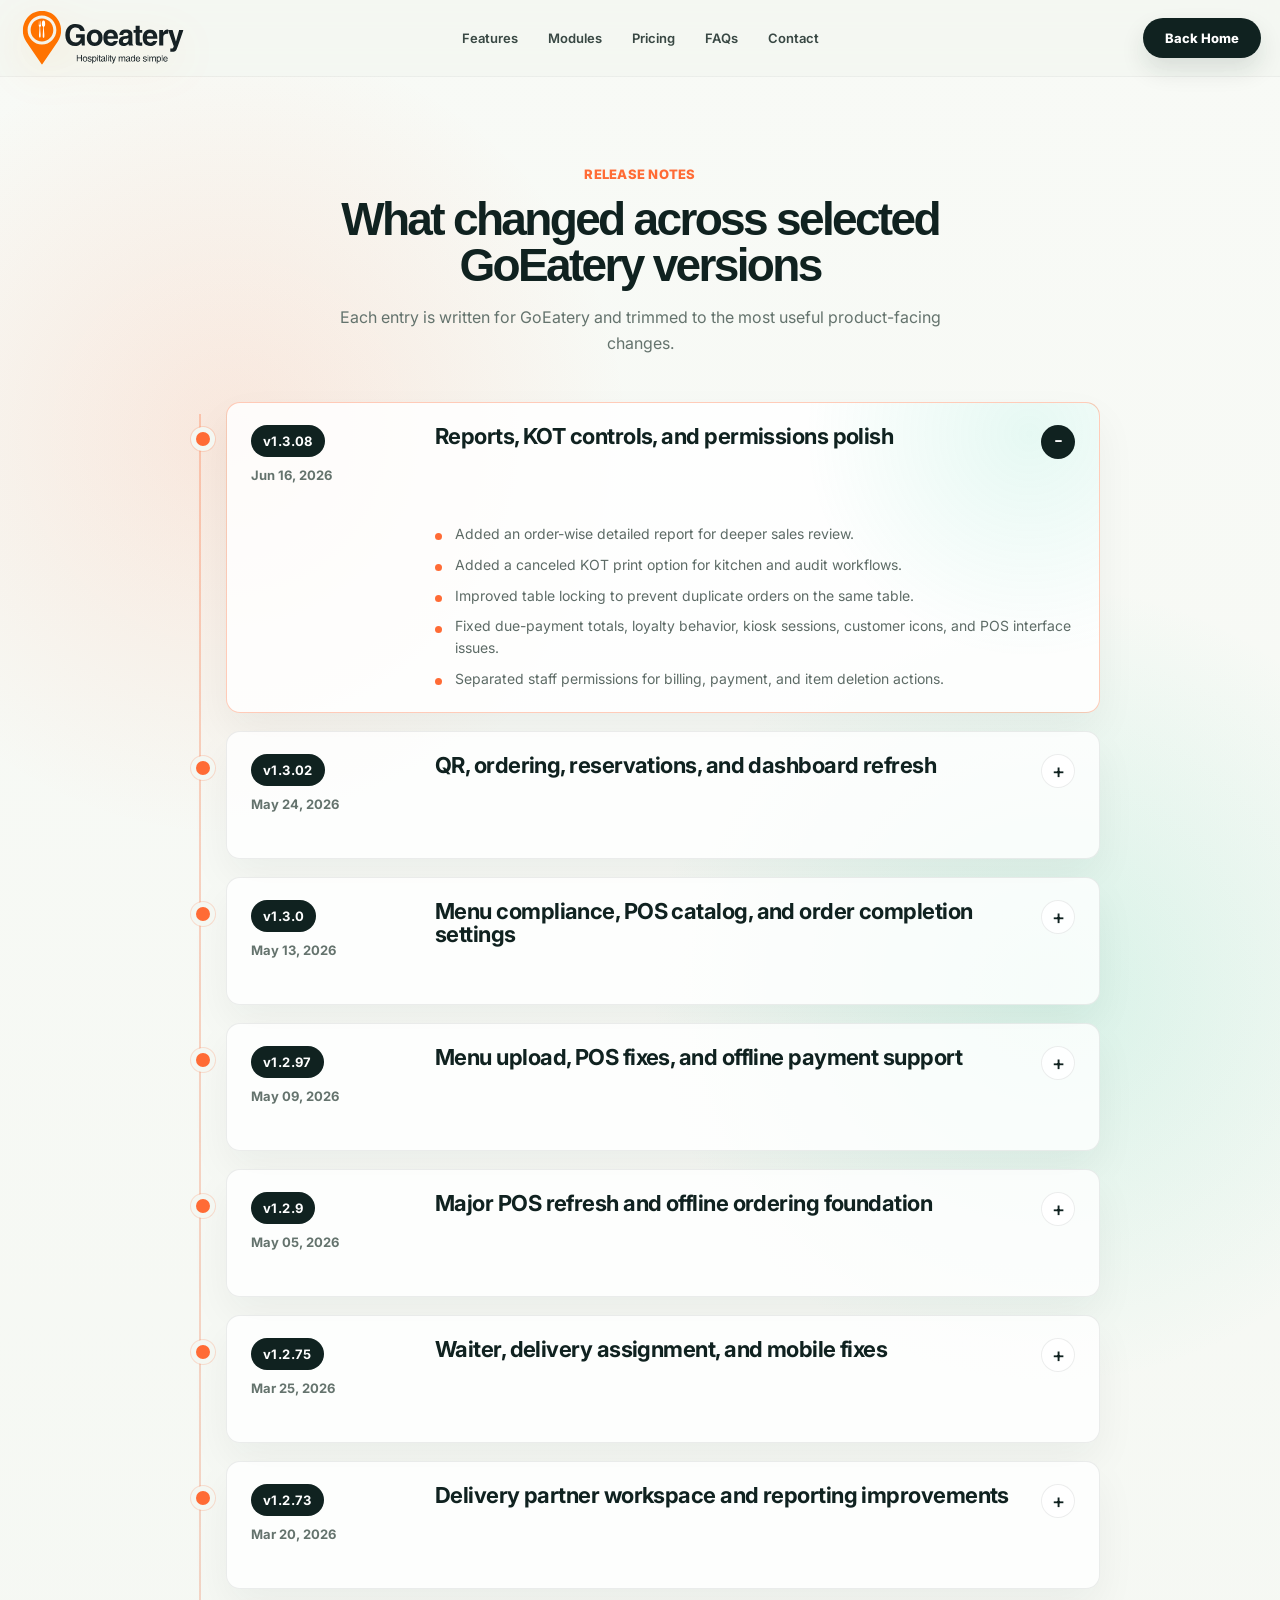
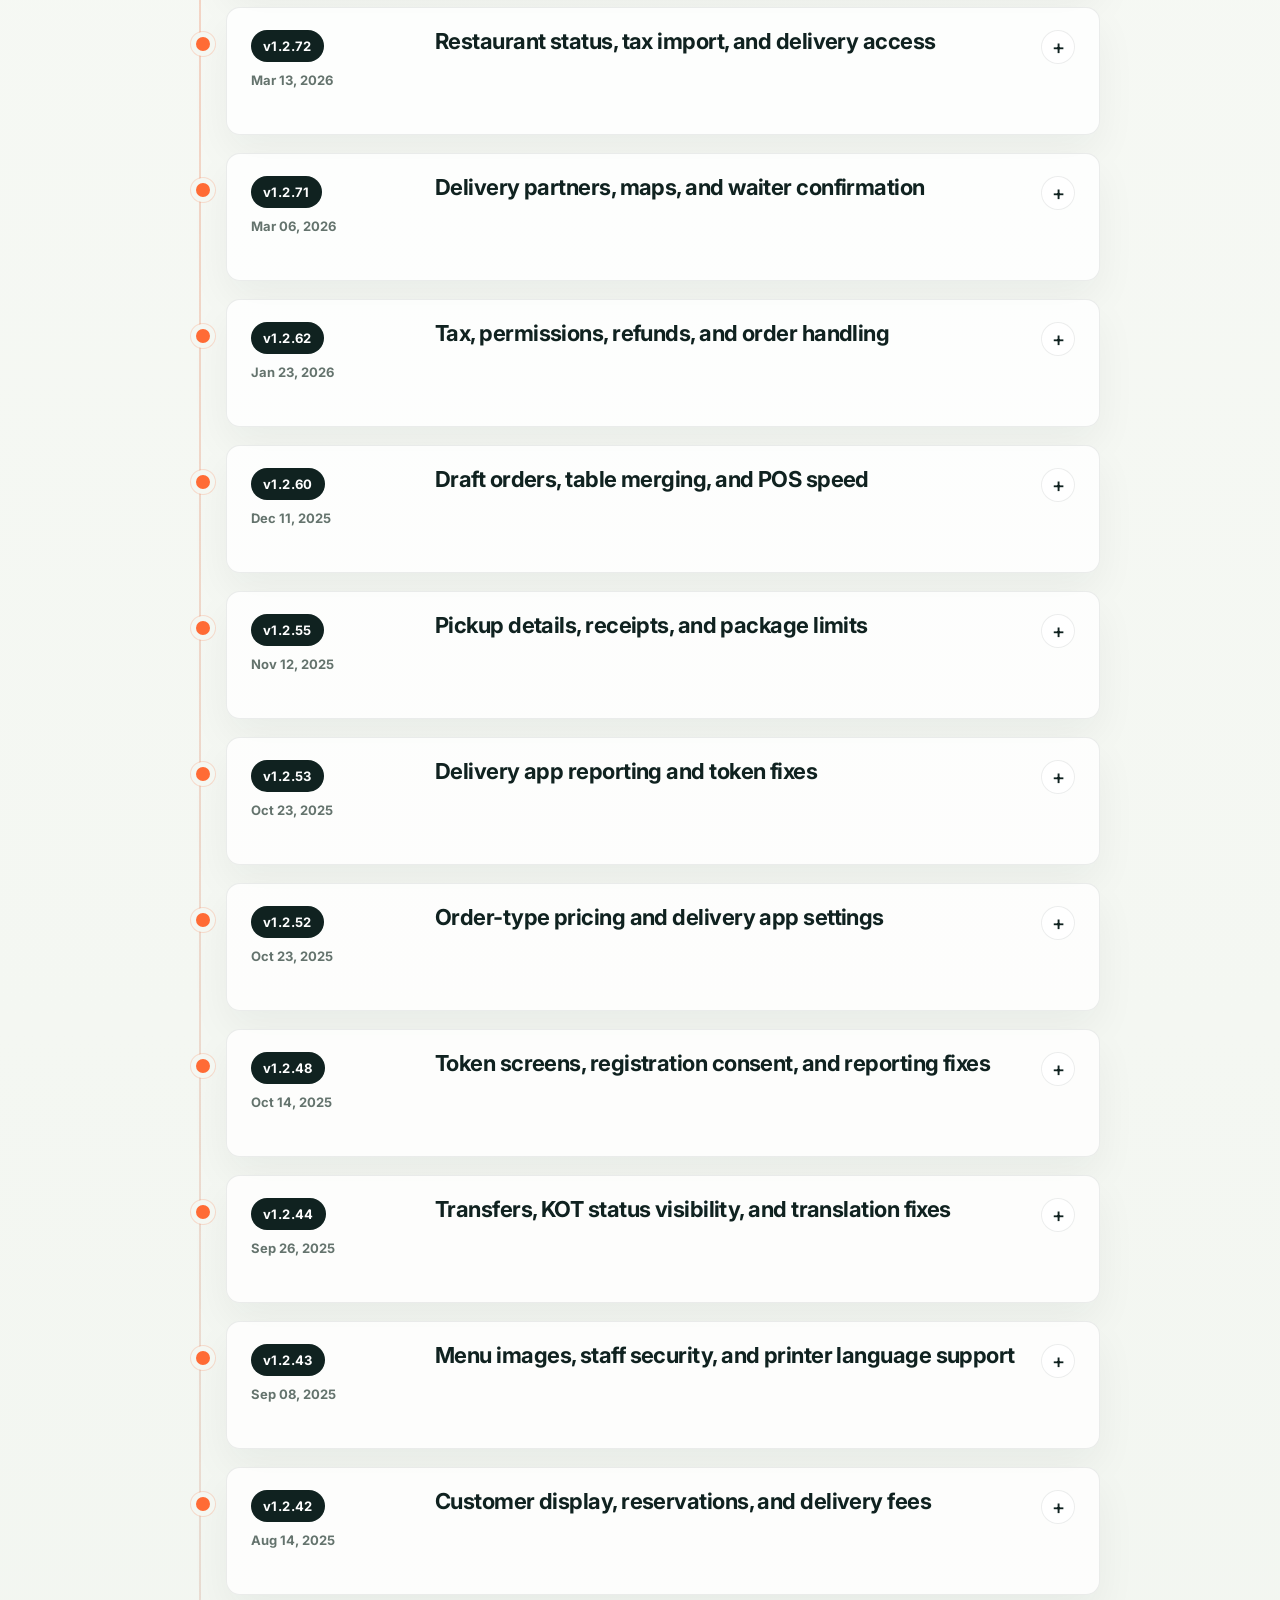
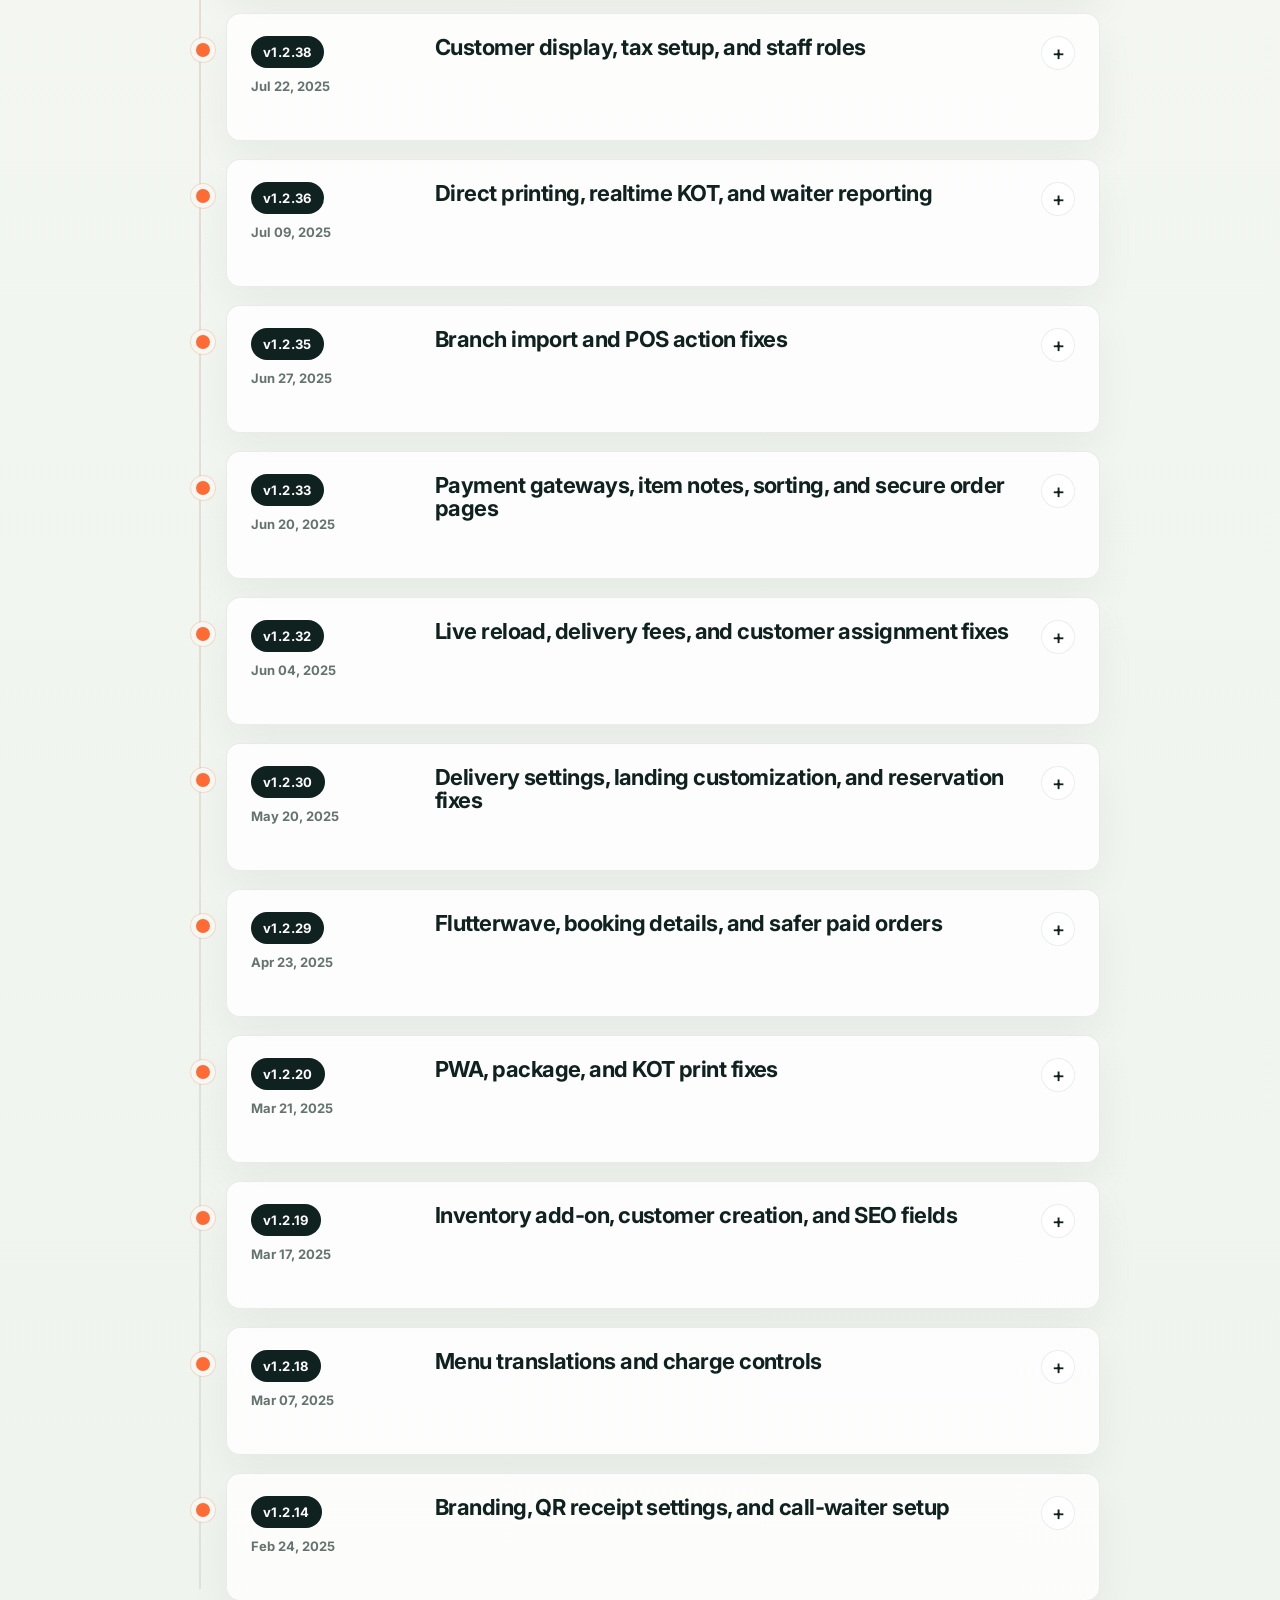
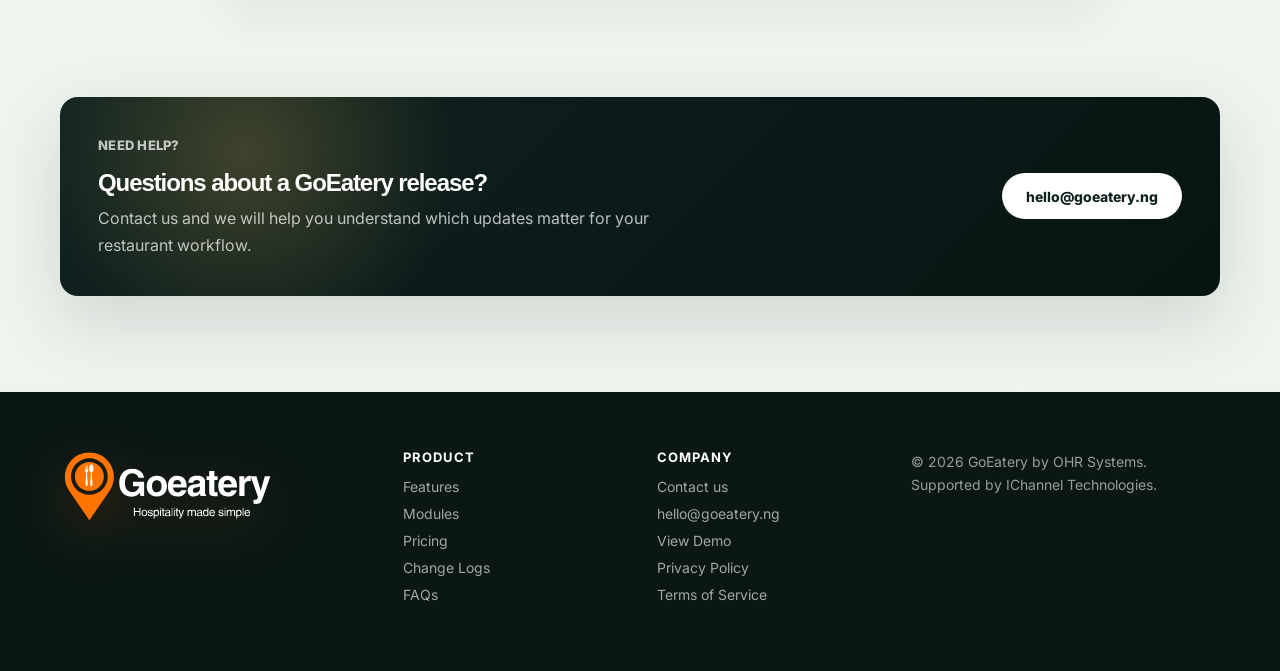
==== commit efe49a6b: "Improve page loading and scroll navigation" ====
--- a/change-logs.html
+++ b/change-logs.html
@@ -8,11 +8,34 @@
       name="description"
       content="Review selected GoEatery release notes for POS, ordering, reservations, delivery, reporting, kitchen tickets, and restaurant operations."
     />
+    <meta name="robots" content="index, follow, max-image-preview:large" />
+    <meta name="author" content="GoEatery" />
+    <link rel="canonical" href="https://goeatery.ng/change-logs.html" />
     <meta name="theme-color" content="#102220" />
-    <link
-      rel="icon"
-      href="data:image/svg+xml,%3Csvg xmlns='http://www.w3.org/2000/svg' viewBox='0 0 64 64'%3E%3Crect width='64' height='64' rx='18' fill='%23ff6b35'/%3E%3Cpath d='M12 34C14 20 22 13 32 13s18 7 20 21H12Z' fill='white'/%3E%3Cpath d='M18 38h28a5 5 0 0 1 0 10H18a5 5 0 0 1 0-10Z' fill='white'/%3E%3Cpath d='M30 8h4v7h-4z' fill='white'/%3E%3C/svg%3E"
+    <meta property="og:type" content="article" />
+    <meta property="og:site_name" content="GoEatery" />
+    <meta property="og:title" content="Change Logs - GoEatery" />
+    <meta
+      property="og:description"
+      content="Browse selected GoEatery release notes for POS, QR ordering, reservations, delivery, kitchen tickets, reporting, and operations updates."
     />
+    <meta property="og:url" content="https://goeatery.ng/change-logs.html" />
+    <meta property="og:image" content="https://goeatery.ng/assets/goeat-hero.jpg" />
+    <meta property="og:image:secure_url" content="https://goeatery.ng/assets/goeat-hero.jpg" />
+    <meta property="og:image:width" content="1320" />
+    <meta property="og:image:height" content="820" />
+    <meta property="og:image:alt" content="Restaurant operator standing in a cafe using GoEatery" />
+    <meta property="og:locale" content="en_NG" />
+    <meta name="twitter:card" content="summary_large_image" />
+    <meta name="twitter:title" content="Change Logs - GoEatery" />
+    <meta
+      name="twitter:description"
+      content="Selected GoEatery release notes for restaurant POS, ordering, reservations, delivery, kitchen, reporting, and staff workflows."
+    />
+    <meta name="twitter:image" content="https://goeatery.ng/assets/goeat-hero.jpg" />
+    <meta name="twitter:image:alt" content="Restaurant operator standing in a cafe using GoEatery" />
+    <link rel="icon" type="image/png" href="assets/goeatery-favicon.png" />
+    <link rel="apple-touch-icon" href="assets/goeatery-favicon.png" />
     <link rel="preconnect" href="https://fonts.googleapis.com" />
     <link rel="preconnect" href="https://fonts.gstatic.com" crossorigin />
     <link
@@ -20,12 +43,32 @@
       rel="stylesheet"
     />
     <link rel="stylesheet" href="styles.css?v=20260626" />
+    <script type="application/ld+json">
+      {
+        "@context": "https://schema.org",
+        "@type": "CollectionPage",
+        "name": "Change Logs - GoEatery",
+        "url": "https://goeatery.ng/change-logs.html",
+        "description": "Selected GoEatery release notes for POS, ordering, reservations, delivery, reporting, kitchen tickets, and restaurant operations.",
+        "isPartOf": {
+          "@type": "WebSite",
+          "name": "GoEatery",
+          "url": "https://goeatery.ng/"
+        },
+        "publisher": {
+          "@type": "Organization",
+          "name": "GoEatery by OHR Systems",
+          "url": "https://goeatery.ng/",
+          "logo": "https://goeatery.ng/assets/goeatery-logo-black.svg"
+        }
+      }
+    </script>
   </head>
   <body class="inner-page">
     <header class="site-header" data-nav>
       <div class="site-header-inner section-shell">
         <a class="brand brand-header" href="index.html" aria-label="GoEatery home">
-          <img class="brand-logo" src="assets/goeatery-logo-black.svg" alt="GoEatery - Hospitality made simple" />
+          <img class="brand-logo" src="assets/goeatery-logo-black.svg" alt="GoEatery - Hospitality made simple" decoding="async" fetchpriority="high" />
         </a>
         <button class="menu-toggle" type="button" aria-label="Open navigation" aria-expanded="false">
           <span></span>
@@ -471,7 +514,7 @@
     <footer class="site-footer">
       <div class="footer-grid section-shell">
         <a class="brand brand-footer" href="index.html" aria-label="GoEatery home">
-          <img class="brand-logo" src="assets/goeatery-logo-white.svg" alt="GoEatery - Hospitality made simple" />
+          <img class="brand-logo" src="assets/goeatery-logo-white.svg" alt="GoEatery - Hospitality made simple" loading="lazy" decoding="async" />
         </a>
         <div>
           <h3>Product</h3>
--- a/styles.css
+++ b/styles.css
@@ -59,6 +59,57 @@
   mask-image: linear-gradient(to bottom, black 0, transparent 54%);
 }
 
+.scroll-progress {
+  position: fixed;
+  top: 0;
+  right: 0;
+  left: 0;
+  z-index: 140;
+  height: 3px;
+  background: linear-gradient(90deg, var(--accent), var(--yellow), var(--accent-2));
+  box-shadow: 0 0 18px rgba(255, 107, 53, 0.32);
+  pointer-events: none;
+  transform: scaleX(0);
+  transform-origin: left center;
+}
+
+.scroll-top {
+  position: fixed;
+  right: 22px;
+  bottom: 22px;
+  z-index: 90;
+  min-width: 54px;
+  min-height: 46px;
+  padding: 0 16px;
+  color: #fff;
+  border: 1px solid rgba(255, 255, 255, 0.12);
+  border-radius: 999px;
+  background: var(--ink);
+  box-shadow: 0 18px 44px rgba(16, 34, 32, 0.18);
+  cursor: pointer;
+  font-size: 13px;
+  font-weight: 780;
+  opacity: 0;
+  pointer-events: none;
+  transform: translateY(12px);
+  transition: opacity 180ms ease, transform 180ms var(--ease-out), background 180ms ease;
+}
+
+.scroll-top.is-visible {
+  opacity: 1;
+  pointer-events: auto;
+  transform: translateY(0);
+}
+
+.scroll-top:hover {
+  background: var(--dark-2);
+}
+
+.scroll-top:focus-visible {
+  outline: 2px solid var(--accent);
+  outline-offset: 3px;
+}
+
 a {
   color: inherit;
   text-decoration: none;
@@ -2049,6 +2100,10 @@
   padding: 52px 0 96px;
 }
 
+.terms-policy {
+  padding-top: 34px;
+}
+
 .privacy-policy-intro {
   position: sticky;
   top: 112px;
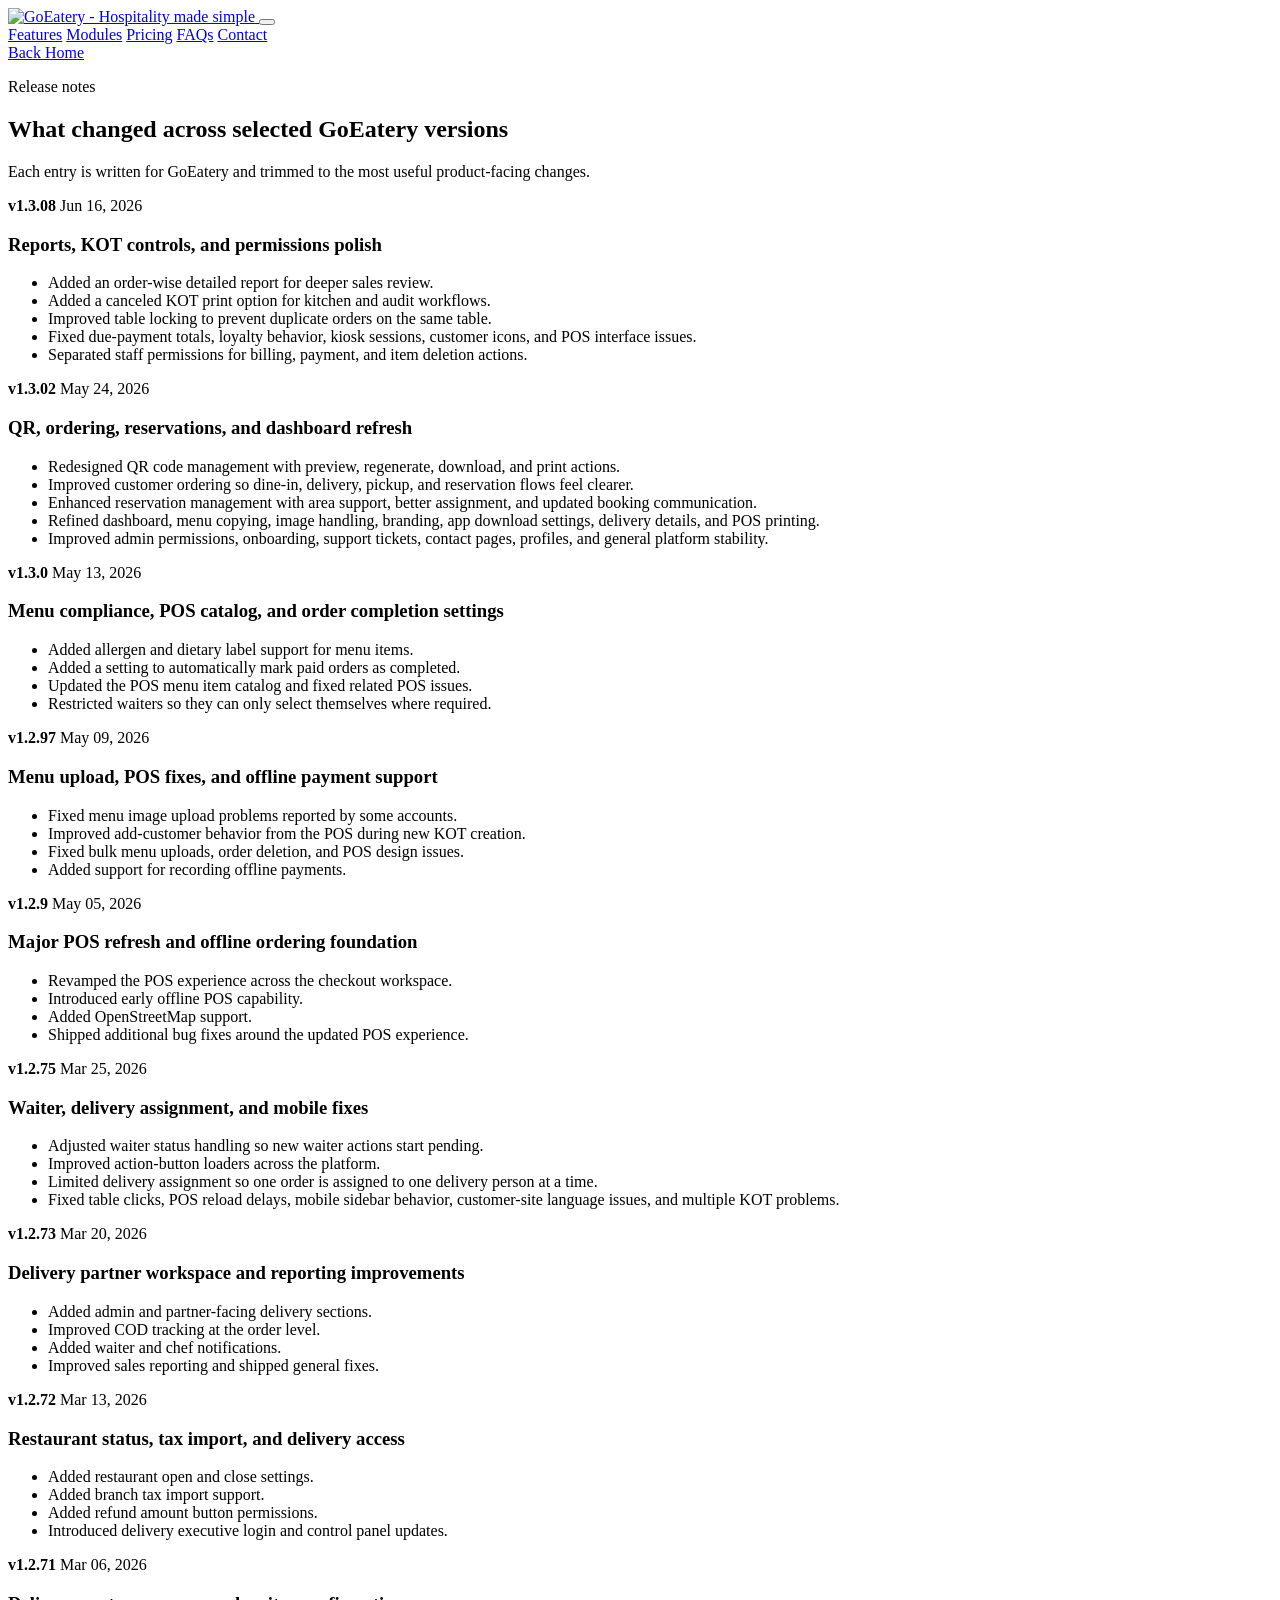
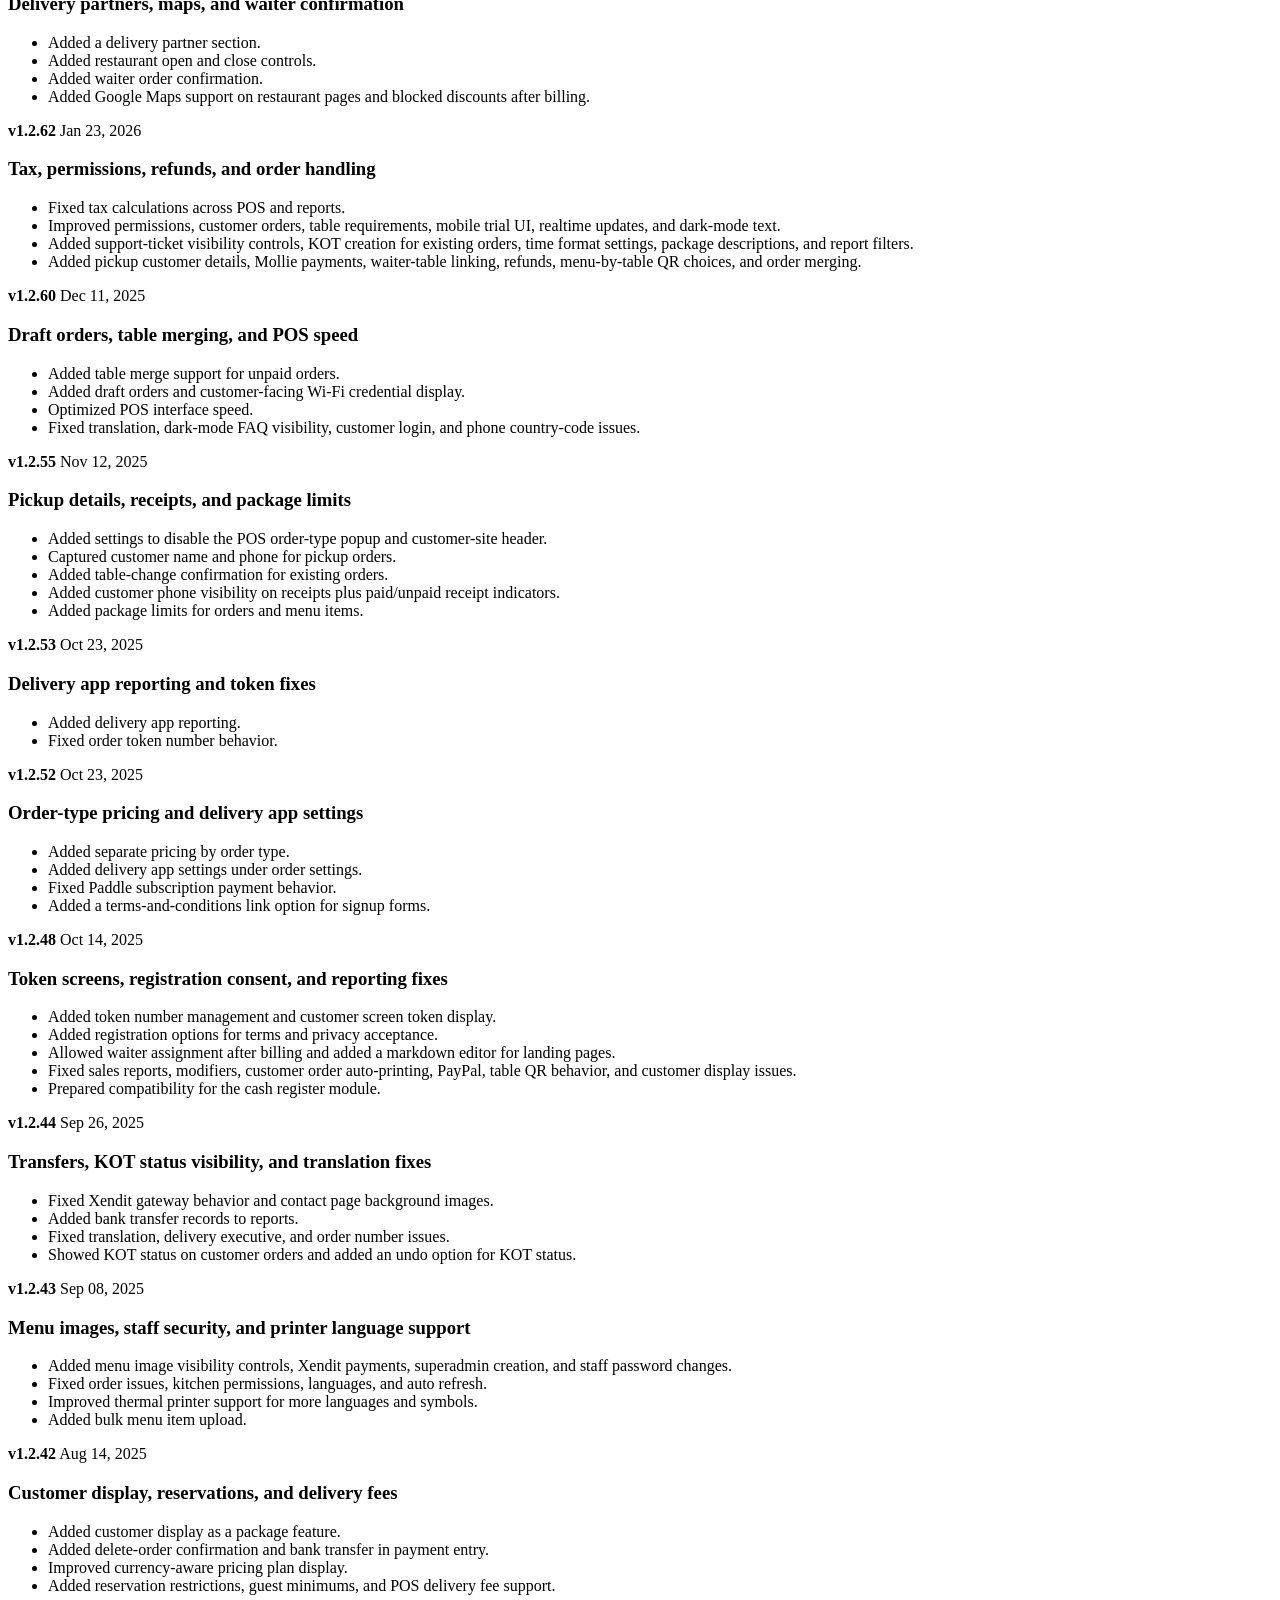
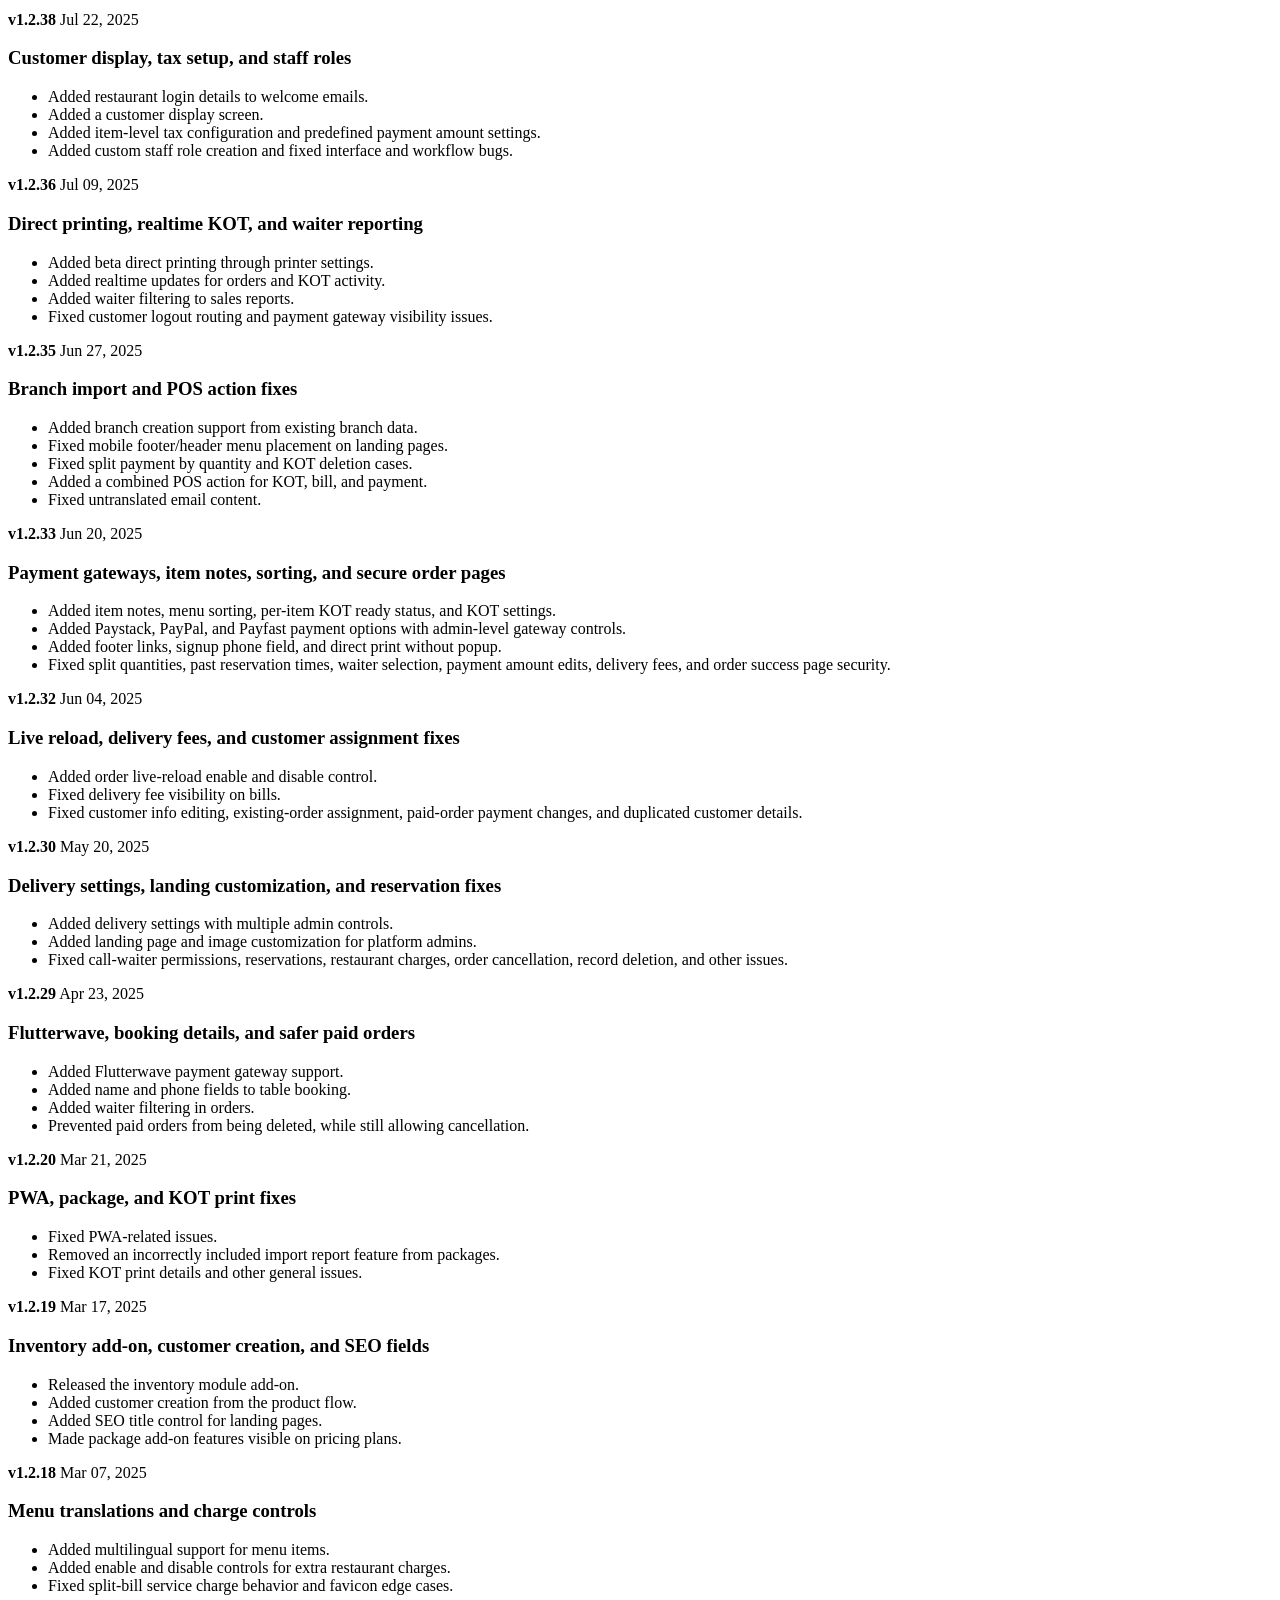
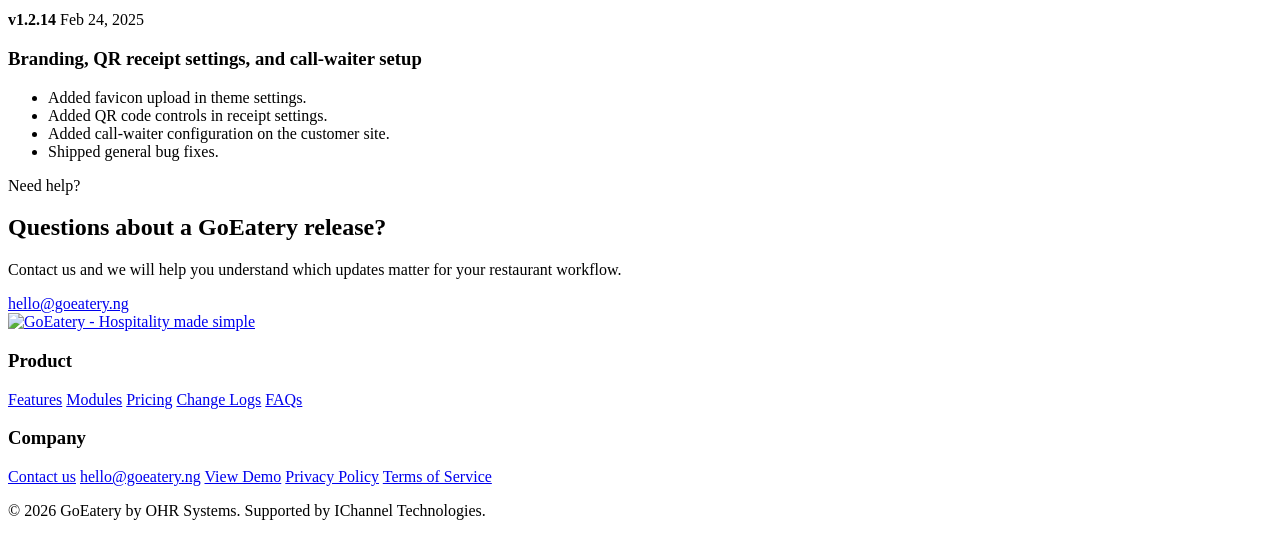
==== commit 1804718a: "Point static assets to web subdomain" ====
--- a/change-logs.html
+++ b/change-logs.html
@@ -20,8 +20,8 @@
       content="Browse selected GoEatery release notes for POS, QR ordering, reservations, delivery, kitchen tickets, reporting, and operations updates."
     />
     <meta property="og:url" content="https://goeatery.ng/change-logs.html" />
-    <meta property="og:image" content="https://goeatery.ng/assets/goeat-hero.jpg" />
-    <meta property="og:image:secure_url" content="https://goeatery.ng/assets/goeat-hero.jpg" />
+    <meta property="og:image" content="https://web.goeatery.ng/assets/goeat-hero.jpg" />
+    <meta property="og:image:secure_url" content="https://web.goeatery.ng/assets/goeat-hero.jpg" />
     <meta property="og:image:width" content="1320" />
     <meta property="og:image:height" content="820" />
     <meta property="og:image:alt" content="Restaurant operator standing in a cafe using GoEatery" />
@@ -32,17 +32,17 @@
       name="twitter:description"
       content="Selected GoEatery release notes for restaurant POS, ordering, reservations, delivery, kitchen, reporting, and staff workflows."
     />
-    <meta name="twitter:image" content="https://goeatery.ng/assets/goeat-hero.jpg" />
+    <meta name="twitter:image" content="https://web.goeatery.ng/assets/goeat-hero.jpg" />
     <meta name="twitter:image:alt" content="Restaurant operator standing in a cafe using GoEatery" />
-    <link rel="icon" type="image/png" href="assets/goeatery-favicon.png" />
-    <link rel="apple-touch-icon" href="assets/goeatery-favicon.png" />
+    <link rel="icon" type="image/png" href="https://web.goeatery.ng/assets/goeatery-favicon.png" />
+    <link rel="apple-touch-icon" href="https://web.goeatery.ng/assets/goeatery-favicon.png" />
     <link rel="preconnect" href="https://fonts.googleapis.com" />
     <link rel="preconnect" href="https://fonts.gstatic.com" crossorigin />
     <link
       href="https://fonts.googleapis.com/css2?family=Inter:wght@400;500;600;700;800;900&display=swap"
       rel="stylesheet"
     />
-    <link rel="stylesheet" href="styles.css?v=20260626" />
+    <link rel="stylesheet" href="https://web.goeatery.ng/styles.css?v=20260626" />
     <script type="application/ld+json">
       {
         "@context": "https://schema.org",
@@ -59,7 +59,7 @@
           "@type": "Organization",
           "name": "GoEatery by OHR Systems",
           "url": "https://goeatery.ng/",
-          "logo": "https://goeatery.ng/assets/goeatery-logo-black.svg"
+          "logo": "https://web.goeatery.ng/assets/goeatery-logo-black.svg"
         }
       }
     </script>
@@ -68,7 +68,7 @@
     <header class="site-header" data-nav>
       <div class="site-header-inner section-shell">
         <a class="brand brand-header" href="index.html" aria-label="GoEatery home">
-          <img class="brand-logo" src="assets/goeatery-logo-black.svg" alt="GoEatery - Hospitality made simple" decoding="async" fetchpriority="high" />
+          <img class="brand-logo" src="https://web.goeatery.ng/assets/goeatery-logo-black.svg" alt="GoEatery - Hospitality made simple" decoding="async" fetchpriority="high" />
         </a>
         <button class="menu-toggle" type="button" aria-label="Open navigation" aria-expanded="false">
           <span></span>
@@ -514,7 +514,7 @@
     <footer class="site-footer">
       <div class="footer-grid section-shell">
         <a class="brand brand-footer" href="index.html" aria-label="GoEatery home">
-          <img class="brand-logo" src="assets/goeatery-logo-white.svg" alt="GoEatery - Hospitality made simple" loading="lazy" decoding="async" />
+          <img class="brand-logo" src="https://web.goeatery.ng/assets/goeatery-logo-white.svg" alt="GoEatery - Hospitality made simple" loading="lazy" decoding="async" />
         </a>
         <div>
           <h3>Product</h3>
@@ -536,6 +536,6 @@
       </div>
     </footer>
 
-    <script src="script.js"></script>
+    <script src="https://web.goeatery.ng/script.js"></script>
   </body>
 </html>
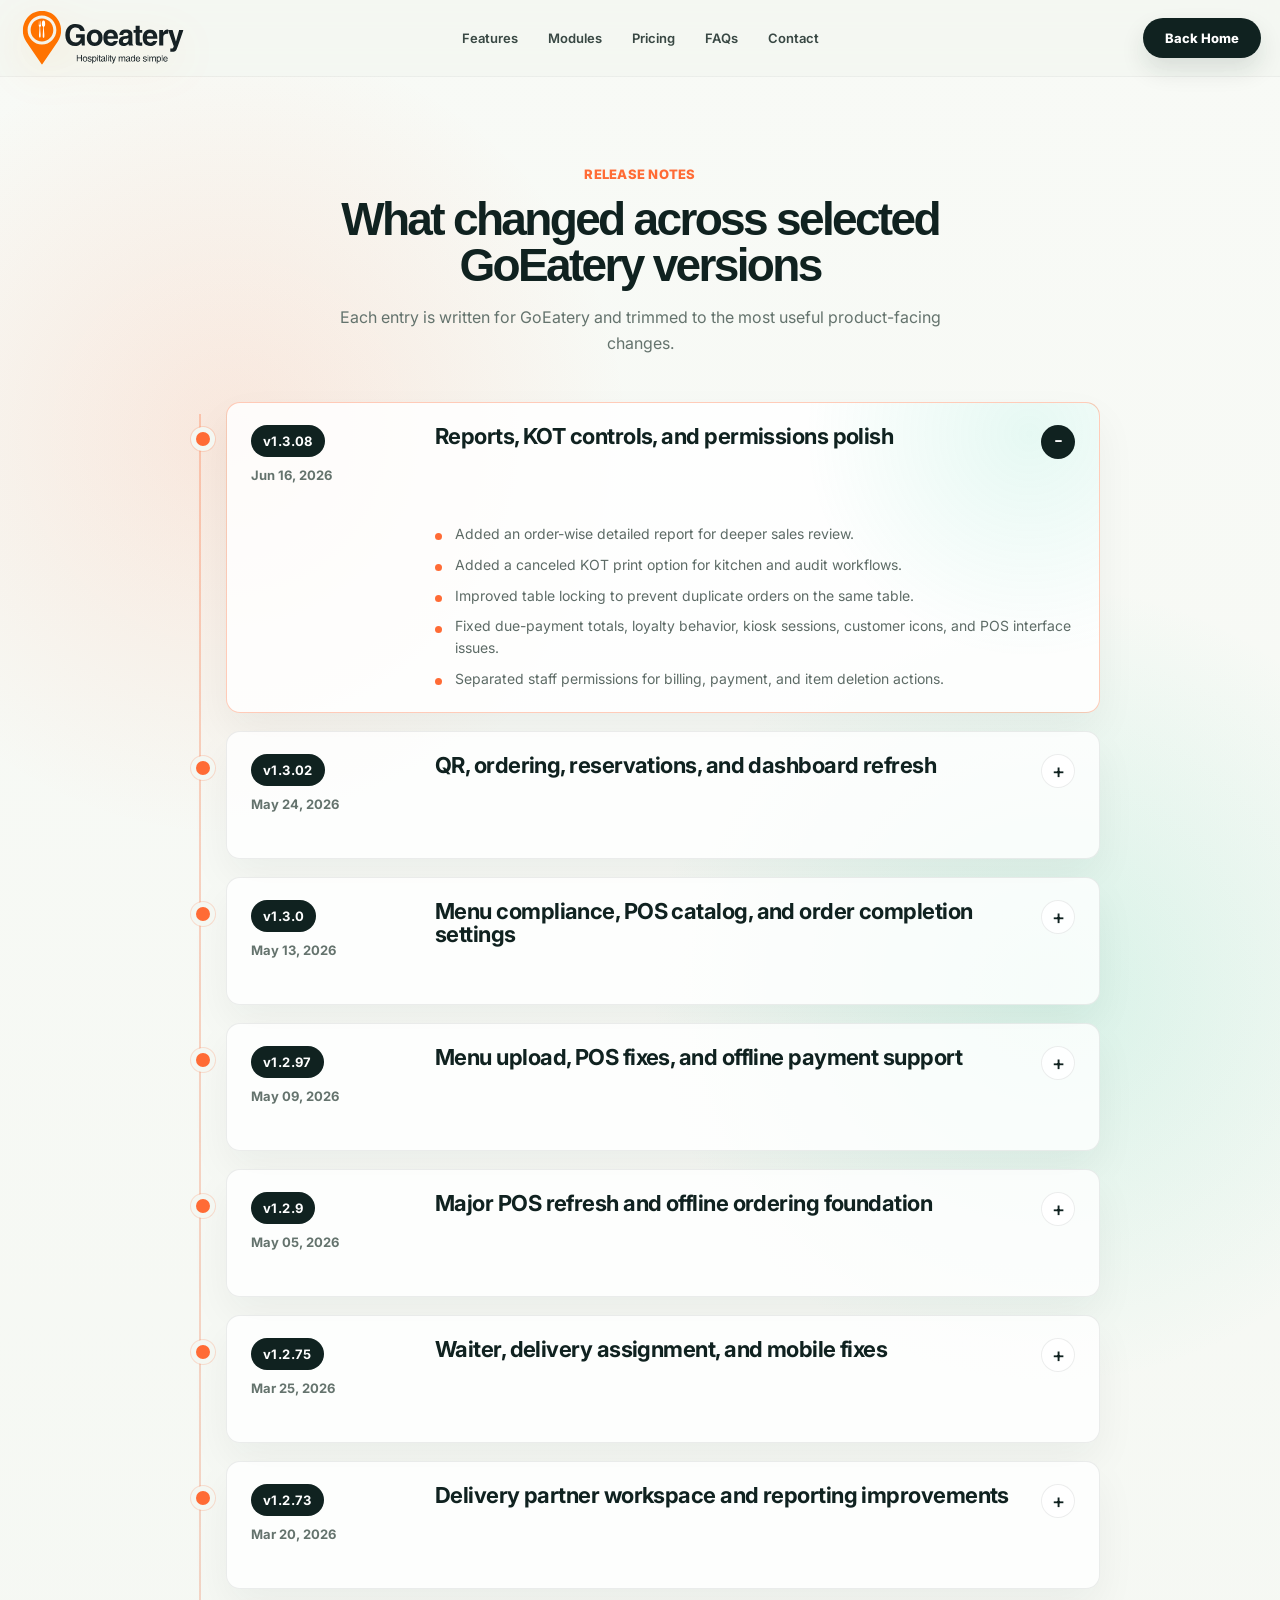
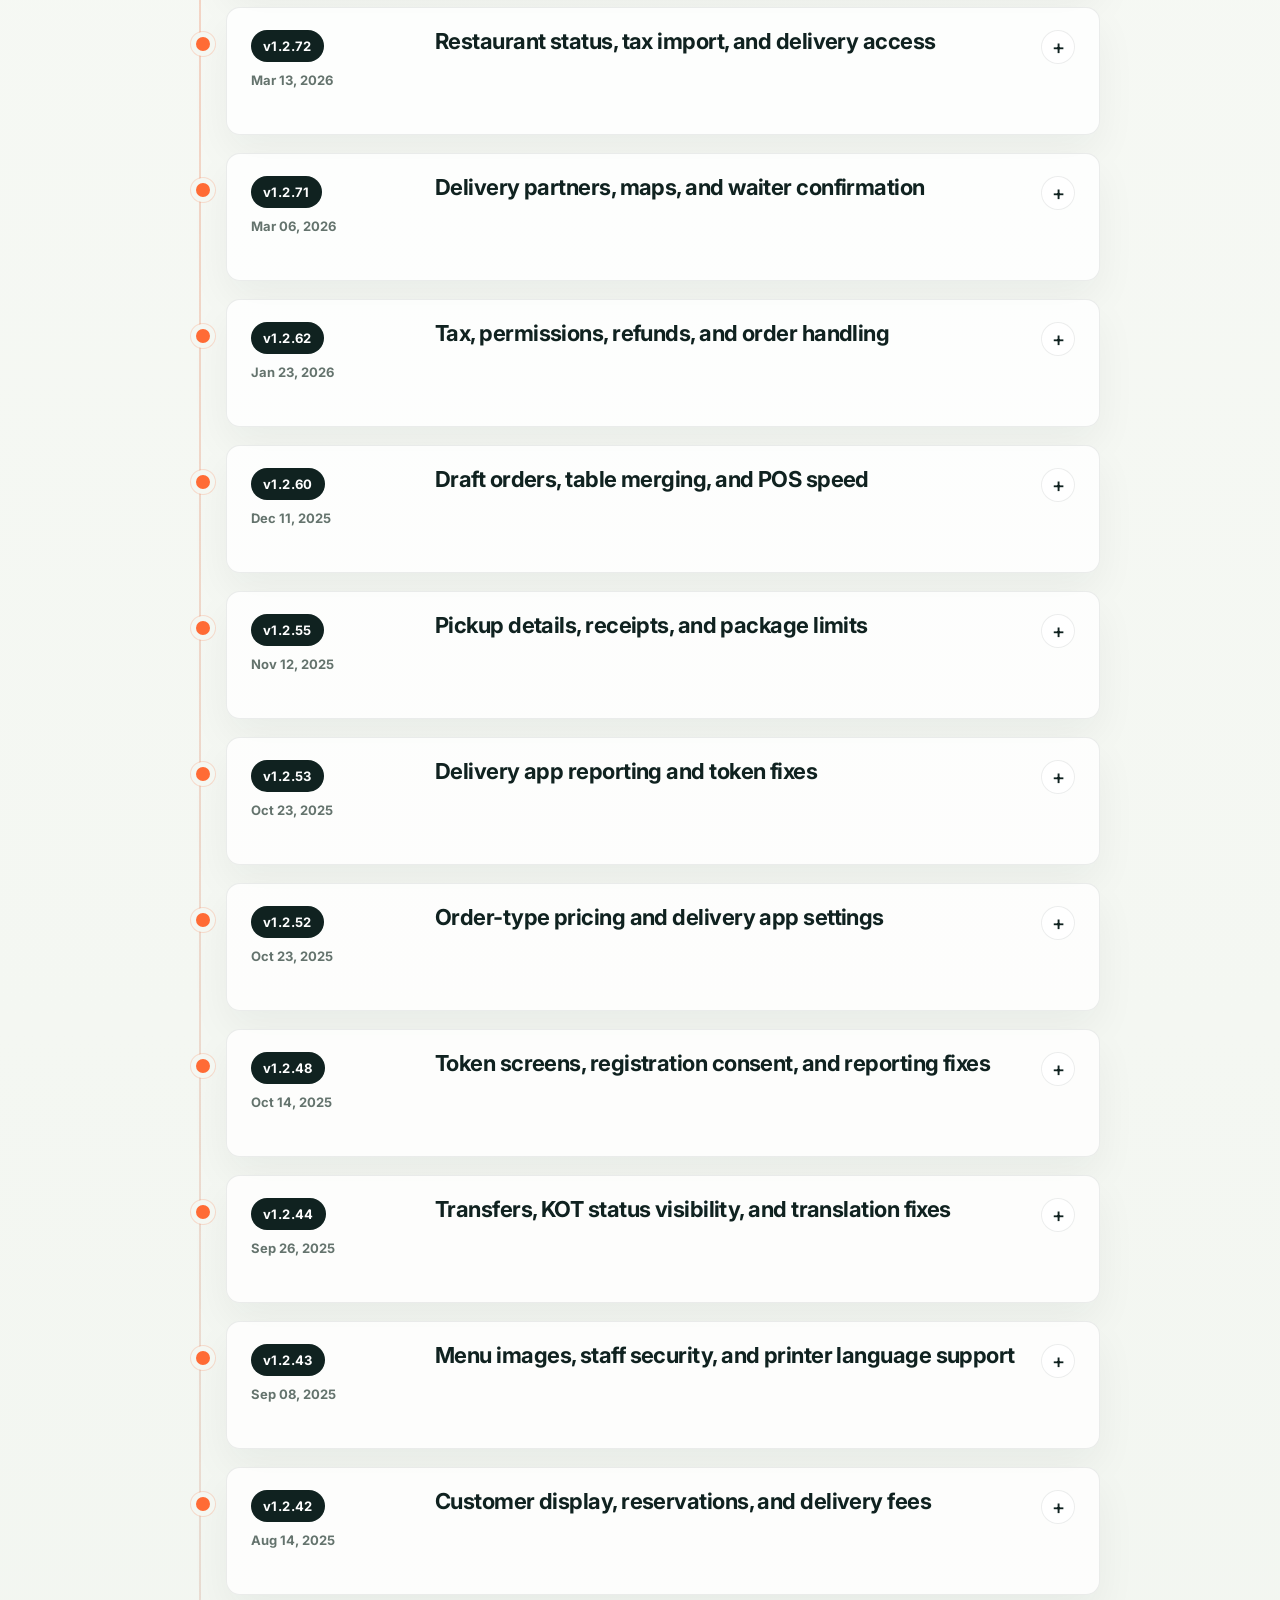
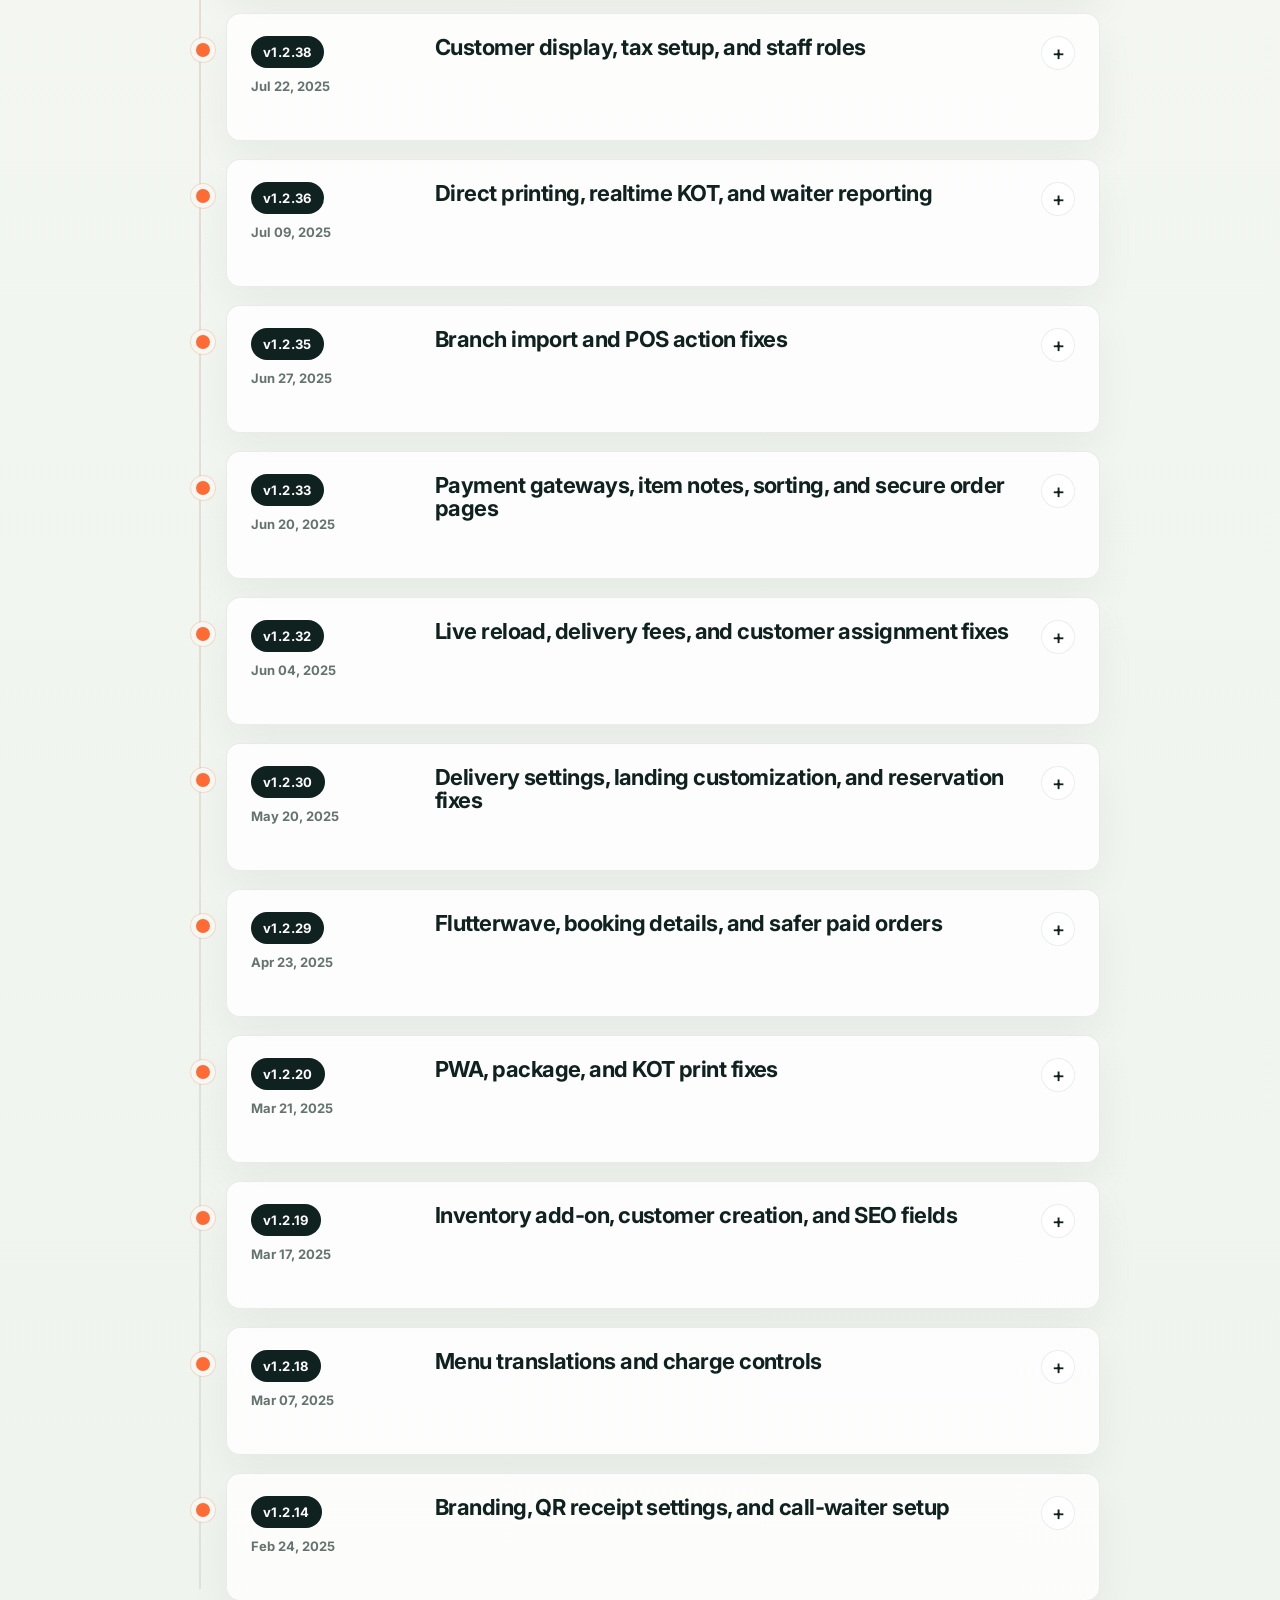
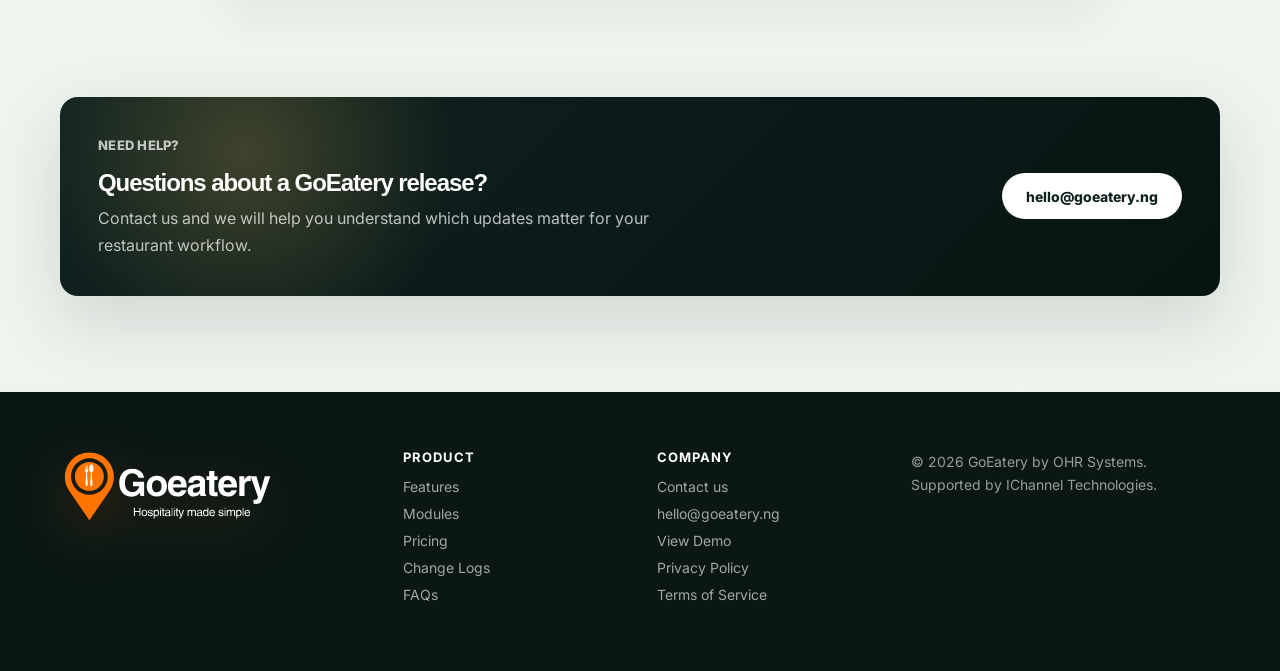
==== commit ea04f767: "Update site URLs for /home deployment" ====
--- a/change-logs.html
+++ b/change-logs.html
@@ -10,7 +10,7 @@
     />
     <meta name="robots" content="index, follow, max-image-preview:large" />
     <meta name="author" content="GoEatery" />
-    <link rel="canonical" href="https://goeatery.ng/change-logs.html" />
+    <link rel="canonical" href="https://goeatery.ng/home/change-logs.html" />
     <meta name="theme-color" content="#102220" />
     <meta property="og:type" content="article" />
     <meta property="og:site_name" content="GoEatery" />
@@ -19,9 +19,9 @@
       property="og:description"
       content="Browse selected GoEatery release notes for POS, QR ordering, reservations, delivery, kitchen tickets, reporting, and operations updates."
     />
-    <meta property="og:url" content="https://goeatery.ng/change-logs.html" />
-    <meta property="og:image" content="https://web.goeatery.ng/assets/goeat-hero.jpg" />
-    <meta property="og:image:secure_url" content="https://web.goeatery.ng/assets/goeat-hero.jpg" />
+    <meta property="og:url" content="https://goeatery.ng/home/change-logs.html" />
+    <meta property="og:image" content="https://goeatery.ng/home/assets/goeat-hero.jpg" />
+    <meta property="og:image:secure_url" content="https://goeatery.ng/home/assets/goeat-hero.jpg" />
     <meta property="og:image:width" content="1320" />
     <meta property="og:image:height" content="820" />
     <meta property="og:image:alt" content="Restaurant operator standing in a cafe using GoEatery" />
@@ -32,34 +32,34 @@
       name="twitter:description"
       content="Selected GoEatery release notes for restaurant POS, ordering, reservations, delivery, kitchen, reporting, and staff workflows."
     />
-    <meta name="twitter:image" content="https://web.goeatery.ng/assets/goeat-hero.jpg" />
+    <meta name="twitter:image" content="https://goeatery.ng/home/assets/goeat-hero.jpg" />
     <meta name="twitter:image:alt" content="Restaurant operator standing in a cafe using GoEatery" />
-    <link rel="icon" type="image/png" href="https://web.goeatery.ng/assets/goeatery-favicon.png" />
-    <link rel="apple-touch-icon" href="https://web.goeatery.ng/assets/goeatery-favicon.png" />
+    <link rel="icon" type="image/png" href="assets/goeatery-favicon.png" />
+    <link rel="apple-touch-icon" href="assets/goeatery-favicon.png" />
     <link rel="preconnect" href="https://fonts.googleapis.com" />
     <link rel="preconnect" href="https://fonts.gstatic.com" crossorigin />
     <link
       href="https://fonts.googleapis.com/css2?family=Inter:wght@400;500;600;700;800;900&display=swap"
       rel="stylesheet"
     />
-    <link rel="stylesheet" href="https://web.goeatery.ng/styles.css?v=20260626" />
+    <link rel="stylesheet" href="styles.css?v=20260626" />
     <script type="application/ld+json">
       {
         "@context": "https://schema.org",
         "@type": "CollectionPage",
         "name": "Change Logs - GoEatery",
-        "url": "https://goeatery.ng/change-logs.html",
+        "url": "https://goeatery.ng/home/change-logs.html",
         "description": "Selected GoEatery release notes for POS, ordering, reservations, delivery, reporting, kitchen tickets, and restaurant operations.",
         "isPartOf": {
           "@type": "WebSite",
           "name": "GoEatery",
-          "url": "https://goeatery.ng/"
+          "url": "https://goeatery.ng/home/"
         },
         "publisher": {
           "@type": "Organization",
           "name": "GoEatery by OHR Systems",
-          "url": "https://goeatery.ng/",
-          "logo": "https://web.goeatery.ng/assets/goeatery-logo-black.svg"
+          "url": "https://goeatery.ng/home/",
+          "logo": "https://goeatery.ng/home/assets/goeatery-logo-black.svg"
         }
       }
     </script>
@@ -68,7 +68,7 @@
     <header class="site-header" data-nav>
       <div class="site-header-inner section-shell">
         <a class="brand brand-header" href="index.html" aria-label="GoEatery home">
-          <img class="brand-logo" src="https://web.goeatery.ng/assets/goeatery-logo-black.svg" alt="GoEatery - Hospitality made simple" decoding="async" fetchpriority="high" />
+          <img class="brand-logo" src="assets/goeatery-logo-black.svg" alt="GoEatery - Hospitality made simple" decoding="async" fetchpriority="high" />
         </a>
         <button class="menu-toggle" type="button" aria-label="Open navigation" aria-expanded="false">
           <span></span>
@@ -514,7 +514,7 @@
     <footer class="site-footer">
       <div class="footer-grid section-shell">
         <a class="brand brand-footer" href="index.html" aria-label="GoEatery home">
-          <img class="brand-logo" src="https://web.goeatery.ng/assets/goeatery-logo-white.svg" alt="GoEatery - Hospitality made simple" loading="lazy" decoding="async" />
+          <img class="brand-logo" src="assets/goeatery-logo-white.svg" alt="GoEatery - Hospitality made simple" loading="lazy" decoding="async" />
         </a>
         <div>
           <h3>Product</h3>
@@ -536,6 +536,6 @@
       </div>
     </footer>
 
-    <script src="https://web.goeatery.ng/script.js"></script>
+    <script src="script.js"></script>
   </body>
 </html>
--- a/styles.css
+++ b/styles.css
@@ -0,0 +1,2824 @@
+:root {
+  --bg: #f4f7f2;
+  --paper: #fbfcfb;
+  --ink: #102220;
+  --muted: #64736d;
+  --line: #d9e5de;
+  --soft: #eaf4ef;
+  --dark: #102220;
+  --dark-2: #18312e;
+  --blue: #e0f4f7;
+  --green: #ddf6ed;
+  --sand: #f7edd4;
+  --tomato: #ff6b35;
+  --orange: #f09824;
+  --yellow: #ffd166;
+  --mint: #39cfa5;
+  --rose: #ffd7d0;
+  --accent: #ff6b35;
+  --accent-2: #39cfa5;
+  --radius: 10px;
+  --shadow: 0 24px 70px rgba(16, 34, 32, 0.14);
+  --ease-out: cubic-bezier(0.22, 1, 0.36, 1);
+  --ease-smooth: cubic-bezier(0.16, 1, 0.3, 1);
+  font-family: Inter, ui-sans-serif, system-ui, -apple-system, BlinkMacSystemFont, "Segoe UI", sans-serif;
+}
+
+* {
+  box-sizing: border-box;
+}
+
+html {
+  scroll-behavior: smooth;
+  scroll-padding-top: 96px;
+  overflow-x: hidden;
+}
+
+body {
+  margin: 0;
+  padding-top: 76px;
+  overflow-x: hidden;
+  color: var(--ink);
+  background:
+    radial-gradient(circle at 18% 8%, rgba(255, 107, 53, 0.13), transparent 25rem),
+    radial-gradient(circle at 82% 18%, rgba(57, 207, 165, 0.16), transparent 25rem),
+    linear-gradient(180deg, #f8faf6 0%, var(--bg) 48%, #eef3ed 100%);
+  letter-spacing: 0;
+  text-rendering: optimizeLegibility;
+}
+
+body::before {
+  position: fixed;
+  inset: 0;
+  z-index: -1;
+  content: "";
+  pointer-events: none;
+  opacity: 0.34;
+  background-image: radial-gradient(rgba(16, 34, 32, 0.12) 0.6px, transparent 0.6px);
+  background-size: 16px 16px;
+  mask-image: linear-gradient(to bottom, black 0, transparent 54%);
+}
+
+.scroll-progress {
+  position: fixed;
+  top: 0;
+  right: 0;
+  left: 0;
+  z-index: 140;
+  height: 3px;
+  background: linear-gradient(90deg, var(--accent), var(--yellow), var(--accent-2));
+  box-shadow: 0 0 18px rgba(255, 107, 53, 0.32);
+  pointer-events: none;
+  transform: scaleX(0);
+  transform-origin: left center;
+}
+
+.scroll-top {
+  position: fixed;
+  right: 22px;
+  bottom: 22px;
+  z-index: 90;
+  min-width: 54px;
+  min-height: 46px;
+  padding: 0 16px;
+  color: #fff;
+  border: 1px solid rgba(255, 255, 255, 0.12);
+  border-radius: 999px;
+  background: var(--ink);
+  box-shadow: 0 18px 44px rgba(16, 34, 32, 0.18);
+  cursor: pointer;
+  font-size: 13px;
+  font-weight: 780;
+  opacity: 0;
+  pointer-events: none;
+  transform: translateY(12px);
+  transition: opacity 180ms ease, transform 180ms var(--ease-out), background 180ms ease;
+}
+
+.scroll-top.is-visible {
+  opacity: 1;
+  pointer-events: auto;
+  transform: translateY(0);
+}
+
+.scroll-top:hover {
+  background: var(--dark-2);
+}
+
+.scroll-top:focus-visible {
+  outline: 2px solid var(--accent);
+  outline-offset: 3px;
+}
+
+a {
+  color: inherit;
+  text-decoration: none;
+}
+
+button,
+a {
+  -webkit-tap-highlight-color: transparent;
+}
+
+button {
+  font: inherit;
+}
+
+.section-shell {
+  width: min(1160px, calc(100% - 44px));
+  margin: 0 auto;
+}
+
+.site-header {
+  position: fixed;
+  top: 0;
+  right: 0;
+  left: 0;
+  z-index: 100;
+  width: 100%;
+  padding: 0;
+  background: transparent;
+  transition: padding 260ms var(--ease-out);
+}
+
+.site-header.is-scrolled {
+  padding: 10px 0 0;
+}
+
+.site-header-inner {
+  display: grid;
+  grid-template-columns: 1fr auto 1fr;
+  align-items: center;
+  width: 100%;
+  max-width: none;
+  min-height: 76px;
+  padding: 0 18px;
+  border: 1px solid transparent;
+  border-radius: 0;
+  background: rgba(244, 247, 242, 0.86);
+  backdrop-filter: blur(18px);
+  box-shadow: 0 1px 0 rgba(16, 34, 32, 0.05);
+  transition:
+    width 260ms var(--ease-out),
+    min-height 260ms var(--ease-out),
+    border-color 260ms ease,
+    border-radius 260ms var(--ease-out),
+    background 260ms var(--ease-out),
+    box-shadow 260ms var(--ease-out);
+}
+
+.site-header.is-scrolled .site-header-inner {
+  width: 100%;
+  min-height: 62px;
+  border-color: rgba(16, 34, 32, 0.08);
+  border-radius: 0;
+  background: rgba(251, 252, 251, 0.94);
+  box-shadow: 0 18px 48px rgba(16, 34, 32, 0.13);
+}
+
+.site-header.is-scrolled .brand-logo {
+  width: 150px;
+}
+
+.site-header.is-scrolled .nav-links {
+  gap: 24px;
+}
+
+.site-header.is-scrolled .header-cta {
+  padding: 10px 19px;
+}
+
+.brand {
+  display: inline-block;
+  width: fit-content;
+  line-height: 0;
+}
+
+.brand-logo {
+  display: block;
+  width: 172px;
+  height: auto;
+  transition: width 260ms var(--ease-out);
+}
+
+.brand-header .brand-logo {
+  filter: drop-shadow(0 12px 22px rgba(255, 115, 0, 0.12));
+}
+
+.nav-links {
+  display: flex;
+  align-items: center;
+  gap: 30px;
+  color: #394844;
+  font-size: 13px;
+  font-weight: 620;
+}
+
+.nav-links a {
+  position: relative;
+  transition: color 180ms ease;
+}
+
+.nav-links a::after {
+  position: absolute;
+  right: 0;
+  bottom: -8px;
+  left: 0;
+  height: 2px;
+  content: "";
+  border-radius: 999px;
+  background: var(--accent);
+  transform: scaleX(0);
+  transform-origin: center;
+  transition: transform 220ms var(--ease-out);
+}
+
+.nav-links a:hover {
+  color: var(--accent);
+}
+
+.nav-links a:hover::after {
+  transform: scaleX(1);
+}
+
+.header-cta {
+  justify-self: end;
+  padding: 12px 22px;
+  color: #fff;
+  border-radius: 999px;
+  background: var(--ink);
+  box-shadow: 0 12px 24px rgba(16, 34, 32, 0.12);
+  font-size: 13px;
+  font-weight: 780;
+  transition: transform 180ms var(--ease-out), box-shadow 180ms var(--ease-out), background 180ms ease;
+}
+
+.header-cta-signin {
+  border-radius: 14px;
+  font-family: "Inter Variable", Arial, sans-serif;
+}
+
+.header-cta:hover {
+  background: var(--dark-2);
+  box-shadow: 0 18px 34px rgba(16, 34, 32, 0.18);
+  transform: translateY(-2px);
+}
+
+.menu-toggle {
+  display: none;
+  width: 42px;
+  height: 38px;
+  border: 1px solid var(--line);
+  border-radius: 999px;
+  background: transparent;
+}
+
+.menu-toggle span {
+  display: block;
+  width: 16px;
+  height: 1.5px;
+  margin: 4px auto;
+  background: var(--ink);
+}
+
+.hero {
+  display: grid;
+  gap: 52px;
+  padding: 82px 0 98px;
+}
+
+.hero-copy {
+  width: min(990px, 100%);
+  max-width: 990px;
+  margin: 0 auto;
+  text-align: center;
+}
+
+h1,
+h2,
+h3,
+p {
+  margin-top: 0;
+}
+
+h1 {
+  max-width: 880px;
+  margin: 0 auto 20px;
+  font-family: "Inter Variable", Arial, sans-serif;
+  font-size: clamp(44px, 6vw, 60px);
+  font-weight: 600;
+  line-height: 0.96;
+  letter-spacing: -0.065em;
+}
+
+.section-heading {
+  margin-bottom: 16px;
+  font-family: "Inter Variable", Arial, sans-serif;
+  font-size: clamp(30px, 3.6vw, 46px);
+  font-weight: 600;
+  line-height: 0.98;
+  letter-spacing: -0.058em;
+}
+
+h3 {
+  margin-bottom: 10px;
+  font-size: 18px;
+  line-height: 1.1;
+  letter-spacing: -0.025em;
+}
+
+p {
+  color: var(--muted);
+  font-size: 16px;
+  line-height: 1.65;
+}
+
+.hero-copy p {
+  max-width: 650px;
+  margin: 0 auto 26px;
+  font-size: 18px;
+}
+
+.hero-actions,
+.cta-actions {
+  display: flex;
+  flex-wrap: wrap;
+  justify-content: center;
+  gap: 12px;
+}
+
+.button {
+  display: inline-flex;
+  min-height: 46px;
+  align-items: center;
+  justify-content: center;
+  padding: 0 23px;
+  border: 1px solid transparent;
+  border-radius: 999px;
+  font-size: 14px;
+  font-weight: 780;
+  transition: transform 180ms var(--ease-out), box-shadow 180ms var(--ease-out), background 180ms ease, border-color 180ms ease;
+}
+
+.button:hover {
+  transform: translateY(-2px);
+}
+
+.button-dark {
+  color: #fff;
+  background: var(--ink);
+  box-shadow: 0 12px 25px rgba(16, 34, 32, 0.14);
+}
+
+.button-dark:hover {
+  background: var(--dark-2);
+  box-shadow: 0 18px 34px rgba(16, 34, 32, 0.18);
+}
+
+.button-dark-muted {
+  background: #0d0d0d;
+}
+
+.button-dark-muted:hover {
+  background: #000;
+}
+
+.button-soft,
+.button-outline {
+  color: var(--ink);
+  border-color: var(--line);
+  background: var(--paper);
+}
+
+.button-soft:hover,
+.button-outline:hover {
+  border-color: rgba(255, 107, 53, 0.28);
+  box-shadow: 0 16px 34px rgba(16, 34, 32, 0.08);
+}
+
+.button-light {
+  color: var(--ink);
+  background: #fff;
+}
+
+.button-ghost {
+  color: #fff;
+  border-color: rgba(255, 255, 255, 0.24);
+}
+
+.hero-rating {
+  display: flex;
+  flex-wrap: wrap;
+  align-items: center;
+  justify-content: center;
+  gap: 8px;
+  margin-top: 18px;
+  color: var(--muted);
+  font-size: 13px;
+}
+
+.audience-strip {
+  display: flex;
+  flex-wrap: wrap;
+  justify-content: center;
+  gap: 8px;
+  max-width: 720px;
+  margin: 18px auto 0;
+}
+
+.audience-strip span {
+  padding: 8px 12px;
+  color: #31403c;
+  border: 1px solid rgba(16, 34, 32, 0.08);
+  border-radius: 999px;
+  background: rgba(255, 255, 255, 0.72);
+  box-shadow: 0 12px 26px rgba(16, 34, 32, 0.04);
+  font-size: 13px;
+  font-weight: 720;
+}
+
+.stars {
+  color: var(--orange);
+  letter-spacing: 1px;
+}
+
+.hero-product {
+  position: relative;
+  width: min(1080px, 100%);
+  margin: 0 auto;
+  transform: none;
+}
+
+.hero-product img {
+  display: block;
+  width: 100%;
+  max-height: 540px;
+  aspect-ratio: 16 / 8.4;
+  object-fit: cover;
+  object-position: center 42%;
+  border-radius: 16px;
+  box-shadow: 0 38px 100px rgba(14, 20, 34, 0.18);
+}
+
+.hero-product::before {
+  position: absolute;
+  inset: 10% 6% -8%;
+  z-index: -1;
+  content: "";
+  border-radius: 34px;
+  background:
+    radial-gradient(circle at 20% 30%, rgba(255, 107, 53, 0.18), transparent 28%),
+    radial-gradient(circle at 78% 52%, rgba(57, 207, 165, 0.22), transparent 34%),
+    radial-gradient(circle at 50% 35%, rgba(16, 34, 32, 0.16), transparent 58%);
+  filter: blur(26px);
+}
+
+.dashboard-shell {
+  display: grid;
+  grid-template-columns: 188px 1fr;
+  overflow: hidden;
+  min-height: 650px;
+  border: 1px solid rgba(8, 27, 55, 0.12);
+  border-radius: 16px;
+  background: #fff;
+  box-shadow: 0 38px 100px rgba(14, 20, 34, 0.18);
+}
+
+.mock-sidebar {
+  display: grid;
+  align-content: start;
+  gap: 7px;
+  padding: 25px 18px;
+  color: #fff;
+  background:
+    radial-gradient(circle at 16% 8%, rgba(255, 209, 102, 0.16), transparent 9rem),
+    linear-gradient(180deg, #08283f, #061b2e 54%, #041326);
+}
+
+.sidebar-logo {
+  display: flex;
+  gap: 9px;
+  align-items: center;
+  margin-bottom: 18px;
+  font-size: 17px;
+  font-weight: 860;
+  letter-spacing: -0.04em;
+}
+
+.mock-sidebar span:not(.brand-mark) {
+  padding: 11px 13px;
+  color: rgba(255, 255, 255, 0.68);
+  border-radius: 7px;
+  font-size: 13px;
+  font-weight: 640;
+}
+
+.mock-sidebar .selected {
+  color: #071827;
+  background: linear-gradient(135deg, var(--yellow), var(--orange));
+  font-weight: 820;
+}
+
+.mock-main {
+  padding: 24px;
+}
+
+.mock-topbar {
+  display: flex;
+  justify-content: space-between;
+  gap: 20px;
+  align-items: center;
+  margin-bottom: 22px;
+  color: #33413d;
+}
+
+.mock-topbar strong {
+  font-size: 16px;
+  letter-spacing: -0.02em;
+}
+
+.mock-topbar div {
+  display: flex;
+  gap: 10px;
+}
+
+.mock-topbar button {
+  min-height: 42px;
+  padding: 0 18px;
+  color: #4f605c;
+  border: 1px solid var(--line);
+  border-radius: 8px;
+  background: #fff;
+  font-size: 13px;
+}
+
+.metric-row {
+  display: grid;
+  grid-template-columns: repeat(4, 1fr);
+  gap: 12px;
+  margin-bottom: 18px;
+}
+
+.metric-row article,
+.chart-card,
+.summary-card {
+  border: 1px solid var(--line);
+  border-radius: 10px;
+  background: #fff;
+  box-shadow: 0 18px 42px rgba(16, 34, 32, 0.04);
+}
+
+.metric-row article {
+  min-height: 150px;
+  padding: 18px;
+}
+
+.metric-icon {
+  display: grid;
+  width: 38px;
+  height: 38px;
+  place-items: center;
+  margin-bottom: 17px;
+  border-radius: 999px;
+  color: #0d1c1a;
+  font-size: 12px;
+  font-weight: 850;
+}
+
+.metric-icon.tomato { background: var(--rose); }
+.metric-icon.yellow { background: var(--yellow); }
+.metric-icon.mint { background: var(--green); }
+.metric-icon.rose { background: #f7dfef; }
+
+small,
+.metric-row small {
+  display: block;
+  color: var(--muted);
+  font-size: 12px;
+  line-height: 1.4;
+}
+
+.metric-row strong {
+  display: block;
+  margin-top: 9px;
+  font-size: 24px;
+  letter-spacing: -0.04em;
+}
+
+.metric-row em {
+  display: block;
+  margin-top: 13px;
+  color: #0aa56f;
+  font-size: 12px;
+  font-style: normal;
+  font-weight: 720;
+}
+
+.dashboard-lower {
+  display: grid;
+  grid-template-columns: minmax(0, 1.5fr) minmax(300px, 0.75fr);
+  gap: 16px;
+}
+
+.chart-card,
+.summary-card {
+  padding: 20px;
+}
+
+.panel-head {
+  display: flex;
+  justify-content: space-between;
+  gap: 16px;
+  align-items: center;
+  margin-bottom: 18px;
+}
+
+.panel-head h2,
+.summary-card h2 {
+  margin: 0;
+  font-family: "Inter Variable", Arial, sans-serif;
+  font-size: 18px;
+  font-weight: 600;
+  letter-spacing: -0.035em;
+}
+
+.panel-head span {
+  color: var(--muted);
+  font-size: 12px;
+  font-weight: 700;
+}
+
+.chart-bars {
+  display: flex;
+  align-items: end;
+  gap: 13px;
+  height: 190px;
+  padding: 20px;
+  border-radius: 8px;
+  background:
+    linear-gradient(rgba(16, 34, 32, 0.055) 1px, transparent 1px),
+    #fbfcfb;
+  background-size: 100% 42px;
+}
+
+.chart-bars i {
+  flex: 1;
+  height: var(--h);
+  min-height: 28px;
+  border-radius: 999px 999px 4px 4px;
+  background: linear-gradient(180deg, var(--tomato), var(--yellow));
+  box-shadow: 0 12px 24px rgba(255, 107, 53, 0.18);
+}
+
+.order-table {
+  display: grid;
+  gap: 8px;
+  margin-top: 18px;
+}
+
+.order-table div {
+  display: grid;
+  grid-template-columns: 1fr auto auto;
+  gap: 14px;
+  align-items: center;
+  min-height: 42px;
+  padding: 0 14px;
+  border-radius: 7px;
+  background: #f7f9f6;
+  color: #53635f;
+  font-size: 13px;
+  font-weight: 650;
+}
+
+.order-table em {
+  width: fit-content;
+  padding: 5px 10px;
+  border-radius: 999px;
+  font-size: 11px;
+  font-style: normal;
+}
+
+.done { color: #0a8b62; background: rgba(57, 207, 165, 0.16); }
+.pending { color: #c44d2a; background: rgba(255, 107, 53, 0.14); }
+.ready { color: #9a6b0c; background: rgba(255, 209, 102, 0.24); }
+
+.summary-card {
+  display: grid;
+  align-content: start;
+  gap: 18px;
+}
+
+.summary-line {
+  display: grid;
+  grid-template-columns: 38px 1fr auto;
+  gap: 12px;
+  align-items: center;
+  padding-bottom: 18px;
+  border-bottom: 1px solid var(--line);
+}
+
+.summary-line p {
+  margin: 0;
+}
+
+.summary-line strong,
+.summary-line small {
+  display: block;
+}
+
+.summary-line b {
+  color: #65756f;
+  font-size: 12px;
+}
+
+.summary-card a {
+  color: #0b7f67;
+  font-size: 13px;
+  font-weight: 820;
+}
+
+.proof {
+  padding: 22px 0 92px;
+}
+
+.proof-heading,
+.modules-head,
+.workflow-head,
+.pricing-head {
+  display: flex;
+  align-items: end;
+  justify-content: space-between;
+  gap: 28px;
+  margin-bottom: 28px;
+}
+
+.proof-heading .section-heading,
+.modules-head .section-heading,
+.workflow-head .section-heading,
+.pricing-head .section-heading,
+.split-copy .section-heading,
+.dark-copy .section-heading,
+.section-title .section-heading,
+.cta-band .section-heading {
+  max-width: 620px;
+}
+
+.proof-heading p,
+.modules-head p,
+.workflow-head p,
+.pricing-head p {
+  max-width: 460px;
+}
+
+.modules-head .eyebrow {
+  font-weight: 700;
+}
+
+.proof-cards {
+  display: grid;
+  grid-template-columns: repeat(3, 1fr);
+  gap: 14px;
+}
+
+.proof-card {
+  min-height: 270px;
+  padding: 28px;
+  border-radius: var(--radius);
+  transition: transform 220ms var(--ease-out), box-shadow 220ms var(--ease-out);
+}
+
+.proof-card:hover,
+.module-card:hover,
+.timeline-card:hover {
+  box-shadow: 0 24px 52px rgba(16, 34, 32, 0.08);
+  transform: translateY(-4px);
+}
+
+.proof-card.blue { background: var(--blue); }
+.proof-card.sand { background: var(--sand); }
+.proof-card.green { background: var(--green); }
+
+.icon,
+.module-glyph {
+  display: inline-grid;
+  width: 28px;
+  height: 28px;
+  place-items: center;
+  border-radius: 7px;
+  background: rgba(16, 34, 32, 0.08);
+  font-weight: 850;
+}
+
+.proof-card p {
+  min-height: 82px;
+  color: #3e4d49;
+  font-size: 15px;
+}
+
+.proof-card strong {
+  display: block;
+  margin-top: 28px;
+  font-size: 38px;
+  line-height: 1;
+  letter-spacing: -0.055em;
+}
+
+.proof-card small {
+  color: #44534f;
+}
+
+.split-section {
+  display: grid;
+  grid-template-columns: 1.2fr 0.8fr;
+  gap: 64px;
+  align-items: center;
+  padding: 18px 0 112px;
+}
+
+.product-showcase {
+  display: grid;
+  justify-items: center;
+  gap: 28px;
+  padding: 18px 0 104px;
+}
+
+.showcase-copy {
+  display: grid;
+  justify-items: center;
+  max-width: 760px;
+  text-align: center;
+}
+
+.showcase-copy .section-heading {
+  max-width: 720px;
+}
+
+.showcase-copy p:not(.eyebrow) {
+  max-width: 650px;
+  margin-bottom: 24px;
+}
+
+.showcase-panel {
+  width: min(1040px, 100%);
+  min-height: auto;
+}
+
+.showcase-chips {
+  display: flex;
+  flex-wrap: wrap;
+  justify-content: center;
+  gap: 10px;
+  max-width: 900px;
+}
+
+.showcase-chips span {
+  padding: 10px 14px;
+  color: #31403c;
+  border: 1px solid rgba(16, 34, 32, 0.08);
+  border-radius: 999px;
+  background: rgba(255, 255, 255, 0.78);
+  box-shadow: 0 12px 28px rgba(16, 34, 32, 0.04);
+  font-size: 13px;
+  font-weight: 760;
+}
+
+.fit-guide {
+  display: grid;
+  grid-template-columns: minmax(0, 0.78fr) minmax(0, 1.22fr);
+  gap: 48px;
+  align-items: start;
+  padding: 12px 0 104px;
+}
+
+.fit-guide-copy .section-heading {
+  max-width: 520px;
+}
+
+.fit-table {
+  overflow: hidden;
+  border: 1px solid var(--line);
+  border-radius: var(--radius);
+  background: rgba(255, 255, 255, 0.72);
+  box-shadow: 0 24px 60px rgba(16, 34, 32, 0.06);
+}
+
+.fit-row {
+  display: grid;
+  grid-template-columns: 0.82fr 1fr 1.18fr;
+  gap: 20px;
+  align-items: center;
+  min-height: 74px;
+  padding: 18px 22px;
+  border-top: 1px solid var(--line);
+  color: #40504b;
+  line-height: 1.45;
+}
+
+.fit-row:first-child {
+  border-top: 0;
+}
+
+.fit-row span:first-child {
+  color: var(--ink);
+  font-weight: 780;
+}
+
+.fit-row-head {
+  min-height: auto;
+  color: var(--muted);
+  background: #f7faf6;
+  font-size: 12px;
+  font-weight: 830;
+  letter-spacing: 0.04em;
+  text-transform: uppercase;
+}
+
+.phone-panel {
+  display: grid;
+  min-height: 520px;
+  place-items: center;
+  padding: 24px;
+  border: 1px solid rgba(16, 34, 32, 0.08);
+  border-radius: var(--radius);
+  background:
+    radial-gradient(circle at 18% 14%, rgba(255, 107, 53, 0.08), transparent 18rem),
+    linear-gradient(135deg, rgba(255, 255, 255, 0.86), rgba(236, 244, 239, 0.92));
+  box-shadow: 0 28px 80px rgba(16, 34, 32, 0.08);
+}
+
+.phone-card {
+  width: min(370px, 100%);
+  min-height: 510px;
+  padding: 22px;
+  color: #fff;
+  border-radius: 10px;
+  background: linear-gradient(180deg, #162320, #0c1715);
+  box-shadow: 0 30px 60px rgba(0, 0, 0, 0.28);
+}
+
+.phone-head {
+  display: flex;
+  justify-content: space-between;
+  gap: 18px;
+  align-items: start;
+  margin-bottom: 16px;
+}
+
+.phone-head span,
+.phone-head strong {
+  font-weight: 830;
+}
+
+.phone-head strong {
+  white-space: nowrap;
+  font-size: 22px;
+  letter-spacing: -0.04em;
+}
+
+.phone-head small {
+  color: rgba(255, 255, 255, 0.52);
+}
+
+.pos-meta {
+  display: flex;
+  justify-content: space-between;
+  margin-bottom: 14px;
+  padding: 10px 12px;
+  color: rgba(255, 255, 255, 0.62);
+  border: 1px solid rgba(255, 255, 255, 0.08);
+  border-radius: 7px;
+  background: rgba(255, 255, 255, 0.05);
+  font-size: 12px;
+}
+
+.search-line {
+  display: flex;
+  min-height: 42px;
+  align-items: center;
+  margin-bottom: 16px;
+  padding: 0 13px;
+  color: rgba(255, 255, 255, 0.42);
+  border-radius: 7px;
+  background: rgba(255, 255, 255, 0.08);
+  font-size: 12px;
+}
+
+.product-list,
+.pos-summary {
+  display: grid;
+  overflow: hidden;
+  border: 1px solid rgba(255, 255, 255, 0.08);
+  border-radius: 8px;
+  background: rgba(255, 255, 255, 0.035);
+}
+
+.product-list span,
+.pos-summary span,
+.pos-summary strong {
+  display: flex;
+  justify-content: space-between;
+  gap: 18px;
+  padding: 12px;
+  color: rgba(255, 255, 255, 0.75);
+  border-bottom: 1px solid rgba(255, 255, 255, 0.08);
+  font-size: 13px;
+  font-style: normal;
+}
+
+.product-list span:last-child,
+.pos-summary strong {
+  border-bottom: 0;
+}
+
+.product-list i,
+.product-list em,
+.pos-summary em {
+  font-style: normal;
+}
+
+.pos-summary {
+  margin-top: 14px;
+}
+
+.pos-summary strong {
+  color: #fff;
+}
+
+.payment-row {
+  display: grid;
+  grid-template-columns: repeat(3, 1fr);
+  gap: 8px;
+  margin: 16px 0;
+}
+
+.payment-row span {
+  display: grid;
+  min-height: 34px;
+  place-items: center;
+  color: rgba(255, 255, 255, 0.58);
+  border: 1px solid rgba(255, 255, 255, 0.08);
+  border-radius: 999px;
+  font-size: 12px;
+  font-weight: 730;
+}
+
+.payment-row .active {
+  color: #101f1d;
+  background: var(--yellow);
+}
+
+.phone-card button {
+  width: 100%;
+  min-height: 46px;
+  color: #102220;
+  border: 0;
+  border-radius: 999px;
+  background: linear-gradient(135deg, var(--yellow), var(--tomato));
+  font-weight: 840;
+}
+
+.pos-preview-image {
+  display: block;
+  width: min(100%, 960px);
+  aspect-ratio: 16 / 10;
+  object-fit: cover;
+  object-position: center;
+  border: 1px solid rgba(16, 34, 32, 0.1);
+  border-radius: 8px;
+  box-shadow: 0 24px 58px rgba(16, 34, 32, 0.13);
+}
+
+.eyebrow {
+  margin-bottom: 12px;
+  color: var(--accent);
+  font-size: 13px;
+  font-weight: 820;
+  letter-spacing: 0.02em;
+  text-transform: uppercase;
+}
+
+.check-list {
+  display: grid;
+  gap: 14px;
+  padding: 0;
+  margin: 28px 0;
+  list-style: none;
+}
+
+.check-list li {
+  position: relative;
+  padding-left: 30px;
+  color: #40504b;
+  line-height: 1.55;
+}
+
+.check-list li::before {
+  position: absolute;
+  top: 2px;
+  left: 0;
+  display: grid;
+  width: 20px;
+  height: 20px;
+  content: "✓";
+  place-items: center;
+  color: #102220;
+  border-radius: 999px;
+  background: var(--mint);
+  font-size: 12px;
+  font-weight: 900;
+}
+
+.modules {
+  padding: 26px 0 100px;
+}
+
+.module-grid {
+  display: grid;
+  grid-template-columns: repeat(4, 1fr);
+  gap: 14px;
+}
+
+.module-card {
+  min-height: 260px;
+  padding: 24px;
+  border: 1px solid var(--line);
+  border-radius: var(--radius);
+  background: rgba(255, 255, 255, 0.66);
+  transition: transform 220ms var(--ease-out), box-shadow 220ms var(--ease-out), background 220ms ease;
+}
+
+.module-card-featured {
+  grid-column: span 2;
+  color: var(--ink);
+  border-color: rgba(16, 34, 32, 0.08);
+  box-shadow: 0 18px 40px rgba(16, 34, 32, 0.08);
+  background:
+    radial-gradient(circle at 18% 22%, rgba(255, 107, 53, 0.12), transparent 15rem),
+    radial-gradient(circle at 82% 16%, rgba(57, 207, 165, 0.14), transparent 14rem),
+    linear-gradient(180deg, #f8faf6 0%, var(--bg) 52%, #eef3ed 100%);
+}
+
+.module-card-top {
+  display: flex;
+  justify-content: space-between;
+  gap: 16px;
+  align-items: center;
+  margin-bottom: 28px;
+}
+
+.module-card-top > span:first-child {
+  color: var(--muted);
+  font-size: 12px;
+  font-weight: 820;
+}
+
+.module-card-featured .module-card-top > span:first-child,
+.module-card-featured p {
+  color: #5d6b66;
+}
+
+.module-icon {
+  width: 34px;
+  height: 34px;
+  fill: none;
+  stroke: currentColor;
+  stroke-linecap: round;
+  stroke-linejoin: round;
+  stroke-width: 1.8;
+}
+
+.module-card strong {
+  display: inline-flex;
+  margin-bottom: 12px;
+  color: #0b8b70;
+  font-size: 12px;
+  text-transform: uppercase;
+  letter-spacing: 0.05em;
+}
+
+.module-card h3 {
+  font-weight: 600;
+}
+
+.module-card-featured strong {
+  color: #0b8b70;
+}
+
+.module-card p {
+  margin-bottom: 0;
+  font-size: 14px;
+}
+
+.module-flow {
+  display: flex;
+  flex-wrap: wrap;
+  gap: 8px;
+  margin-top: 28px;
+}
+
+.module-flow span {
+  padding: 9px 12px;
+  color: #122522;
+  border-radius: 999px;
+  background: rgba(255, 255, 255, 0.82);
+  font-size: 12px;
+  font-weight: 780;
+}
+
+.dark-band {
+  position: relative;
+  isolation: isolate;
+  overflow: hidden;
+  padding: 100px 0;
+  color: #fff;
+  background:
+    linear-gradient(90deg, rgba(7, 20, 18, 0.9) 0%, rgba(7, 20, 18, 0.72) 46%, rgba(7, 20, 18, 0.56) 100%),
+    radial-gradient(circle at 76% 20%, rgba(255, 209, 102, 0.18), transparent 22rem),
+    radial-gradient(circle at 22% 80%, rgba(57, 207, 165, 0.14), transparent 20rem),
+    url("assets/goeatery-parallax.jpg") center / cover fixed;
+}
+
+.dark-band::after {
+  position: absolute;
+  inset: 0;
+  content: "";
+  z-index: -1;
+  background: linear-gradient(180deg, rgba(7, 20, 18, 0.24), rgba(7, 20, 18, 0.72));
+}
+
+.dark-inner {
+  position: relative;
+  z-index: 1;
+  display: grid;
+  grid-template-columns: 0.85fr 1.15fr;
+  gap: 64px;
+  align-items: center;
+}
+
+.dark-copy p:not(.eyebrow) {
+  color: rgba(255, 255, 255, 0.78);
+}
+
+.dark-copy .eyebrow {
+  color: var(--yellow);
+}
+
+.dark-panels {
+  display: grid;
+  grid-template-columns: 1fr;
+  gap: 14px;
+  max-width: 620px;
+}
+
+.dark-card {
+  min-height: 210px;
+  padding: 24px;
+  border: 1px solid rgba(255, 255, 255, 0.18);
+  border-radius: var(--radius);
+  background: rgba(7, 20, 18, 0.5);
+  backdrop-filter: blur(10px);
+  box-shadow: 0 30px 70px rgba(0, 0, 0, 0.18);
+}
+
+.dark-card span {
+  display: block;
+  margin-bottom: 14px;
+  color: rgba(255, 255, 255, 0.68);
+  font-size: 13px;
+  font-weight: 740;
+}
+
+.dark-card strong {
+  display: block;
+  font-size: 38px;
+  letter-spacing: -0.055em;
+}
+
+.mini-line {
+  height: 80px;
+  margin-top: 24px;
+  border-radius: 8px;
+  background:
+    linear-gradient(130deg, transparent 0 22%, rgba(255, 209, 102, 0.8) 23% 26%, transparent 27% 46%, rgba(57, 207, 165, 0.8) 47% 50%, transparent 51%),
+    rgba(255, 255, 255, 0.06);
+}
+
+.avatar-row {
+  display: flex;
+  margin: 20px 0;
+}
+
+.avatar-row i {
+  display: grid;
+  width: 40px;
+  height: 40px;
+  margin-left: -8px;
+  place-items: center;
+  color: #102220;
+  border: 2px solid var(--dark);
+  border-radius: 999px;
+  background: linear-gradient(135deg, var(--yellow), var(--tomato));
+  font-style: normal;
+  font-weight: 850;
+}
+
+.avatar-row i:first-child {
+  margin-left: 0;
+}
+
+.dark-card p,
+.dark-card li {
+  color: rgba(255, 255, 255, 0.64);
+  font-size: 14px;
+}
+
+.dark-card ul {
+  display: grid;
+  gap: 10px;
+  padding-left: 18px;
+}
+
+.mini-table {
+  display: grid;
+  grid-template-columns: 1fr 0.8fr auto;
+  gap: 0;
+  overflow: hidden;
+  margin-top: 18px;
+  border: 1px solid rgba(255, 255, 255, 0.1);
+  border-radius: 8px;
+}
+
+.mini-table span {
+  margin: 0;
+  padding: 12px;
+  border-bottom: 1px solid rgba(255, 255, 255, 0.08);
+  color: rgba(255, 255, 255, 0.72);
+}
+
+.workflow {
+  padding: 104px 0;
+}
+
+.timeline {
+  display: grid;
+  grid-template-columns: repeat(3, 1fr);
+  gap: 14px;
+}
+
+.timeline-card {
+  min-height: 280px;
+  padding: 26px;
+  border: 1px solid var(--line);
+  border-radius: var(--radius);
+  background: rgba(255, 255, 255, 0.66);
+  transition: transform 220ms var(--ease-out), box-shadow 220ms var(--ease-out);
+}
+
+.timeline-icon {
+  display: grid;
+  width: 44px;
+  height: 44px;
+  place-items: center;
+  margin-bottom: 24px;
+  color: #102220;
+  border-radius: 12px;
+  background: var(--sand);
+  font-weight: 900;
+}
+
+.timeline-card > span,
+.plan-kicker {
+  display: block;
+  margin-bottom: 10px;
+  color: var(--accent);
+  font-size: 12px;
+  font-weight: 850;
+  letter-spacing: 0.05em;
+  text-transform: uppercase;
+}
+
+.timeline-card-support {
+  background: linear-gradient(135deg, var(--green), #fff);
+}
+
+.workflow-foot {
+  display: flex;
+  justify-content: space-between;
+  gap: 24px;
+  align-items: center;
+  margin-top: 16px;
+  padding: 22px 24px;
+  border: 1px solid var(--line);
+  border-radius: var(--radius);
+  background: var(--paper);
+}
+
+.workflow-foot p {
+  max-width: 720px;
+  margin: 0;
+}
+
+.workflow-support-link {
+  font-weight: 600;
+}
+
+.pricing {
+  padding: 10px 0 104px;
+}
+
+.pricing .pricing-head {
+  justify-content: center;
+  margin-bottom: 72px;
+  text-align: center;
+}
+
+.pricing .pricing-copy {
+  display: grid;
+  justify-items: center;
+}
+
+.pricing .section-heading {
+  max-width: 760px;
+}
+
+.pricing .pricing-copy > p:not(.eyebrow) {
+  max-width: 610px;
+}
+
+.pricing-main-cta {
+  width: auto;
+  margin-top: 20px;
+  padding-right: 9px;
+  gap: 14px;
+  color: #f9f8f6;
+  font-weight: 700;
+  letter-spacing: 0.12em;
+  text-transform: uppercase;
+}
+
+.pricing-main-cta span {
+  display: grid;
+  width: 36px;
+  height: 36px;
+  place-items: center;
+  color: #102220;
+  border-radius: 999px;
+  background: var(--yellow);
+  font-size: 18px;
+  letter-spacing: 0;
+}
+
+.pricing-card-table {
+  display: grid;
+  gap: 14px;
+  padding: 14px;
+  border-radius: 24px;
+  background: #f5f5f5;
+}
+
+.billing-toggle {
+  display: inline-grid;
+  grid-template-columns: repeat(2, minmax(0, 1fr));
+  justify-self: center;
+  width: min(100%, 280px);
+  padding: 5px;
+  border: 1px solid rgba(16, 34, 32, 0.08);
+  border-radius: 14px;
+  background: rgba(255, 255, 255, 0.74);
+  box-shadow: inset 0 1px 0 rgba(255, 255, 255, 0.72);
+}
+
+.billing-toggle-option {
+  min-height: 38px;
+  padding: 0 18px;
+  color: #465752;
+  border: 0;
+  border-radius: 9px;
+  background: transparent;
+  cursor: pointer;
+  font-size: 13px;
+  font-weight: 780;
+  transition: color 180ms ease, background 180ms ease, box-shadow 180ms ease;
+}
+
+.billing-toggle-option.is-active {
+  color: #fff;
+  background: var(--ink);
+  box-shadow: 0 10px 20px rgba(16, 34, 32, 0.14);
+}
+
+.billing-toggle-option:focus-visible {
+  outline: 2px solid var(--accent);
+  outline-offset: 2px;
+}
+
+.pricing-plan-grid {
+  display: grid;
+  grid-template-columns: repeat(3, minmax(0, 1fr));
+  gap: 12px;
+}
+
+.pricing-plan-card {
+  position: relative;
+  display: grid;
+  grid-template-rows: auto auto 1fr auto auto;
+  gap: 16px;
+  min-height: 0;
+  padding: 26px;
+  border: 1px solid rgba(16, 34, 32, 0.08);
+  border-radius: 16px;
+  background: rgba(255, 255, 255, 0.92);
+  transition: transform 220ms var(--ease-out), box-shadow 220ms var(--ease-out), border-color 220ms ease, background 220ms ease;
+}
+
+.pricing-plan-card-featured {
+  border-color: #cf583a;
+  background:
+    radial-gradient(circle at 82% 12%, rgba(57, 207, 165, 0.08), transparent 12rem),
+    linear-gradient(180deg, var(--paper) 0%, var(--bg) 100%);
+}
+
+.pricing-plan-card:hover {
+  box-shadow: 0 24px 54px rgba(16, 34, 32, 0.1);
+  transform: translateY(-5px);
+}
+
+.pricing-plan-card-featured:hover {
+  border-color: #b8472d;
+  background:
+    radial-gradient(circle at 82% 12%, rgba(57, 207, 165, 0.12), transparent 12rem),
+    linear-gradient(180deg, #fff 0%, var(--soft) 100%);
+  box-shadow: 0 28px 64px rgba(207, 88, 58, 0.18);
+}
+
+.plan-badge {
+  position: absolute;
+  top: 18px;
+  right: 18px;
+  padding: 6px 10px;
+  color: #102220;
+  border-radius: 999px;
+  background: var(--yellow);
+  font-size: 11px;
+  font-weight: 850;
+  text-transform: uppercase;
+  letter-spacing: 0.07em;
+}
+
+.plan-title-row {
+  display: flex;
+  align-items: center;
+  gap: 14px;
+  margin-bottom: 0;
+}
+
+.plan-icon {
+  display: grid;
+  width: 48px;
+  height: 48px;
+  place-items: center;
+  flex: 0 0 auto;
+  color: #fff;
+  border-radius: 14px;
+  background: #6a7873;
+  font-weight: 900;
+  box-shadow: inset 0 1px 0 rgba(255, 255, 255, 0.12);
+}
+
+.plan-icon svg {
+  width: 22px;
+  height: 22px;
+  fill: none;
+  stroke: currentColor;
+  stroke-width: 2;
+  stroke-linecap: round;
+  stroke-linejoin: round;
+}
+
+.plan-icon-plus svg {
+  width: 20px;
+  height: 20px;
+}
+
+.pricing-plan-card .plan-kicker {
+  margin: 0;
+  color: #102220;
+  font-size: 17px;
+  letter-spacing: 0.14em;
+}
+
+.plan-fit {
+  display: block;
+  margin-top: 5px;
+  color: #6a7873;
+  font-size: 13px;
+  font-weight: 680;
+}
+
+.pricing-plan-card > p {
+  margin: 0;
+  color: #5d6b66;
+  font-size: 14px;
+  line-height: 1.5;
+}
+
+.plan-price {
+  display: flex;
+  align-items: flex-end;
+  gap: 10px;
+  margin: 0;
+  font-size: clamp(34px, 3.1vw, 46px);
+  font-weight: 600;
+  line-height: 1;
+  letter-spacing: -0.055em;
+  white-space: nowrap;
+}
+
+.plan-price span {
+  color: #5d6b66;
+  font-size: 16px;
+  font-weight: 650;
+  letter-spacing: -0.01em;
+  white-space: nowrap;
+}
+
+.plan-quick-list {
+  display: flex;
+  flex-wrap: wrap;
+  gap: 8px;
+  padding: 0;
+  margin: 0;
+  list-style: none;
+}
+
+.plan-quick-list li {
+  padding: 7px 10px;
+  color: #465752;
+  border: 1px solid rgba(16, 34, 32, 0.08);
+  border-radius: 999px;
+  background: rgba(255, 255, 255, 0.72);
+  font-size: 12px;
+  font-weight: 720;
+}
+
+.plan-features {
+  display: grid;
+  gap: 11px;
+  padding: 0;
+  margin: 0 0 34px;
+  list-style: none;
+}
+
+.plan-features li {
+  display: flex;
+  align-items: center;
+  gap: 11px;
+  color: #5b6964;
+  font-size: 14px;
+  line-height: 1.35;
+}
+
+.plan-features li::before {
+  display: grid;
+  width: 20px;
+  height: 20px;
+  content: "✓";
+  place-items: center;
+  flex: 0 0 auto;
+  color: #fff;
+  border-radius: 999px;
+  background: #050b0a;
+  font-size: 11px;
+  font-weight: 900;
+}
+
+.plan-features li.is-unavailable {
+  color: #8b9893;
+  text-decoration: line-through;
+}
+
+.plan-features li.is-unavailable::before {
+  content: "×";
+  color: #fff;
+  background: #9aa6a1;
+}
+
+.pricing-plan-card .button {
+  width: 100%;
+  min-height: 52px;
+  color: #e6e6e5;
+  border-radius: 10px;
+  font-weight: 700;
+  letter-spacing: 0.12em;
+  text-transform: uppercase;
+}
+
+.pricing-compare {
+  display: grid;
+  justify-items: center;
+  gap: 14px;
+}
+
+.pricing-compare summary {
+  display: inline-flex;
+  align-items: center;
+  justify-content: center;
+  gap: 6px;
+  width: fit-content;
+  cursor: pointer;
+  color: #102220;
+  padding: 3px 2px;
+  border-bottom: 1px solid currentColor;
+  font-family: "Inter Variable", Arial, sans-serif;
+  font-size: 13px;
+  font-weight: 600;
+  line-height: 1.2;
+}
+
+.pricing-compare summary::-webkit-details-marker {
+  display: none;
+}
+
+.pricing-compare summary::after {
+  content: "+";
+  color: var(--orange);
+  font-size: 15px;
+  line-height: 1;
+}
+
+.pricing-compare[open] summary {
+  color: #102220;
+}
+
+.pricing-compare[open] summary::after {
+  content: "−";
+  color: var(--orange);
+}
+
+.pricing-feature-matrix {
+  overflow: auto;
+  max-height: 560px;
+  border: 1px solid rgba(16, 34, 32, 0.08);
+  border-radius: 18px;
+  background: rgba(255, 255, 255, 0.88);
+  box-shadow: 0 20px 50px rgba(16, 34, 32, 0.06);
+  scrollbar-color: rgba(16, 34, 32, 0.32) transparent;
+  scrollbar-width: thin;
+}
+
+.pricing-feature-matrix::-webkit-scrollbar {
+  width: 10px;
+  height: 10px;
+}
+
+.pricing-feature-matrix::-webkit-scrollbar-thumb {
+  border: 3px solid transparent;
+  border-radius: 999px;
+  background: rgba(16, 34, 32, 0.34);
+  background-clip: content-box;
+}
+
+.feature-row {
+  display: grid;
+  grid-template-columns: minmax(220px, 1.35fr) repeat(3, minmax(150px, 1fr));
+  align-items: center;
+  min-width: 820px;
+  min-height: 40px;
+  border-bottom: 1px solid rgba(16, 34, 32, 0.07);
+}
+
+.feature-row:last-child {
+  border-bottom: 0;
+}
+
+.feature-row:nth-child(even):not(.feature-row-head) {
+  background: rgba(234, 244, 239, 0.46);
+}
+
+.feature-row > span {
+  padding: 10px 18px;
+  color: #53635f;
+  font-size: 13px;
+  line-height: 1.25;
+}
+
+.feature-row > span:first-child {
+  color: #102220;
+  font-weight: 700;
+}
+
+.feature-row-head {
+  position: sticky;
+  top: 0;
+  z-index: 1;
+  min-height: 48px;
+  background: #102220;
+}
+
+.feature-row-head > span {
+  color: rgba(255, 255, 255, 0.74);
+  font-size: 12px;
+  font-weight: 820;
+  text-transform: uppercase;
+  letter-spacing: 0.08em;
+}
+
+.feature-row-head > span:first-child {
+  color: #fff;
+}
+
+.feature-status {
+  display: inline-flex;
+  align-items: center;
+  gap: 8px;
+  font-family: "Inter Variable", Arial, sans-serif;
+  font-weight: 600;
+}
+
+.feature-status::before {
+  display: grid;
+  width: 18px;
+  height: 18px;
+  place-items: center;
+  flex: 0 0 auto;
+  border-radius: 999px;
+  font-size: 10px;
+  font-weight: 900;
+}
+
+.feature-status.is-included::before {
+  content: "✓";
+  color: #fff;
+  background: #050b0a;
+}
+
+.feature-status.is-unavailable {
+  color: #8b9893;
+}
+
+.feature-status.is-unavailable::before {
+  content: "×";
+  color: #fff;
+  background: #9aa6a1;
+}
+
+.feature-value::before {
+  content: "";
+  background: var(--yellow);
+  box-shadow: inset 0 0 0 6px #102220;
+}
+
+.faq {
+  padding: 0 0 104px;
+}
+
+.section-title {
+  max-width: 720px;
+  margin: 0 auto 34px;
+  text-align: center;
+}
+
+.faq-list {
+  max-width: 840px;
+  margin: 0 auto;
+}
+
+.faq-list details {
+  border: 1px solid var(--line);
+  border-radius: var(--radius);
+  background: rgba(255, 255, 255, 0.7);
+  transition: box-shadow 180ms ease, border-color 180ms ease;
+}
+
+.faq-list details + details {
+  margin-top: 12px;
+}
+
+.faq-list details[open] {
+  border-color: rgba(255, 107, 53, 0.24);
+  box-shadow: 0 18px 40px rgba(16, 34, 32, 0.06);
+}
+
+.faq-list summary {
+  cursor: pointer;
+  padding: 22px 24px;
+  font-weight: 500;
+  letter-spacing: -0.02em;
+}
+
+.faq-list p {
+  margin: 0;
+  padding: 0 24px 22px;
+}
+
+.cta-band {
+  margin-bottom: 96px;
+  padding: 62px;
+  color: #fff;
+  border-radius: 18px;
+  background:
+    radial-gradient(circle at 18% 25%, rgba(255, 209, 102, 0.24), transparent 15rem),
+    radial-gradient(circle at 86% 55%, rgba(57, 207, 165, 0.2), transparent 14rem),
+    linear-gradient(135deg, #102220, #081816);
+  box-shadow: var(--shadow);
+}
+
+.cta-band h2 {
+  max-width: 720px;
+}
+
+.cta-band p {
+  max-width: 620px;
+  color: rgba(255, 255, 255, 0.72);
+}
+
+.cta-band .cta-actions {
+  justify-content: flex-start;
+  margin-top: 28px;
+}
+
+.site-footer {
+  padding: 58px 0;
+  background: #0b1715;
+  color: rgba(255, 255, 255, 0.72);
+}
+
+.footer-grid {
+  display: grid;
+  grid-template-columns: 1.4fr 1fr 1fr 1.4fr;
+  gap: 34px;
+}
+
+.site-footer .brand {
+  color: #fff;
+}
+
+.site-footer .brand-logo {
+  width: 220px;
+  filter: drop-shadow(0 18px 26px rgba(255, 115, 0, 0.2));
+}
+
+.site-footer h3 {
+  margin: 0 0 14px;
+  color: #fff;
+  font-size: 13px;
+  text-transform: uppercase;
+  letter-spacing: 0.08em;
+}
+
+.site-footer a:not(.brand) {
+  display: block;
+  margin-bottom: 10px;
+  color: rgba(255, 255, 255, 0.62);
+  font-size: 14px;
+}
+
+.site-footer p {
+  color: rgba(255, 255, 255, 0.58);
+  font-size: 14px;
+}
+
+.inner-page .site-header {
+  background: rgba(248, 250, 246, 0.9);
+}
+
+.privacy-hero {
+  display: grid;
+  grid-template-columns: minmax(0, 1fr) 360px;
+  gap: 34px;
+  align-items: stretch;
+  padding: 88px 0 36px;
+}
+
+.privacy-hero-copy {
+  padding: 58px;
+  color: #fff;
+  border-radius: 18px;
+  background:
+    radial-gradient(circle at 18% 22%, rgba(255, 209, 102, 0.22), transparent 16rem),
+    radial-gradient(circle at 88% 62%, rgba(57, 207, 165, 0.16), transparent 15rem),
+    linear-gradient(135deg, #102220, #071412);
+  box-shadow: var(--shadow);
+}
+
+.privacy-hero-copy .eyebrow {
+  color: var(--yellow);
+}
+
+.privacy-hero-copy h1 {
+  max-width: 820px;
+  margin: 0 0 22px;
+  color: #fff;
+  text-align: left;
+}
+
+.privacy-hero-copy p {
+  max-width: 690px;
+  color: rgba(255, 255, 255, 0.76);
+}
+
+.privacy-hero-actions {
+  display: flex;
+  flex-wrap: wrap;
+  gap: 12px;
+  margin-top: 28px;
+}
+
+.privacy-summary {
+  display: flex;
+  min-height: 100%;
+  flex-direction: column;
+  justify-content: space-between;
+  padding: 34px;
+  border: 1px solid rgba(16, 34, 32, 0.08);
+  border-radius: 18px;
+  background:
+    radial-gradient(circle at 80% 10%, rgba(57, 207, 165, 0.16), transparent 12rem),
+    rgba(255, 255, 255, 0.82);
+  box-shadow: 0 24px 70px rgba(16, 34, 32, 0.08);
+}
+
+.privacy-summary span,
+.privacy-highlights span {
+  color: var(--accent);
+  font-size: 12px;
+  font-weight: 850;
+  text-transform: uppercase;
+  letter-spacing: 0.08em;
+}
+
+.privacy-summary strong {
+  display: block;
+  margin: 16px 0 auto;
+  font-family: "Inter Variable", Arial, sans-serif;
+  font-size: 34px;
+  line-height: 1;
+  letter-spacing: -0.05em;
+}
+
+.privacy-summary p {
+  margin: 36px 0 0;
+}
+
+.privacy-highlights {
+  display: grid;
+  grid-template-columns: repeat(3, minmax(0, 1fr));
+  gap: 14px;
+  padding: 0 0 34px;
+}
+
+.privacy-highlights article,
+.privacy-policy-grid article {
+  border: 1px solid rgba(16, 34, 32, 0.08);
+  border-radius: 12px;
+  background: rgba(255, 255, 255, 0.76);
+  box-shadow: 0 18px 42px rgba(16, 34, 32, 0.05);
+}
+
+.privacy-highlights article {
+  padding: 26px;
+}
+
+.privacy-highlights h2,
+.privacy-contact h2 {
+  margin: 14px 0 10px;
+  font-family: "Inter Variable", Arial, sans-serif;
+  font-size: 24px;
+  line-height: 1.05;
+  letter-spacing: -0.045em;
+}
+
+.privacy-highlights p {
+  margin: 0;
+}
+
+.privacy-policy {
+  display: grid;
+  grid-template-columns: 0.72fr 1.28fr;
+  gap: 34px;
+  align-items: start;
+  padding: 52px 0 96px;
+}
+
+.terms-policy {
+  padding-top: 34px;
+}
+
+.privacy-policy-intro {
+  position: sticky;
+  top: 112px;
+}
+
+.privacy-policy-intro p:not(.eyebrow) {
+  max-width: 360px;
+}
+
+.privacy-policy-grid {
+  display: grid;
+  gap: 14px;
+}
+
+.privacy-policy-grid article {
+  padding: 28px;
+}
+
+.privacy-policy-grid h3 {
+  margin-bottom: 12px;
+  font-size: 20px;
+}
+
+.privacy-policy-grid p {
+  margin: 0;
+}
+
+.privacy-contact {
+  display: flex;
+  justify-content: space-between;
+  gap: 24px;
+  align-items: center;
+  margin-bottom: 96px;
+  padding: 38px;
+  color: #fff;
+  border-radius: 18px;
+  background:
+    radial-gradient(circle at 16% 28%, rgba(255, 209, 102, 0.2), transparent 13rem),
+    linear-gradient(135deg, #102220, #071412);
+  box-shadow: var(--shadow);
+}
+
+.privacy-contact h2,
+.privacy-contact p {
+  color: #fff;
+}
+
+.privacy-contact p {
+  max-width: 560px;
+  margin-bottom: 0;
+  color: rgba(255, 255, 255, 0.72);
+}
+
+.change-log-section {
+  padding: 88px 0 96px;
+}
+
+.change-log-intro {
+  display: grid;
+  justify-items: center;
+  margin-bottom: 30px;
+  text-align: center;
+}
+
+.change-log-intro .section-heading {
+  max-width: 760px;
+}
+
+.change-log-intro p:not(.eyebrow) {
+  max-width: 620px;
+}
+
+.change-log-list {
+  position: relative;
+  display: grid;
+  gap: 18px;
+  max-width: 920px;
+  margin: 0 auto;
+}
+
+.change-log-list::before {
+  position: absolute;
+  top: 12px;
+  bottom: 12px;
+  left: 19px;
+  width: 2px;
+  background: linear-gradient(180deg, rgba(255, 107, 53, 0.3), rgba(16, 34, 32, 0.08));
+  content: "";
+}
+
+.change-log-card {
+  position: relative;
+  display: grid;
+  grid-template-columns: 160px minmax(0, 1fr);
+  gap: 24px;
+  margin-left: 46px;
+  padding: 22px 24px;
+  border: 1px solid rgba(16, 34, 32, 0.08);
+  border-radius: 14px;
+  background: rgba(255, 255, 255, 0.78);
+  box-shadow: 0 18px 42px rgba(16, 34, 32, 0.05);
+  cursor: pointer;
+  transition: border-color 180ms ease, box-shadow 180ms ease, background 180ms ease;
+}
+
+.change-log-card::before {
+  position: absolute;
+  top: 24px;
+  left: -36px;
+  width: 14px;
+  height: 14px;
+  border: 5px solid var(--bg);
+  border-radius: 999px;
+  background: var(--accent);
+  box-shadow: 0 0 0 1px rgba(255, 107, 53, 0.2);
+  content: "";
+}
+
+.change-log-card::after {
+  position: absolute;
+  top: 22px;
+  right: 24px;
+  display: grid;
+  width: 32px;
+  height: 32px;
+  place-items: center;
+  color: var(--ink);
+  border: 1px solid rgba(16, 34, 32, 0.08);
+  border-radius: 999px;
+  background: rgba(255, 255, 255, 0.86);
+  content: "+";
+  font-size: 20px;
+  font-weight: 500;
+  line-height: 1;
+  transition: transform 180ms ease, background 180ms ease;
+}
+
+.change-log-card:hover,
+.change-log-card:focus-visible {
+  border-color: rgba(255, 107, 53, 0.26);
+  box-shadow: 0 22px 46px rgba(16, 34, 32, 0.08);
+}
+
+.change-log-card:focus-visible {
+  outline: 2px solid var(--accent);
+  outline-offset: 4px;
+}
+
+.change-log-card.is-current {
+  border-color: rgba(255, 107, 53, 0.34);
+  background:
+    radial-gradient(circle at 92% 10%, rgba(57, 207, 165, 0.12), transparent 14rem),
+    rgba(255, 255, 255, 0.84);
+}
+
+.change-log-card.is-open::after {
+  color: #fff;
+  background: var(--ink);
+  content: "-";
+  transform: rotate(180deg);
+}
+
+.change-log-meta {
+  display: flex;
+  flex-direction: column;
+  gap: 10px;
+  padding-right: 10px;
+}
+
+.change-log-meta strong {
+  width: fit-content;
+  padding: 8px 12px;
+  color: #fff;
+  border-radius: 999px;
+  background: var(--ink);
+  font-size: 13px;
+  letter-spacing: 0.03em;
+}
+
+.change-log-meta span {
+  color: var(--muted);
+  font-size: 13px;
+  font-weight: 700;
+}
+
+.change-log-card h3 {
+  max-width: calc(100% - 44px);
+  margin: 0;
+  font-size: 22px;
+  line-height: 1.08;
+}
+
+.change-log-card ul {
+  grid-column: 2;
+  display: grid;
+  gap: 9px;
+  padding: 0;
+  max-height: 0;
+  margin: 0;
+  overflow: hidden;
+  list-style: none;
+  opacity: 0;
+  transition: max-height 260ms var(--ease-out), margin 220ms ease, opacity 180ms ease;
+}
+
+.change-log-card.is-open ul {
+  max-height: 36rem;
+  margin-top: 16px;
+  opacity: 1;
+}
+
+.change-log-card li {
+  position: relative;
+  padding-left: 20px;
+  color: #5d6b66;
+  font-size: 14px;
+  line-height: 1.55;
+}
+
+.change-log-card li::before {
+  position: absolute;
+  top: 0.72em;
+  left: 0;
+  width: 7px;
+  height: 7px;
+  border-radius: 999px;
+  background: var(--accent);
+  content: "";
+}
+
+.revealable {
+  opacity: 0;
+  translate: 0 22px;
+  transition: opacity 620ms var(--ease-out), translate 620ms var(--ease-out);
+  transition-delay: var(--reveal-delay, 0ms);
+}
+
+.revealable.is-visible {
+  opacity: 1;
+  translate: 0 0;
+}
+
+@media (prefers-reduced-motion: reduce) {
+  html {
+    scroll-behavior: auto;
+  }
+
+  *,
+  *::before,
+  *::after {
+    animation-duration: 0.01ms !important;
+    animation-iteration-count: 1 !important;
+    scroll-behavior: auto !important;
+    transition-duration: 0.01ms !important;
+  }
+
+  .revealable {
+    opacity: 1;
+    transform: none;
+  }
+}
+
+@media (max-width: 1180px) {
+  .pricing-plan-grid {
+    grid-template-columns: 1fr;
+  }
+
+  .pricing-plan-card {
+    min-height: auto;
+  }
+}
+
+@media (max-width: 1100px) {
+  .dashboard-shell {
+    grid-template-columns: 1fr;
+  }
+
+  .mock-sidebar {
+    display: none;
+  }
+
+  .metric-row,
+  .module-grid {
+    grid-template-columns: repeat(2, 1fr);
+  }
+
+  .module-card-featured {
+    grid-column: span 2;
+  }
+
+  .split-section,
+  .fit-guide,
+  .dark-inner {
+    grid-template-columns: 1fr;
+    gap: 52px;
+  }
+
+  .product-showcase {
+    padding-bottom: 82px;
+  }
+
+  .showcase-panel {
+    width: 100%;
+  }
+
+  .footer-grid {
+    grid-template-columns: repeat(2, 1fr);
+  }
+
+  .privacy-hero,
+  .privacy-policy,
+  .change-log-card {
+    grid-template-columns: 1fr;
+  }
+
+  .privacy-policy-intro {
+    position: static;
+  }
+
+  .privacy-policy-intro p:not(.eyebrow) {
+    max-width: 680px;
+  }
+}
+
+@media (max-width: 860px) {
+  .section-shell {
+    width: min(100% - 30px, 1160px);
+  }
+
+  .site-header.is-scrolled {
+    padding-top: 8px;
+  }
+
+  .site-header.is-scrolled .site-header-inner {
+    width: 100%;
+    min-height: 66px;
+    border-radius: 0;
+  }
+
+  .site-header-inner {
+    grid-template-columns: 1fr auto auto;
+  }
+
+  .menu-toggle {
+    display: inline-block;
+    justify-self: end;
+    order: 2;
+  }
+
+  .header-cta {
+    order: 3;
+    margin-left: 8px;
+  }
+
+  .brand-logo {
+    width: 156px;
+  }
+
+  .site-header.is-scrolled .brand-logo {
+    width: 144px;
+  }
+
+  .nav-links {
+    position: fixed;
+    top: 76px;
+    right: 15px;
+    left: 15px;
+    display: grid;
+    gap: 0;
+    padding: 10px;
+    border: 1px solid var(--line);
+    border-radius: 14px;
+    background: rgba(251, 252, 251, 0.98);
+    box-shadow: var(--shadow);
+    opacity: 0;
+    pointer-events: none;
+    transform: translateY(-10px);
+    transition: opacity 180ms ease, transform 180ms ease;
+  }
+
+  .site-header.is-open .nav-links {
+    opacity: 1;
+    pointer-events: auto;
+    transform: translateY(0);
+  }
+
+  .nav-links a {
+    padding: 14px;
+  }
+
+  .nav-links a::after {
+    display: none;
+  }
+
+  .privacy-hero {
+    padding-top: 52px;
+  }
+
+  .privacy-hero-copy {
+    padding: 42px 28px;
+  }
+
+  .privacy-highlights {
+    grid-template-columns: 1fr;
+  }
+
+  .privacy-contact {
+    align-items: flex-start;
+    flex-direction: column;
+  }
+
+  .change-log-section {
+    padding-bottom: 72px;
+  }
+
+  .change-log-list::before {
+    left: 14px;
+  }
+
+  .change-log-card {
+    gap: 12px;
+    margin-left: 36px;
+    padding: 22px 18px;
+  }
+
+  .change-log-card ul {
+    grid-column: 1;
+  }
+
+  .change-log-card::before {
+    left: -30px;
+  }
+
+  .change-log-card::after {
+    top: 18px;
+    right: 18px;
+  }
+
+  .hero {
+    gap: 40px;
+    padding: 52px 0 66px;
+  }
+
+  h1 {
+    font-size: clamp(36px, 9vw, 48px);
+    line-height: 1;
+    letter-spacing: -0.052em;
+  }
+
+  .hero-copy p {
+    max-width: 36rem;
+    font-size: 16px;
+    line-height: 1.72;
+  }
+
+  .audience-strip {
+    max-width: 520px;
+    margin-top: 16px;
+  }
+
+  .dashboard-shell {
+    min-height: auto;
+  }
+
+  .mock-main {
+    padding: 16px;
+  }
+
+  .mock-topbar,
+  .dashboard-lower,
+  .proof-heading,
+  .modules-head,
+  .workflow-head,
+  .pricing-head,
+  .workflow-foot {
+    display: grid;
+  }
+
+  .fit-row {
+    grid-template-columns: 1fr;
+    gap: 6px;
+    min-height: auto;
+  }
+
+  .fit-row-head {
+    display: none;
+  }
+
+  .mock-topbar div {
+    display: grid;
+    grid-template-columns: 1fr 1fr;
+  }
+
+  .metric-row,
+  .dashboard-lower,
+  .proof-cards,
+  .module-grid,
+  .timeline,
+  .dark-panels,
+  .footer-grid {
+    grid-template-columns: 1fr;
+  }
+
+  .module-card-featured {
+    grid-column: span 1;
+  }
+
+  .chart-bars {
+    height: 150px;
+  }
+
+  .pricing .pricing-head {
+    margin-bottom: 36px;
+  }
+
+  .pricing-card-table {
+    padding: 8px;
+    border-radius: 18px;
+  }
+
+  .pricing-plan-card {
+    padding: 26px 22px 22px;
+  }
+
+  .pricing-plan-card > p {
+    min-height: auto;
+  }
+
+  .plan-title-row {
+    margin-bottom: 22px;
+  }
+
+  .plan-price {
+    font-size: clamp(36px, 10vw, 46px);
+  }
+
+  .split-section,
+  .product-showcase,
+  .fit-guide,
+  .modules,
+  .workflow,
+  .pricing,
+  .faq {
+    padding-bottom: 74px;
+  }
+
+  .proof {
+    padding-bottom: 74px;
+  }
+
+  .dark-band {
+    padding: 74px 0;
+    background-attachment: scroll;
+    background-position: center;
+  }
+
+  .cta-band {
+    padding: 38px 24px;
+  }
+}
+
+@media (max-width: 520px) {
+  .site-header-inner {
+    min-height: 70px;
+  }
+
+  .brand-logo {
+    width: 138px;
+  }
+
+  .header-cta {
+    padding: 11px 14px;
+    font-size: 12px;
+  }
+
+  .hero {
+    padding-top: 38px;
+  }
+
+  h1 {
+    font-size: clamp(33px, 10vw, 40px);
+    line-height: 1.03;
+  }
+
+  .hero-actions,
+  .cta-actions {
+    flex-direction: column;
+    align-items: center;
+  }
+
+  .hero-copy p {
+    max-width: 34ch;
+    padding: 0;
+  }
+
+  .button {
+    width: 100%;
+  }
+
+  .hero-actions .button-dark {
+    min-height: 44px;
+  }
+
+  .hero-actions .button-soft {
+    width: auto;
+    min-height: 34px;
+    padding: 0 10px;
+    border-color: transparent;
+    background: transparent;
+    box-shadow: none;
+  }
+
+  .hero-rating {
+    align-items: center;
+  }
+
+  .audience-strip {
+    gap: 6px;
+  }
+
+  .audience-strip span {
+    padding: 7px 10px;
+    font-size: 12px;
+  }
+
+  .hero-product {
+    width: calc(100vw - 22px);
+  }
+
+  .hero-product img {
+    max-height: 360px;
+    aspect-ratio: 4 / 3;
+  }
+
+  .metric-row article {
+    min-height: auto;
+  }
+
+  .order-table {
+    overflow-x: auto;
+  }
+
+  .order-table div {
+    min-width: 0;
+    grid-template-columns: 1fr auto;
+  }
+
+  .order-table div strong {
+    display: none;
+  }
+
+  .phone-panel {
+    min-height: auto;
+    padding: 18px;
+  }
+
+  .product-showcase {
+    gap: 22px;
+  }
+
+  .showcase-copy {
+    justify-items: stretch;
+    text-align: left;
+  }
+
+  .showcase-copy .button {
+    justify-self: start;
+    width: auto;
+  }
+
+  .showcase-chips {
+    justify-content: flex-start;
+  }
+
+  .showcase-chips span {
+    padding: 8px 11px;
+    font-size: 12px;
+  }
+
+  .site-footer .brand-logo {
+    width: 190px;
+  }
+
+  .privacy-hero-copy {
+    padding: 34px 22px;
+  }
+
+  .privacy-hero-copy h1 {
+    font-size: clamp(33px, 10vw, 40px);
+    line-height: 1.03;
+  }
+
+  .privacy-summary,
+  .privacy-highlights article,
+  .privacy-policy-grid article,
+  .privacy-contact {
+    padding: 24px;
+  }
+
+  .privacy-policy {
+    padding-bottom: 74px;
+  }
+
+  .privacy-contact .button {
+    width: 100%;
+  }
+
+  .phone-card {
+    padding: 18px;
+  }
+
+  .proof-card,
+  .module-card,
+  .timeline-card {
+    min-height: auto;
+    padding: 22px;
+  }
+}
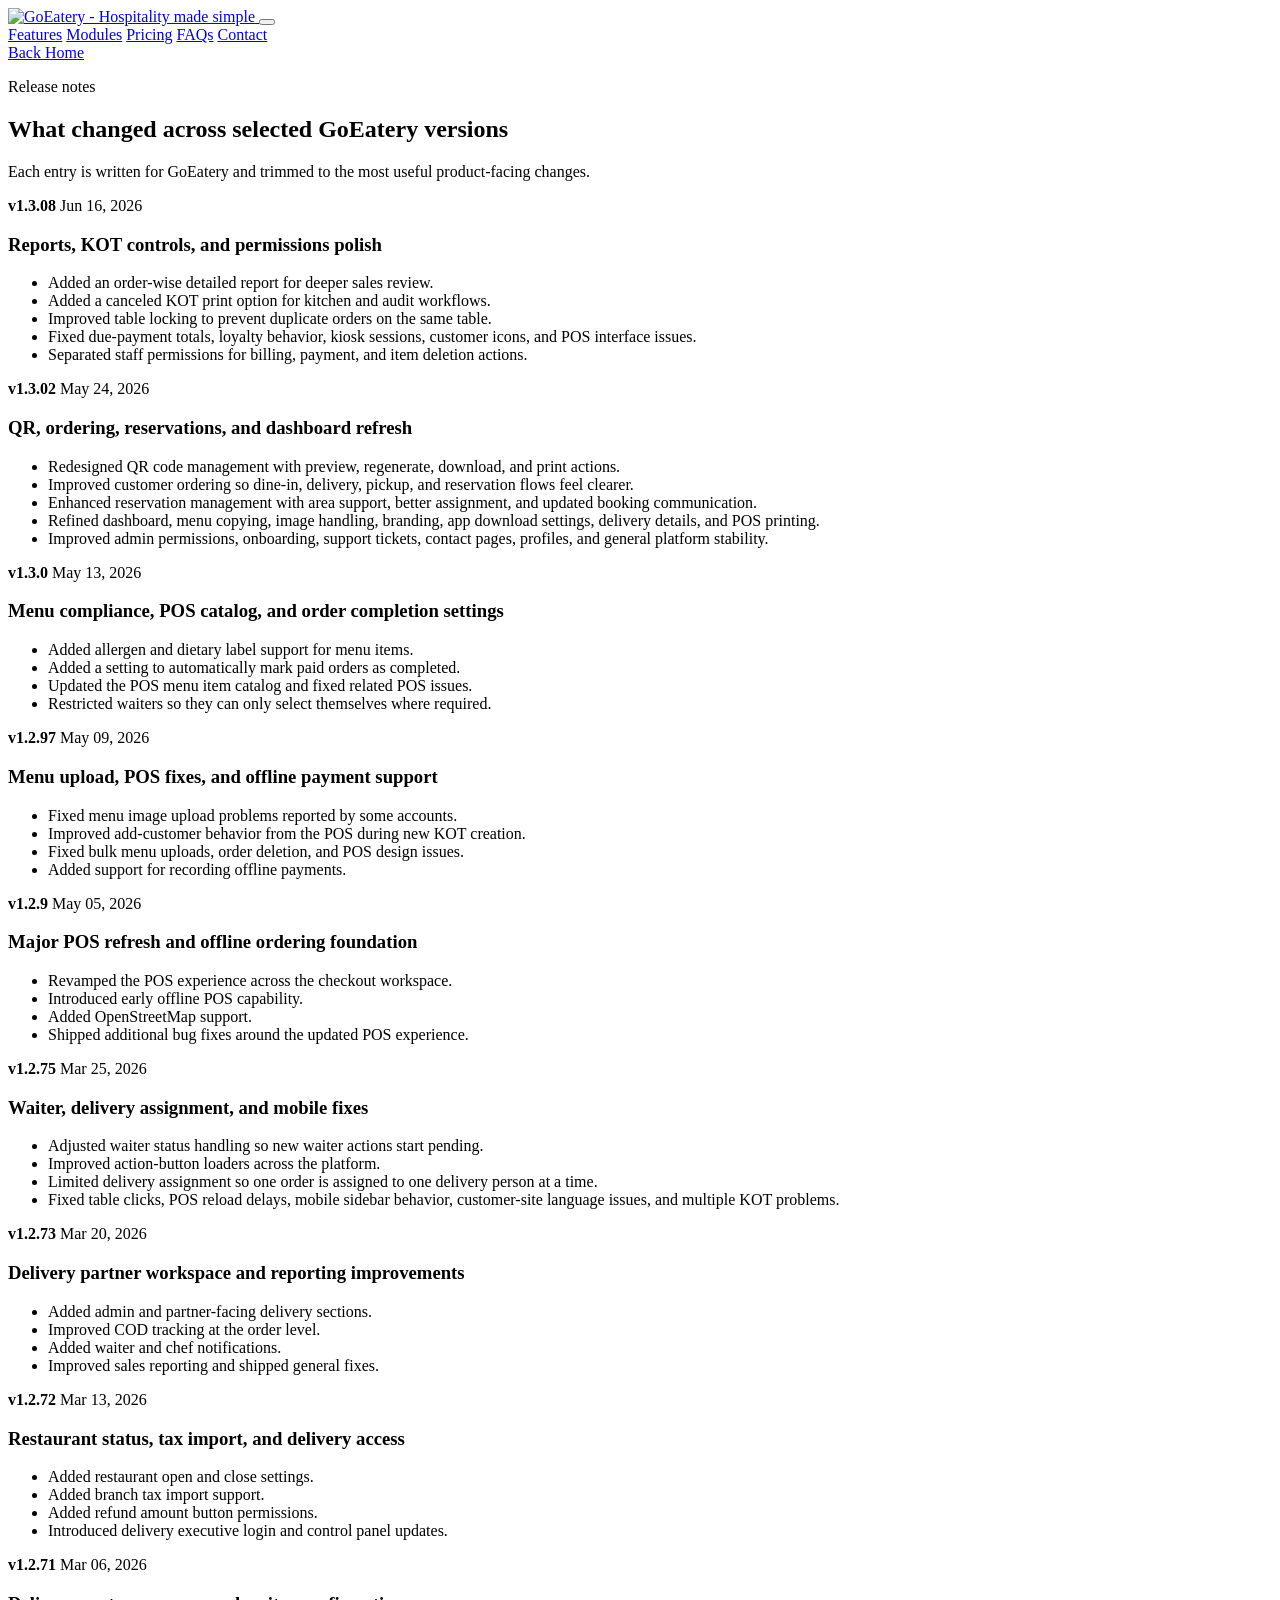
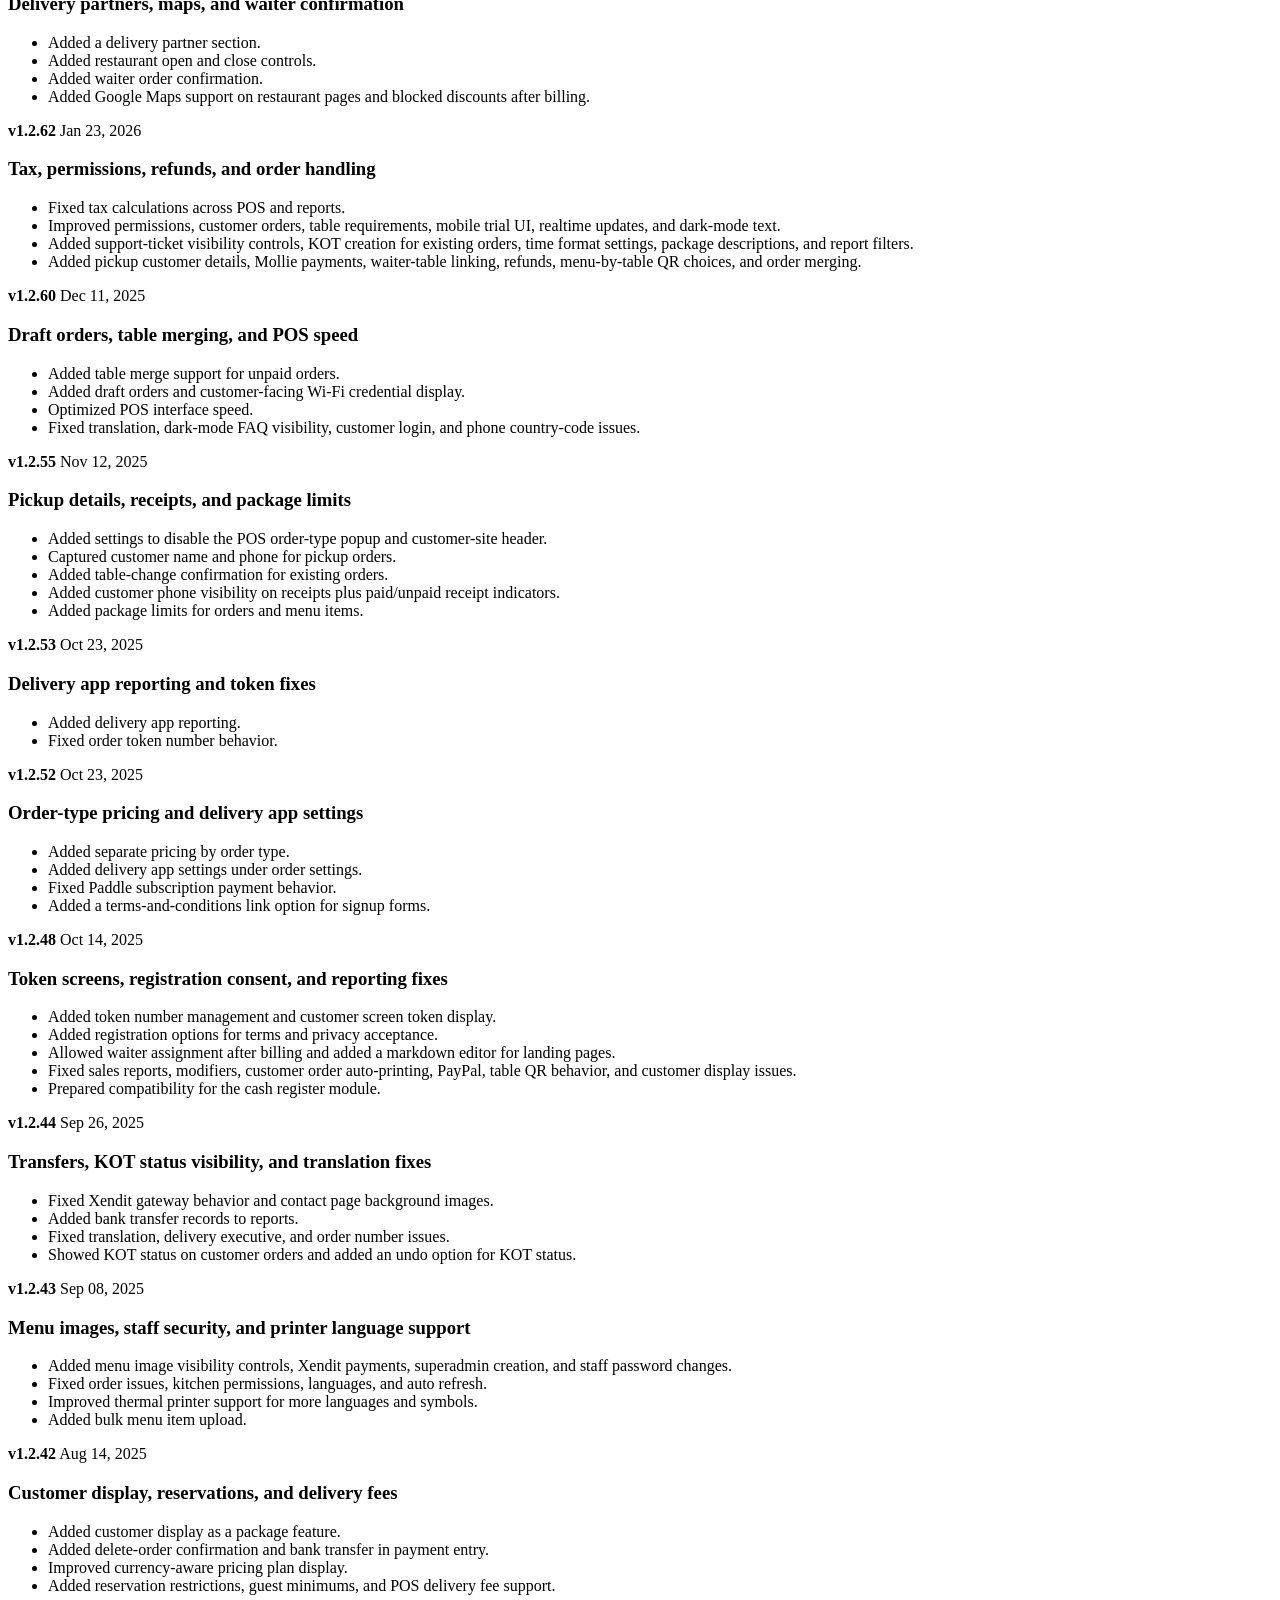
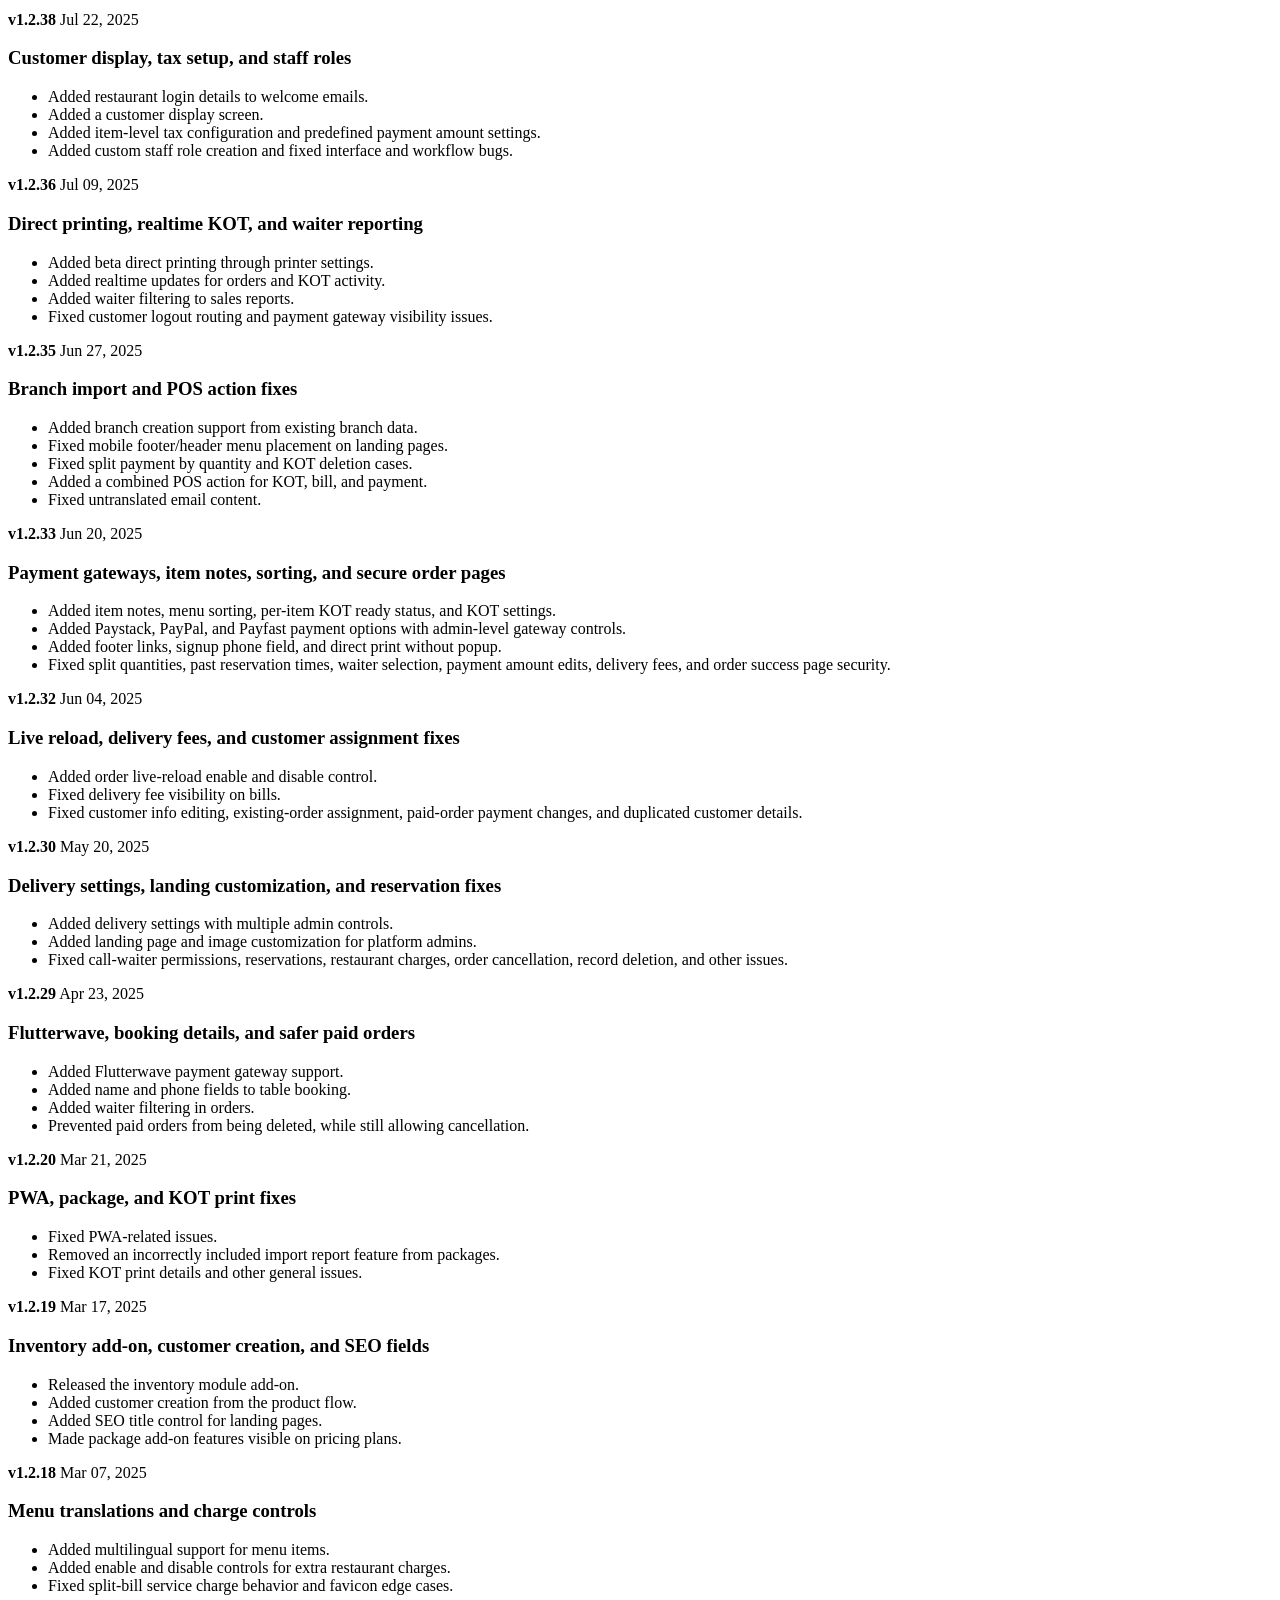
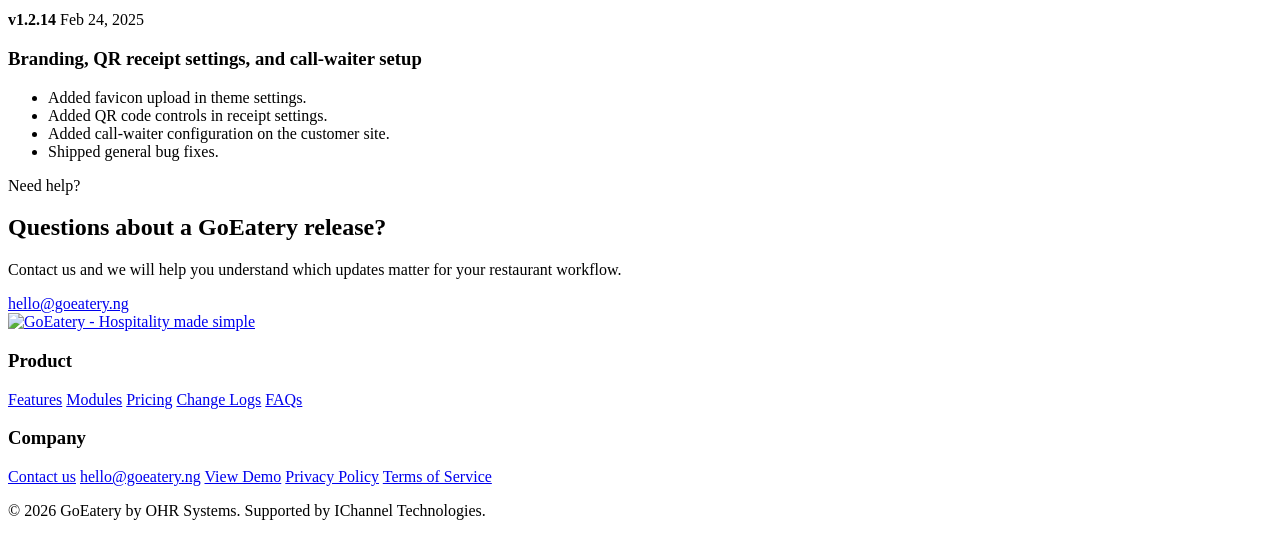
==== commit 84d7b6b1: "Refactor code structure for improved readability and maintainability" ====
--- a/change-logs.html
+++ b/change-logs.html
@@ -34,15 +34,15 @@
     />
     <meta name="twitter:image" content="https://goeatery.ng/home/assets/goeat-hero.jpg" />
     <meta name="twitter:image:alt" content="Restaurant operator standing in a cafe using GoEatery" />
-    <link rel="icon" type="image/png" href="assets/goeatery-favicon.png" />
-    <link rel="apple-touch-icon" href="assets/goeatery-favicon.png" />
+    <link rel="icon" type="image/png" href="/home/assets/goeatery-favicon.png" />
+    <link rel="apple-touch-icon" href="/home/assets/goeatery-favicon.png" />
     <link rel="preconnect" href="https://fonts.googleapis.com" />
     <link rel="preconnect" href="https://fonts.gstatic.com" crossorigin />
     <link
       href="https://fonts.googleapis.com/css2?family=Inter:wght@400;500;600;700;800;900&display=swap"
       rel="stylesheet"
     />
-    <link rel="stylesheet" href="styles.css?v=20260626" />
+    <link rel="stylesheet" href="/home/styles.20260628.css" />
     <script type="application/ld+json">
       {
         "@context": "https://schema.org",
@@ -67,21 +67,21 @@
   <body class="inner-page">
     <header class="site-header" data-nav>
       <div class="site-header-inner section-shell">
-        <a class="brand brand-header" href="index.html" aria-label="GoEatery home">
-          <img class="brand-logo" src="assets/goeatery-logo-black.svg" alt="GoEatery - Hospitality made simple" decoding="async" fetchpriority="high" />
+        <a class="brand brand-header" href="/" aria-label="GoEatery home">
+          <img class="brand-logo" src="/home/assets/goeatery-logo-black.svg" alt="GoEatery - Hospitality made simple" decoding="async" fetchpriority="high" />
         </a>
         <button class="menu-toggle" type="button" aria-label="Open navigation" aria-expanded="false">
           <span></span>
           <span></span>
         </button>
         <nav class="nav-links" aria-label="Primary navigation">
-          <a href="index.html#features">Features</a>
-          <a href="index.html#modules">Modules</a>
-          <a href="index.html#pricing">Pricing</a>
-          <a href="index.html#faq">FAQs</a>
-          <a href="index.html#contact">Contact</a>
+          <a href="/#features">Features</a>
+          <a href="/#modules">Modules</a>
+          <a href="/#pricing">Pricing</a>
+          <a href="/#faq">FAQs</a>
+          <a href="/#contact">Contact</a>
         </nav>
-        <a class="header-cta" href="index.html">Back Home</a>
+        <a class="header-cta" href="/">Back Home</a>
       </div>
     </header>
 
@@ -513,29 +513,29 @@
 
     <footer class="site-footer">
       <div class="footer-grid section-shell">
-        <a class="brand brand-footer" href="index.html" aria-label="GoEatery home">
-          <img class="brand-logo" src="assets/goeatery-logo-white.svg" alt="GoEatery - Hospitality made simple" loading="lazy" decoding="async" />
+        <a class="brand brand-footer" href="/" aria-label="GoEatery home">
+          <img class="brand-logo" src="/home/assets/goeatery-logo-white.svg" alt="GoEatery - Hospitality made simple" loading="lazy" decoding="async" />
         </a>
         <div>
           <h3>Product</h3>
-          <a href="index.html#features">Features</a>
-          <a href="index.html#modules">Modules</a>
-          <a href="index.html#pricing">Pricing</a>
-          <a href="change-logs.html">Change Logs</a>
-          <a href="index.html#faq">FAQs</a>
+          <a href="/#features">Features</a>
+          <a href="/#modules">Modules</a>
+          <a href="/#pricing">Pricing</a>
+          <a href="/home/change-logs.html">Change Logs</a>
+          <a href="/#faq">FAQs</a>
         </div>
         <div>
           <h3>Company</h3>
           <a href="https://wa.me/2347031010500">Contact us</a>
           <a href="mailto:hello@goeatery.ng">hello@goeatery.ng</a>
           <a href="https://demo.goeatery.ng">View Demo</a>
-          <a href="privacy.html">Privacy Policy</a>
-          <a href="terms.html">Terms of Service</a>
+          <a href="/home/privacy.html">Privacy Policy</a>
+          <a href="/home/terms.html">Terms of Service</a>
         </div>
         <p>© 2026 GoEatery by OHR Systems. Supported by IChannel Technologies.</p>
       </div>
     </footer>
 
-    <script src="script.js"></script>
+    <script src="/home/script.20260628.js"></script>
   </body>
 </html>
